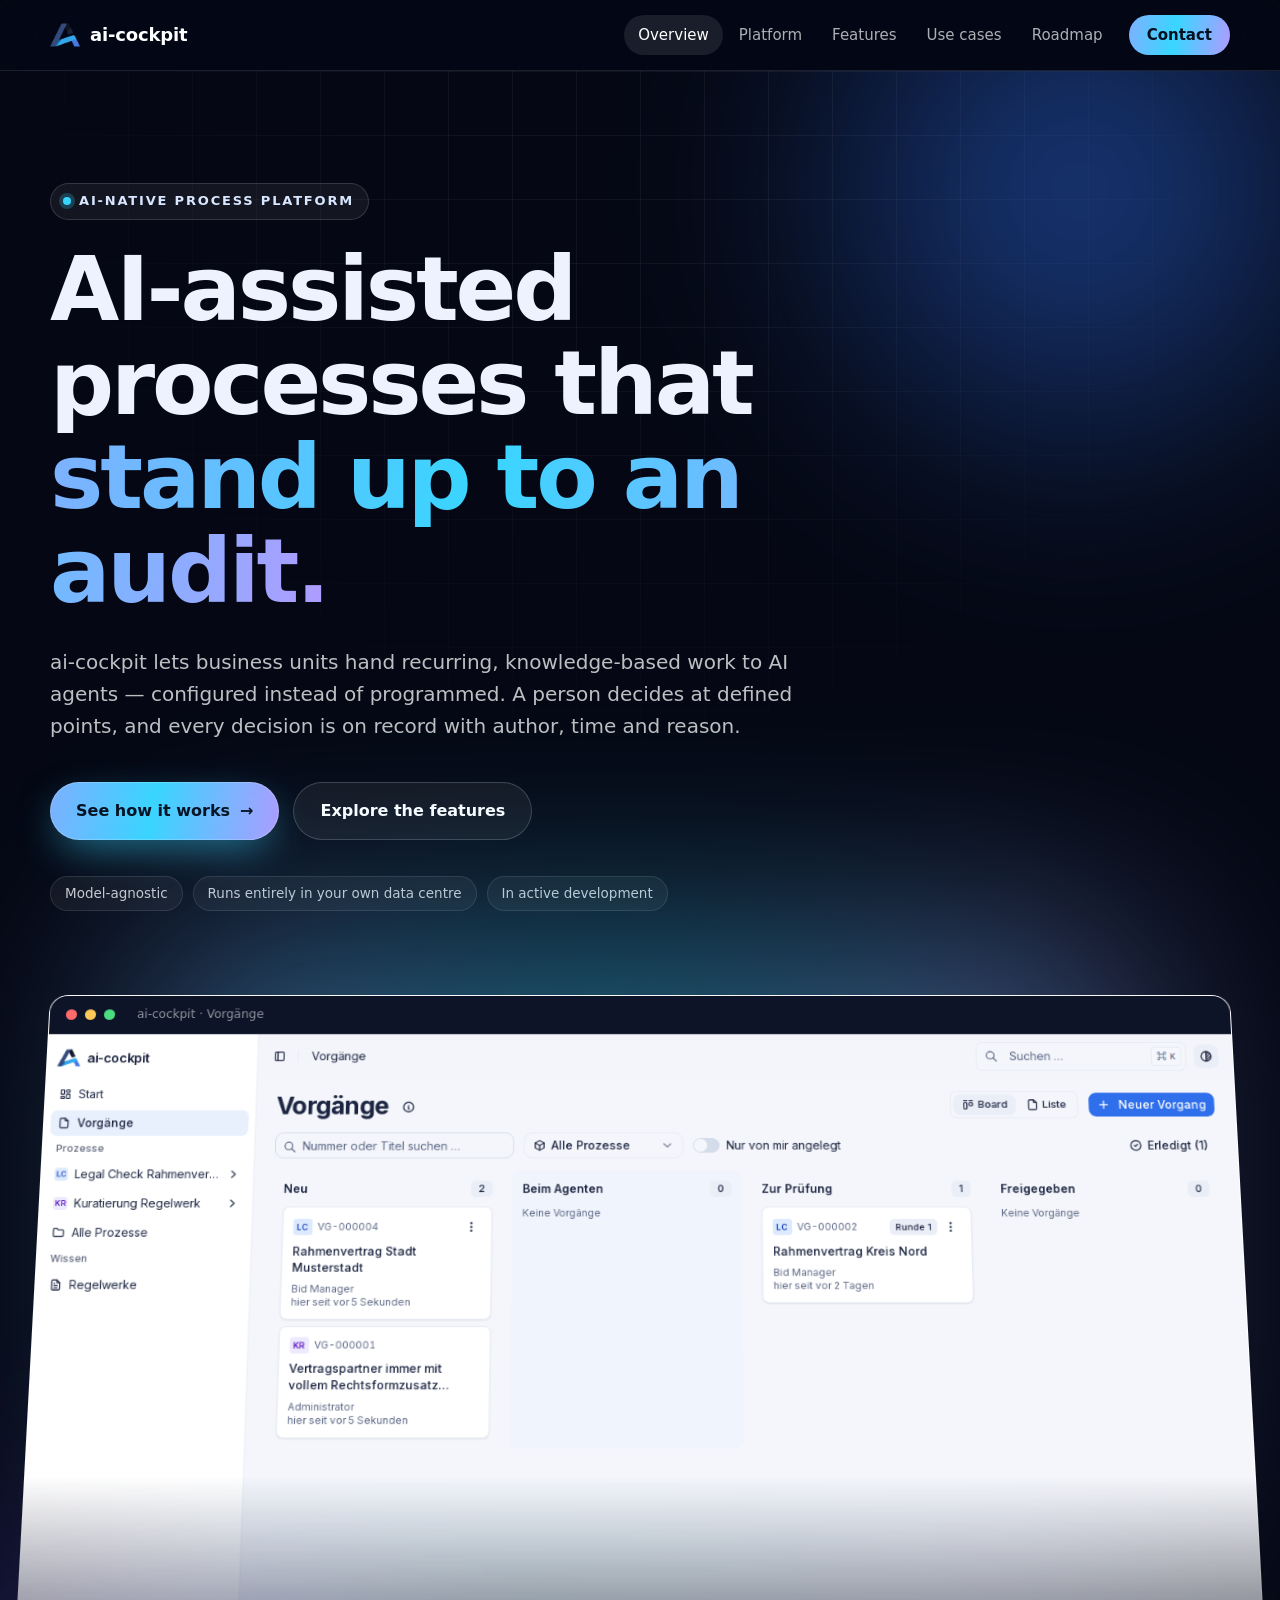
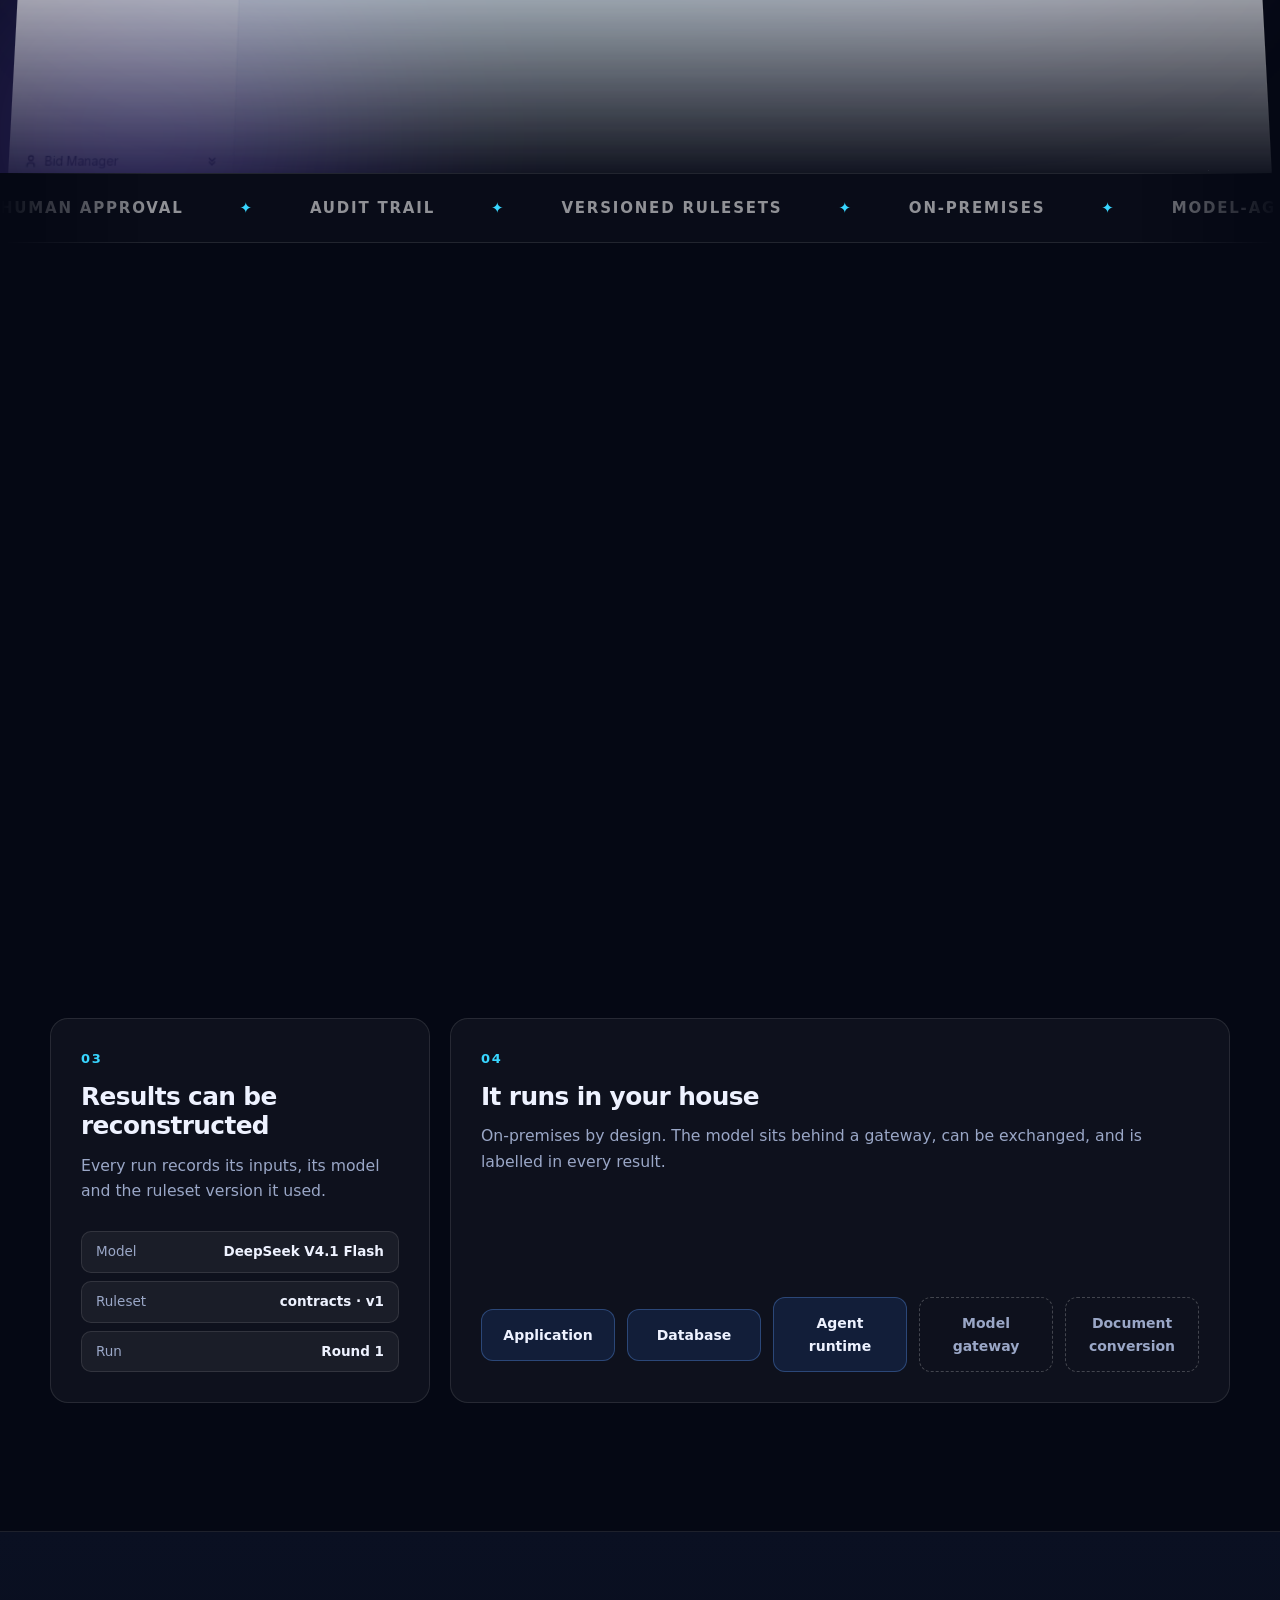
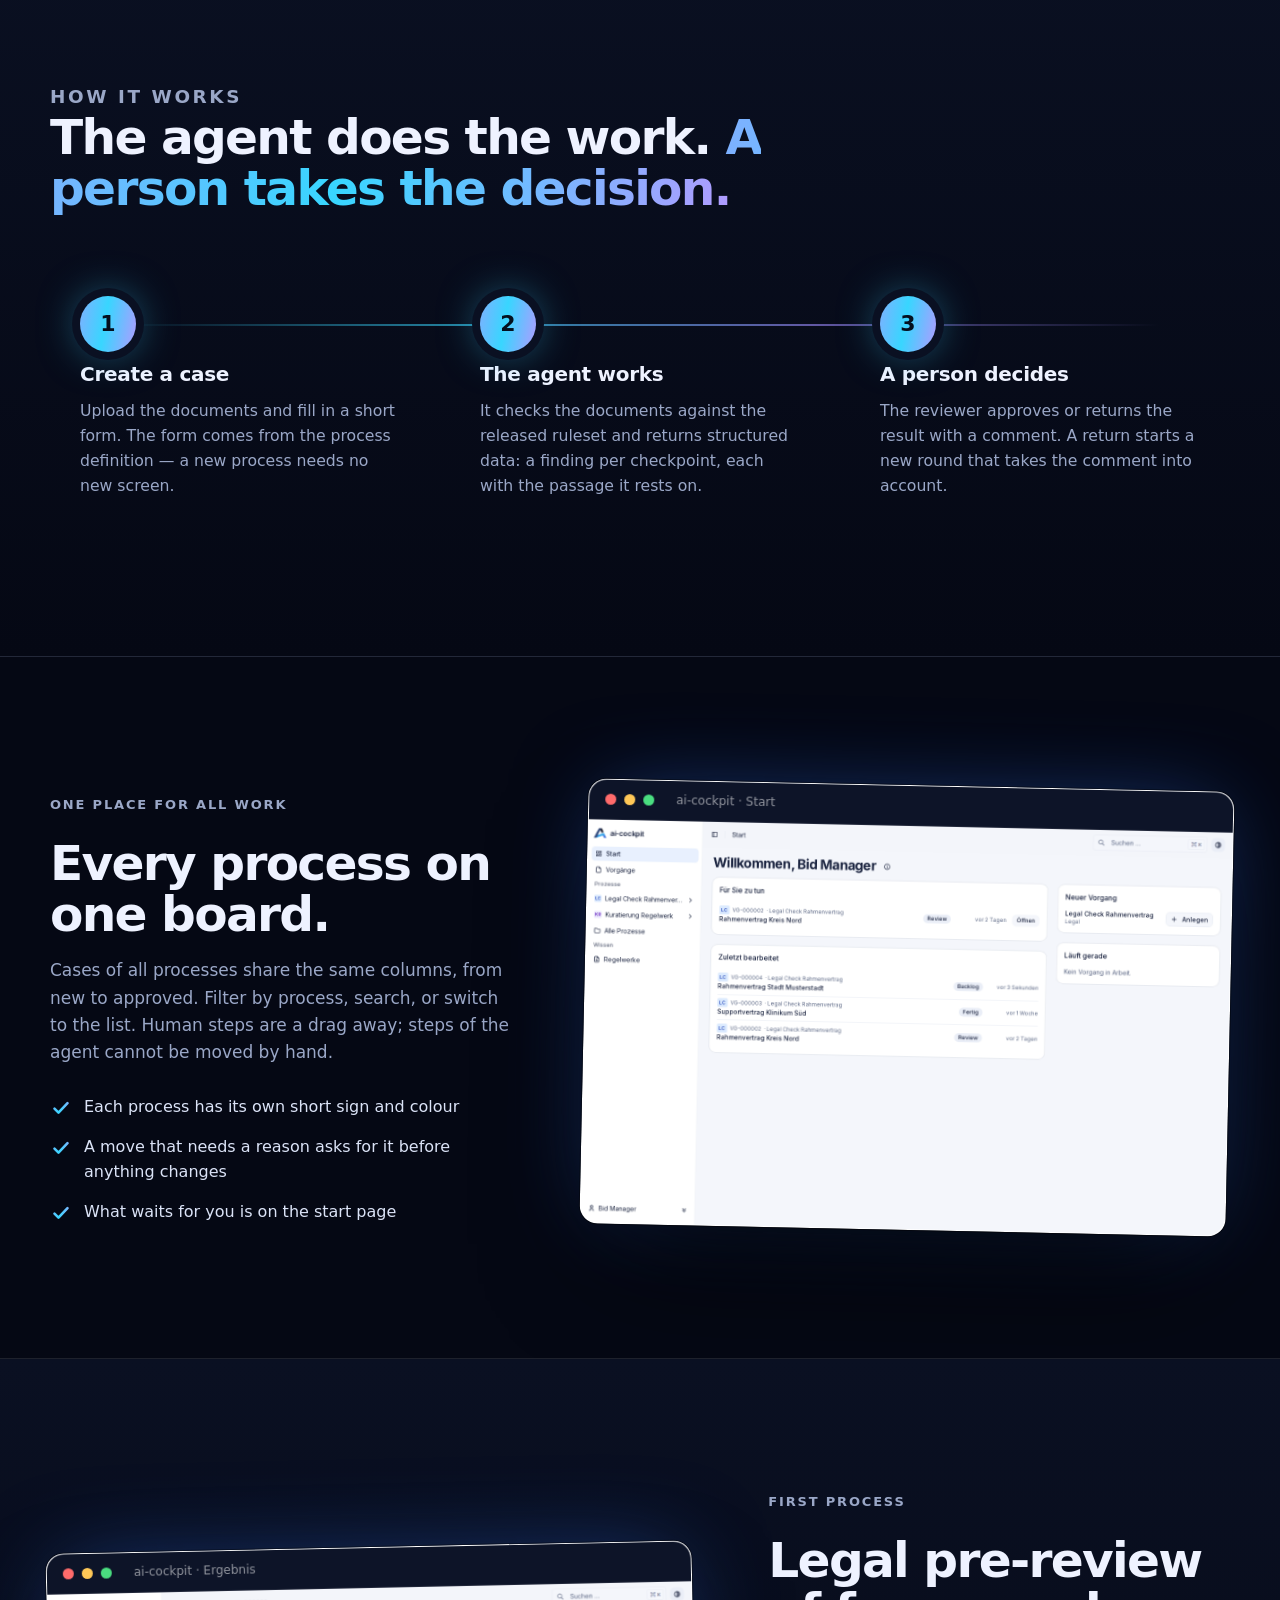
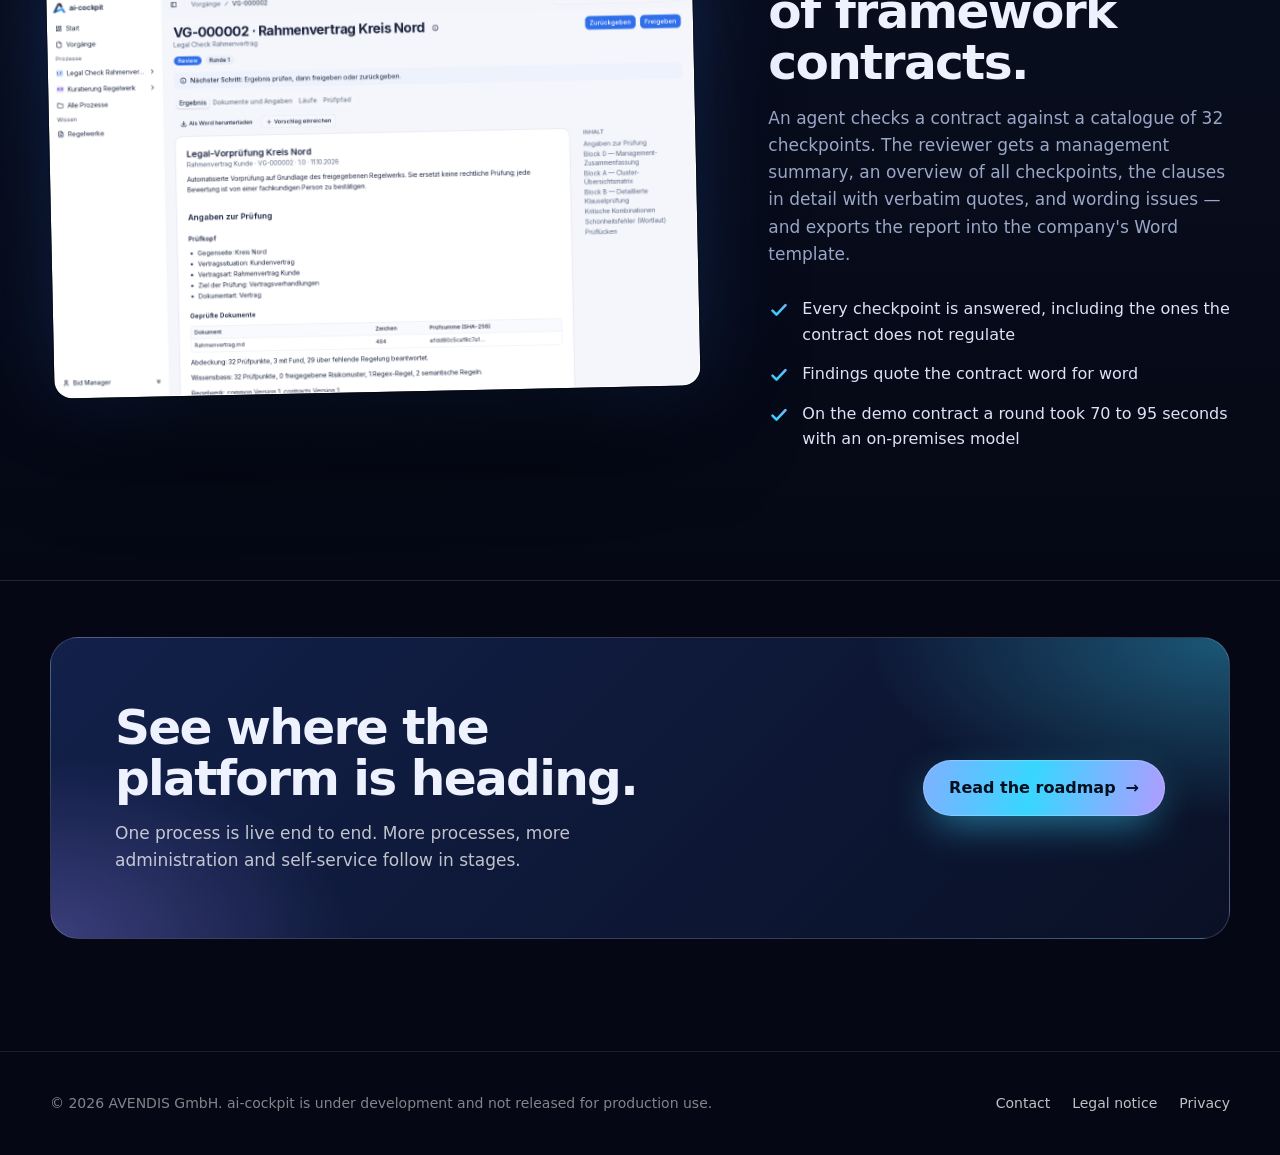
==== index.html @ 9c219b86 "Bolder design; README says what the product is and where it stands" ====
<!doctype html>
<html lang="en">
  <head>
    <meta charset="utf-8" />
    <meta name="viewport" content="width=device-width, initial-scale=1" />
    <title>ai-cockpit — AI-assisted processes that stand up to an audit</title>
    <meta name="description" content="ai-cockpit is a platform for AI-assisted business processes with human approval and a complete audit trail. Model-agnostic, runs entirely on-premises." />
    <meta property="og:title" content="ai-cockpit — AI-assisted processes that stand up to an audit" />
    <meta property="og:description" content="ai-cockpit is a platform for AI-assisted business processes with human approval and a complete audit trail. Model-agnostic, runs entirely on-premises." />
    <meta property="og:type" content="website" />
    <meta property="og:image" content="assets/img/board.png" />
    <meta name="theme-color" content="#0d1529" />
    <link rel="icon" href="assets/logo.png" />
    <link rel="stylesheet" href="assets/styles.css" />
  </head>
  <body>
    <a class="skip" href="#main">Skip to content</a>
    <header class="site-header">
      <div class="wrap">
        <a class="brand" href="index.html"><img src="assets/logo.png" width="30" height="30" alt="" />ai-cockpit</a>
        <button class="nav-toggle" type="button" aria-expanded="false" aria-controls="nav">Menu</button>
        <nav class="nav" id="nav" aria-label="Main">
          <a href="index.html" aria-current="page">Overview</a>
          <a href="platform.html">Platform</a>
          <a href="features.html">Features</a>
          <a href="use-cases.html">Use cases</a>
          <a href="roadmap.html">Roadmap</a>
          <a class="nav-cta" href="https://avendis.com/kontakt/" rel="noopener">Contact</a>
        </nav>
      </div>
    </header>
    <main id="main">
      <section class="hero">
        <div class="grid-lines" aria-hidden="true"></div>
        <div class="wrap">
          <p class="eyebrow">AI-native process platform</p>
          <h1>AI-assisted processes that <span class="grad">stand up to an audit.</span></h1>
          <p class="lead">
            ai-cockpit lets business units hand recurring, knowledge-based work to AI agents —
            configured instead of programmed. A person decides at defined points, and every decision
            is on record with author, time and reason.
          </p>
          <div class="actions">
            <a class="button primary" href="platform.html">See how it works</a>
            <a class="button ghost" href="features.html">Explore the features</a>
          </div>
          <ul class="hero-note">
            <li>Model-agnostic</li>
            <li>Runs entirely in your own data centre</li>
            <li>In active development</li>
          </ul>
          <div class="hero-shot">
            <div class="shot">
              <div class="shot-bar" aria-hidden="true"><i></i><i></i><i></i><span>ai-cockpit · Vorgänge</span></div>
              <img src="assets/img/board.png" width="1440" height="900" alt="The board: open cases of all processes in the columns Neu, Beim Agenten, Zur Prüfung and Freigegeben" />
            </div>
          </div>
        </div>
      </section>

      <div class="marquee" aria-hidden="true">
        <ul>
          <li>Human approval</li><li>Audit trail</li><li>Versioned rulesets</li><li>On-premises</li><li>Model-agnostic</li><li>Reconstructable results</li><li>Configured, not programmed</li>
          <li>Human approval</li><li>Audit trail</li><li>Versioned rulesets</li><li>On-premises</li><li>Model-agnostic</li><li>Reconstructable results</li><li>Configured, not programmed</li>
        </ul>
      </div>

      <section class="section spot">
        <div class="wrap">
          <div class="section-head">
            <p class="eyebrow">Why ai-cockpit</p>
            <h2>Not “build an agent”. <span class="grad">Run a process someone can answer for.</span></h2>
            <p>
              Four properties make the difference together. None of them is unique alone.
            </p>
          </div>
          <div class="bento">
            <article class="card">
              <span class="index">01</span>
              <h3>Decisions carry a reason</h3>
              <p>Approval, return and withdrawal need a written reason. Each one is logged with who decided and when.</p>
              <div class="visual" aria-hidden="true">
                <div class="quote">„Geprüft, keine Einwände.“<small>A reason, stored with author and time</small></div>
              </div>
            </article>
            <article class="card">
              <span class="index">02</span>
              <h3>Knowledge is versioned</h3>
              <p>The rules an agent checks against are maintained, versioned and released — not buried in a prompt.</p>
              <div class="visual" aria-hidden="true">
                <span class="chip">Version 1</span><span class="chip arrow">→</span><span class="chip on">Version 2</span>
              </div>
            </article>
            <article class="card">
              <span class="index">03</span>
              <h3>Results can be reconstructed</h3>
              <p>Every run records its inputs, its model and the ruleset version it used.</p>
              <div class="visual" aria-hidden="true">
                <dl class="kv">
                  <div><dt>Model</dt><dd>DeepSeek V4.1 Flash</dd></div>
                  <div><dt>Ruleset</dt><dd>contracts · v1</dd></div>
                  <div><dt>Run</dt><dd>Round 1</dd></div>
                </dl>
              </div>
            </article>
            <article class="card">
              <span class="index">04</span>
              <h3>It runs in your house</h3>
              <p>On-premises by design. The model sits behind a gateway, can be exchanged, and is labelled in every result.</p>
              <div class="visual" aria-hidden="true">
                <div class="nodes"><span>Application</span><span>Database</span><span>Agent runtime</span><span class="out">Model gateway</span><span class="out">Document conversion</span></div>
              </div>
            </article>
          </div>
        </div>
      </section>

      <section class="section white">
        <div class="wrap">
          <div class="section-head">
            <p class="eyebrow">How it works</p>
            <h2>The agent does the work. <span class="grad">A person takes the decision.</span></h2>
          </div>
          <div class="grid three steps">
            <article class="card">
              <h3>Create a case</h3>
              <p>Upload the documents and fill in a short form. The form comes from the process definition — a new process needs no new screen.</p>
            </article>
            <article class="card">
              <h3>The agent works</h3>
              <p>It checks the documents against the released ruleset and returns structured data: a finding per checkpoint, each with the passage it rests on.</p>
            </article>
            <article class="card">
              <h3>A person decides</h3>
              <p>The reviewer approves or returns the result with a comment. A return starts a new round that takes the comment into account.</p>
            </article>
          </div>
        </div>
      </section>

      <section class="section">
        <div class="wrap split">
          <div>
            <p class="eyebrow">One place for all work</p>
            <h2>Every process on one board.</h2>
            <p>
              Cases of all processes share the same columns, from new to approved. Filter by process,
              search, or switch to the list. Human steps are a drag away; steps of the agent cannot be
              moved by hand.
            </p>
            <ul class="checks">
              <li>Each process has its own short sign and colour</li>
              <li>A move that needs a reason asks for it before anything changes</li>
              <li>What waits for you is on the start page</li>
            </ul>
          </div>
          <figure>
          <div class="shot">
            <div class="shot-bar" aria-hidden="true"><i></i><i></i><i></i><span>ai-cockpit · Start</span></div>
            <img src="assets/img/start.png" width="1440" height="900" loading="lazy" alt="Start page with the cases that wait for the signed-in user, recent cases and the processes that can be started" />
          </div>
        </figure>
        </div>
      </section>

      <section class="section white">
        <div class="wrap split reverse">
          <div>
            <p class="eyebrow">First process</p>
            <h2>Legal pre-review of framework contracts.</h2>
            <p>
              An agent checks a contract against a catalogue of 32 checkpoints. The reviewer gets a
              management summary, an overview of all checkpoints, the clauses in detail with verbatim
              quotes, and wording issues — and exports the report into the company's Word template.
            </p>
            <ul class="checks">
              <li>Every checkpoint is answered, including the ones the contract does not regulate</li>
              <li>Findings quote the contract word for word</li>
              <li>On the demo contract a round took 70 to 95 seconds with an on-premises model</li>
            </ul>
          </div>
          <figure>
          <div class="shot">
            <div class="shot-bar" aria-hidden="true"><i></i><i></i><i></i><span>ai-cockpit · Ergebnis</span></div>
            <img src="assets/img/result.png" width="1440" height="900" loading="lazy" alt="Review result of a contract: summary, checkpoint overview and table of contents" />
          </div>
        </figure>
        </div>
      </section>

      <section class="band">
        <div class="wrap">
          <div>
            <h2>See where the platform is heading.</h2>
            <p>One process is live end to end. More processes, more administration and self-service follow in stages.</p>
          </div>
          <a class="button primary" href="roadmap.html">Read the roadmap</a>
        </div>
      </section>
    </main>
    <footer class="site-footer">
      <div class="wrap">
        <span>© 2026 AVENDIS GmbH. ai-cockpit is under development and not released for production use.</span>
        <nav aria-label="Footer">
          <a href="https://avendis.com/kontakt/" rel="noopener">Contact</a>
          <a href="https://avendis.com/impressum/" rel="noopener">Legal notice</a>
          <a href="privacy.html">Privacy</a>
        </nav>
      </div>
    </footer>
    <script src="assets/site.js" defer></script>
  </body>
</html>
---- assets/styles.css ----
/* ai-cockpit product site. One stylesheet, no build step. Dark throughout; the screenshots are
   the light islands. */
:root {
  --bg: #050814;
  --bg-raised: #0a1022;
  --panel: rgb(255 255 255 / 4%);
  --panel-strong: rgb(255 255 255 / 7%);
  --line: rgb(255 255 255 / 10%);
  --text: #eef2ff;
  --muted: #9aa7c7;
  --primary: #2f6feb;
  --primary-strong: #4d88ff;
  --cyan: #38d6ff;
  --violet: #9d8bff;
  --grad: linear-gradient(100deg, #7fb0ff 0%, #38d6ff 45%, #b09bff 100%);
  --radius: 18px;
  --wrap: 1180px;
  --font: Inter, ui-sans-serif, system-ui, -apple-system, 'Segoe UI', Roboto, 'Helvetica Neue', Arial,
    sans-serif;
}

*,
*::before,
*::after {
  box-sizing: border-box;
}

html {
  scroll-behavior: smooth;
  -webkit-text-size-adjust: 100%;
  background: var(--bg);
}

body {
  margin: 0;
  overflow-x: hidden;
  font-family: var(--font);
  font-size: 17px;
  line-height: 1.6;
  color: var(--text);
  background: var(--bg);
  -webkit-font-smoothing: antialiased;
}

img {
  display: block;
  max-width: 100%;
  height: auto;
}

a {
  color: #8fb8ff;
  text-decoration: none;
}

a:hover {
  text-decoration: underline;
}

:focus-visible {
  outline: 3px solid var(--cyan);
  outline-offset: 3px;
  border-radius: 8px;
}

::selection {
  color: #04101f;
  background: var(--cyan);
}

.wrap {
  width: min(100% - 48px, var(--wrap));
  margin-inline: auto;
}

.skip {
  position: absolute;
  left: -999px;
}

.skip:focus {
  left: 16px;
  top: 16px;
  z-index: 100;
  padding: 10px 14px;
  color: #04101f;
  background: #fff;
  border-radius: 8px;
}

.grad {
  color: transparent;
  background: var(--grad);
  -webkit-background-clip: text;
  background-clip: text;
}

/* Header */
.site-header {
  position: sticky;
  top: 0;
  z-index: 50;
  background: rgb(5 8 20 / 72%);
  backdrop-filter: saturate(180%) blur(18px);
  border-bottom: 1px solid var(--line);
}

.site-header .wrap {
  display: flex;
  align-items: center;
  gap: 32px;
  height: 70px;
}

.brand {
  display: flex;
  align-items: center;
  gap: 10px;
  font-size: 18px;
  font-weight: 700;
  letter-spacing: -0.01em;
  color: #fff;
}

.brand:hover {
  text-decoration: none;
}

.brand img {
  width: 30px;
  height: 30px;
}

.nav {
  display: flex;
  align-items: center;
  gap: 2px;
  margin-left: auto;
}

.nav a {
  padding: 8px 14px;
  font-size: 15px;
  font-weight: 500;
  color: rgb(255 255 255 / 68%);
  border-radius: 999px;
}

.nav a:hover,
.nav a[aria-current='page'] {
  color: #fff;
  text-decoration: none;
  background: rgb(255 255 255 / 9%);
}

.nav a.nav-cta {
  margin-left: 10px;
  padding-inline: 18px;
  color: #04101f;
  font-weight: 650;
  background: var(--grad);
}

.nav a.nav-cta:hover {
  filter: brightness(1.08);
}

.nav-toggle {
  display: none;
  margin-left: auto;
  padding: 8px 14px;
  font: inherit;
  font-size: 15px;
  color: #fff;
  background: rgb(255 255 255 / 9%);
  border: 0;
  border-radius: 999px;
}

/* Hero */
.hero {
  position: relative;
  overflow: hidden;
  isolation: isolate;
}

.hero::before,
.hero::after {
  content: '';
  position: absolute;
  z-index: -1;
  border-radius: 50%;
  filter: blur(90px);
  opacity: 0.75;
  animation: drift 18s ease-in-out infinite alternate;
}

.hero::before {
  top: -260px;
  right: -180px;
  width: 760px;
  height: 760px;
  background: radial-gradient(circle, rgb(47 111 235 / 75%), transparent 65%);
}

.hero::after {
  bottom: -320px;
  left: -220px;
  width: 720px;
  height: 720px;
  background: radial-gradient(circle, rgb(124 92 255 / 45%), transparent 65%);
  animation-duration: 24s;
  animation-direction: alternate-reverse;
}

@keyframes drift {
  from {
    transform: translate3d(0, 0, 0) scale(1);
  }

  to {
    transform: translate3d(-70px, 50px, 0) scale(1.12);
  }
}

.hero .grid-lines {
  position: absolute;
  inset: 0;
  z-index: -1;
  background-image:
    linear-gradient(rgb(255 255 255 / 5%) 1px, transparent 1px),
    linear-gradient(90deg, rgb(255 255 255 / 5%) 1px, transparent 1px);
  background-size: 64px 64px;
  mask-image: radial-gradient(ellipse 70% 60% at 50% 0%, #000 20%, transparent 75%);
}

.hero .wrap {
  padding-block: 112px 0;
}

.hero.compact .wrap {
  padding-block: 104px 88px;
}

.eyebrow {
  display: inline-flex;
  align-items: center;
  gap: 8px;
  margin: 0 0 22px;
  font-size: 13px;
  font-weight: 650;
  letter-spacing: 0.14em;
  text-transform: uppercase;
  color: var(--cyan);
}

.hero .eyebrow {
  padding: 7px 14px 7px 12px;
  color: #d8e6ff;
  background: rgb(255 255 255 / 6%);
  border: 1px solid rgb(255 255 255 / 14%);
  border-radius: 999px;
}

.hero .eyebrow::before {
  content: '';
  width: 8px;
  height: 8px;
  background: var(--cyan);
  border-radius: 50%;
  box-shadow: 0 0 0 4px rgb(56 214 255 / 22%);
}

h1,
h2,
h3 {
  margin: 0;
  line-height: 1.05;
  letter-spacing: -0.035em;
}

h1 {
  max-width: 15ch;
  font-size: clamp(2.9rem, 7vw, 5.6rem);
  font-weight: 800;
}

.hero.compact h1 {
  max-width: 20ch;
  font-size: clamp(2.5rem, 5.4vw, 4.4rem);
}

h2 {
  font-size: clamp(2rem, 3.8vw, 3.2rem);
  font-weight: 780;
}

h3 {
  font-size: 1.25rem;
  font-weight: 650;
  line-height: 1.2;
  letter-spacing: -0.015em;
}

.lead {
  max-width: 60ch;
  margin: 28px 0 0;
  font-size: 1.25rem;
  color: rgb(255 255 255 / 74%);
}

.actions {
  display: flex;
  flex-wrap: wrap;
  gap: 14px;
  margin-top: 40px;
}

.button {
  display: inline-flex;
  align-items: center;
  gap: 10px;
  padding: 15px 26px;
  font-size: 16px;
  font-weight: 650;
  border-radius: 999px;
  transition:
    transform 0.2s ease,
    box-shadow 0.2s ease,
    background 0.2s ease;
}

.button:hover {
  text-decoration: none;
  transform: translateY(-2px);
}

.button.primary {
  color: #04101f;
  background: var(--grad);
  box-shadow:
    0 0 0 1px rgb(255 255 255 / 20%) inset,
    0 14px 40px -10px rgb(56 214 255 / 60%);
}

.button.primary::after {
  content: '→';
  transition: transform 0.2s ease;
}

.button.primary:hover::after {
  transform: translateX(4px);
}

.button.ghost {
  color: #fff;
  background: rgb(255 255 255 / 6%);
  border: 1px solid rgb(255 255 255 / 18%);
}

.button.ghost:hover {
  background: rgb(255 255 255 / 11%);
}

.hero-note {
  display: flex;
  flex-wrap: wrap;
  gap: 10px;
  margin: 36px 0 0;
  padding: 0;
  list-style: none;
}

.hero-note li {
  padding: 6px 14px;
  font-size: 13.5px;
  color: rgb(255 255 255 / 78%);
  background: rgb(255 255 255 / 5%);
  border: 1px solid var(--line);
  border-radius: 999px;
}

/* Hero screenshot: tilted, glowing, fading into the page */
.hero-shot {
  position: relative;
  margin-top: 84px;
  perspective: 1800px;
}

.hero-shot::before {
  content: '';
  position: absolute;
  inset: -8% 8% 30%;
  z-index: -1;
  background: var(--grad);
  filter: blur(110px);
  opacity: 0.45;
}

.hero-shot .shot {
  transform: rotateX(9deg);
  transform-origin: 50% 0;
  mask-image: linear-gradient(to bottom, #000 62%, transparent 100%);
}

/* Screenshot frame */
.shot {
  overflow: hidden;
  background: #fff;
  border: 1px solid rgb(255 255 255 / 16%);
  border-radius: var(--radius);
  box-shadow:
    0 0 0 1px rgb(0 0 0 / 40%),
    0 50px 120px -30px rgb(0 0 0 / 90%),
    0 0 90px -20px rgb(47 111 235 / 55%);
}

.shot-bar {
  display: flex;
  align-items: center;
  gap: 8px;
  height: 40px;
  padding-inline: 16px;
  background: #0d1428;
  border-bottom: 1px solid rgb(255 255 255 / 8%);
}

.shot-bar i {
  width: 11px;
  height: 11px;
  background: rgb(255 255 255 / 18%);
  border-radius: 50%;
}

.shot-bar i:nth-child(1) {
  background: #ff6b6b;
}

.shot-bar i:nth-child(2) {
  background: #ffc857;
}

.shot-bar i:nth-child(3) {
  background: #4ade80;
}

.shot-bar span {
  margin-left: 14px;
  font-size: 12px;
  color: rgb(255 255 255 / 55%);
}

figure {
  margin: 0;
}

figcaption {
  margin-top: 14px;
  font-size: 14px;
  color: var(--muted);
}

/* Marquee of what the platform stands for */
.marquee {
  overflow: hidden;
  padding-block: 22px;
  border-block: 1px solid var(--line);
  background: rgb(255 255 255 / 2%);
  mask-image: linear-gradient(90deg, transparent, #000 12%, #000 88%, transparent);
}

.marquee ul {
  display: flex;
  gap: 56px;
  width: max-content;
  margin: 0;
  padding: 0;
  list-style: none;
  animation: slide 46s linear infinite;
}

.marquee li {
  display: flex;
  align-items: center;
  gap: 56px;
  font-size: 15px;
  font-weight: 600;
  letter-spacing: 0.12em;
  text-transform: uppercase;
  white-space: nowrap;
  color: rgb(255 255 255 / 55%);
}

.marquee li::after {
  content: '✦';
  color: var(--cyan);
}

@keyframes slide {
  to {
    transform: translateX(-50%);
  }
}

/* Sections */
.section {
  position: relative;
  padding-block: 128px;
}

.section.tight {
  padding-block: 80px;
}

.section.white {
  background: linear-gradient(180deg, var(--bg-raised), var(--bg));
  border-block: 1px solid var(--line);
}

.section.spot::before {
  content: '';
  position: absolute;
  top: 0;
  left: 50%;
  z-index: -1;
  width: min(900px, 90%);
  height: 420px;
  background: radial-gradient(ellipse at 50% 0%, rgb(47 111 235 / 28%), transparent 70%);
  transform: translateX(-50%);
  pointer-events: none;
}

.section-head {
  max-width: 780px;
  margin-bottom: 64px;
}

.section-head p {
  margin: 22px 0 0;
  font-size: 1.15rem;
  color: var(--muted);
}

.grid {
  display: grid;
  gap: 20px;
}

.grid.two {
  grid-template-columns: repeat(2, minmax(0, 1fr));
}

.grid.three {
  grid-template-columns: repeat(3, minmax(0, 1fr));
}

.grid.four {
  grid-template-columns: repeat(4, minmax(0, 1fr));
}

.card {
  position: relative;
  padding: 30px;
  background: var(--panel);
  border: 1px solid var(--line);
  border-radius: var(--radius);
  transition:
    transform 0.25s ease,
    border-color 0.25s ease,
    background 0.25s ease;
}

.card:hover {
  background: var(--panel-strong);
  border-color: rgb(56 214 255 / 45%);
  transform: translateY(-4px);
}

.card p {
  margin: 12px 0 0;
  font-size: 0.98rem;
  color: var(--muted);
}

.tag {
  display: inline-block;
  margin-bottom: 16px;
  padding: 5px 12px;
  font-size: 12px;
  font-weight: 650;
  letter-spacing: 0.04em;
  border-radius: 999px;
}

.tag.live {
  color: #7df2b0;
  background: rgb(74 222 128 / 14%);
  border: 1px solid rgb(74 222 128 / 35%);
}

.tag.fits {
  color: #a9cdff;
  background: rgb(47 111 235 / 18%);
  border: 1px solid rgb(100 160 255 / 38%);
}

.tag.later {
  color: #b4bfd9;
  background: rgb(255 255 255 / 6%);
  border: 1px solid var(--line);
}

/* Bento: the four differentiators, each with a small picture of what it means */
.bento {
  display: grid;
  grid-template-columns: repeat(6, minmax(0, 1fr));
  gap: 20px;
}

.bento .card {
  display: flex;
  flex-direction: column;
  min-height: 300px;
  overflow: hidden;
}

.bento .card:nth-child(1),
.bento .card:nth-child(4) {
  grid-column: span 4;
}

.bento .card:nth-child(2),
.bento .card:nth-child(3) {
  grid-column: span 2;
}

.bento .index {
  font-size: 13px;
  font-weight: 700;
  letter-spacing: 0.14em;
  color: var(--cyan);
}

.bento h3 {
  margin-top: 12px;
  font-size: 1.55rem;
  letter-spacing: -0.025em;
}

.bento .visual {
  display: flex;
  flex-wrap: wrap;
  align-items: flex-end;
  gap: 10px;
  margin-top: auto;
  padding-top: 28px;
}

.quote {
  max-width: 420px;
  padding: 14px 18px;
  font-size: 0.95rem;
  color: #dbe6ff;
  background: rgb(47 111 235 / 16%);
  border: 1px solid rgb(100 160 255 / 30%);
  border-radius: 14px 14px 14px 4px;
}

.quote small {
  display: block;
  margin-top: 6px;
  font-size: 12.5px;
  color: var(--muted);
}

.chip {
  padding: 7px 13px;
  font-size: 13px;
  font-weight: 600;
  color: #dbe6ff;
  background: rgb(255 255 255 / 6%);
  border: 1px solid var(--line);
  border-radius: 999px;
}

.chip.on {
  color: #04101f;
  background: var(--grad);
  border-color: transparent;
}

.chip.arrow {
  padding-inline: 4px;
  color: var(--muted);
  background: none;
  border: 0;
}

.kv {
  display: grid;
  gap: 8px;
  width: 100%;
  margin: 0;
}

.kv div {
  display: flex;
  justify-content: space-between;
  gap: 16px;
  padding: 9px 14px;
  font-size: 13.5px;
  background: rgb(255 255 255 / 5%);
  border: 1px solid var(--line);
  border-radius: 10px;
}

.kv dt {
  color: var(--muted);
}

.kv dd {
  margin: 0;
  font-weight: 600;
}

.nodes {
  display: flex;
  flex-wrap: wrap;
  align-items: center;
  gap: 12px;
  width: 100%;
}

.nodes span {
  flex: 1 1 120px;
  padding: 14px;
  font-size: 14px;
  font-weight: 600;
  text-align: center;
  background: rgb(47 111 235 / 14%);
  border: 1px solid rgb(100 160 255 / 32%);
  border-radius: 12px;
}

.nodes span.out {
  color: var(--muted);
  background: none;
  border-style: dashed;
  border-color: rgb(255 255 255 / 22%);
}

/* Split: text beside a screenshot */
.split {
  display: grid;
  grid-template-columns: minmax(0, 5fr) minmax(0, 7fr);
  gap: 72px;
  align-items: center;
}

.split.reverse {
  grid-template-columns: minmax(0, 7fr) minmax(0, 5fr);
}

.split.reverse > :first-child {
  order: 2;
}

.split p {
  color: var(--muted);
}

.split figure .shot {
  transform: rotate(1.2deg);
  transition: transform 0.4s cubic-bezier(0.2, 0.8, 0.2, 1);
}

.split.reverse figure .shot {
  transform: rotate(-1.2deg);
}

.split figure:hover .shot {
  transform: rotate(0) scale(1.02);
}

.checks {
  display: grid;
  gap: 14px;
  margin: 28px 0 0;
  padding: 0;
  list-style: none;
}

.checks li {
  position: relative;
  padding-left: 34px;
  font-size: 1rem;
  color: #dbe3f7;
}

.checks li::before {
  content: '';
  position: absolute;
  left: 0;
  top: 0.18em;
  width: 22px;
  height: 22px;
  background: var(--grad);
  mask: url("data:image/svg+xml,%3Csvg xmlns='http://www.w3.org/2000/svg' viewBox='0 0 22 22'%3E%3Cpath fill='none' stroke='%23000' stroke-width='2.6' stroke-linecap='round' stroke-linejoin='round' d='M4.5 11.6l4 4 9-9.4'/%3E%3C/svg%3E")
    center / contain no-repeat;
}

/* Steps: three in a row on one line */
.steps {
  position: relative;
  counter-reset: step;
}

.steps::before {
  content: '';
  position: absolute;
  top: 46px;
  left: 6%;
  right: 6%;
  height: 2px;
  background: linear-gradient(90deg, transparent, rgb(56 214 255 / 60%), rgb(157 139 255 / 60%), transparent);
}

.steps .card {
  counter-increment: step;
  padding-top: 84px;
  background: none;
  border: 0;
}

.steps .card:hover {
  background: none;
  transform: none;
}

.steps .card::before {
  content: counter(step);
  position: absolute;
  top: 18px;
  left: 30px;
  display: grid;
  place-items: center;
  width: 56px;
  height: 56px;
  font-size: 22px;
  font-weight: 800;
  color: #04101f;
  background: var(--grad);
  border-radius: 50%;
  box-shadow:
    0 0 0 8px var(--bg-raised),
    0 0 40px rgb(56 214 255 / 50%);
}

/* Terms */
.terms {
  display: grid;
  grid-template-columns: repeat(3, minmax(0, 1fr));
  gap: 1px;
  overflow: hidden;
  margin: 0;
  background: var(--line);
  border: 1px solid var(--line);
  border-radius: var(--radius);
}

.terms div {
  padding: 26px;
  background: var(--bg);
  transition: background 0.25s ease;
}

.terms div:hover {
  background: #0d1530;
}

.terms dt {
  font-size: 1.1rem;
  font-weight: 650;
}

.terms dd {
  margin: 8px 0 0;
  font-size: 0.95rem;
  color: var(--muted);
}

/* Architecture */
.diagram {
  display: grid;
  grid-template-columns: repeat(3, minmax(0, 1fr));
  gap: 20px;
}

.diagram .box {
  padding: 26px;
  background: var(--panel);
  border: 1px solid var(--line);
  border-radius: 16px;
}

.diagram .box.core {
  background: linear-gradient(180deg, rgb(47 111 235 / 22%), rgb(47 111 235 / 6%));
  border-color: rgb(100 160 255 / 45%);
  box-shadow: 0 0 60px -20px rgb(47 111 235 / 70%);
}

.diagram .box.outside {
  background: none;
  border-style: dashed;
  border-color: rgb(255 255 255 / 20%);
}

.diagram .box small {
  display: block;
  margin-bottom: 10px;
  font-size: 12px;
  font-weight: 650;
  letter-spacing: 0.12em;
  text-transform: uppercase;
  color: var(--cyan);
}

.diagram .box.outside small {
  color: var(--muted);
}

.diagram .box p {
  margin: 8px 0 0;
  font-size: 0.94rem;
  color: var(--muted);
}

.diagram-note {
  margin-top: 24px;
  font-size: 0.96rem;
  color: var(--muted);
}

/* Not-list */
.nots {
  display: grid;
  gap: 12px;
}

.nots div {
  display: grid;
  grid-template-columns: 320px minmax(0, 1fr);
  gap: 24px;
  align-items: baseline;
  padding: 22px 28px;
  background: var(--panel);
  border: 1px solid var(--line);
  border-radius: 14px;
}

.nots strong {
  font-size: 1.1rem;
  font-weight: 650;
}

.nots strong::before {
  content: '✕';
  margin-right: 12px;
  color: #ff7b8a;
}

.nots span {
  color: var(--muted);
}

/* Roadmap */
.timeline {
  position: relative;
  display: grid;
  gap: 24px;
  padding-left: 44px;
}

.timeline::before {
  content: '';
  position: absolute;
  top: 12px;
  bottom: 12px;
  left: 11px;
  width: 2px;
  background: linear-gradient(180deg, var(--cyan), rgb(157 139 255 / 60%) 45%, rgb(255 255 255 / 10%));
}

.stage {
  position: relative;
  display: grid;
  grid-template-columns: 240px minmax(0, 1fr);
  gap: 40px;
  padding: 38px;
  background: var(--panel);
  border: 1px solid var(--line);
  border-radius: var(--radius);
}

.stage::before {
  content: '';
  position: absolute;
  top: 44px;
  left: -40px;
  width: 16px;
  height: 16px;
  background: var(--bg);
  border: 2px solid rgb(255 255 255 / 35%);
  border-radius: 50%;
}

.stage.now {
  background: linear-gradient(120deg, rgb(47 111 235 / 22%), rgb(157 139 255 / 8%));
  border-color: rgb(100 160 255 / 50%);
  box-shadow: 0 0 80px -30px rgb(56 214 255 / 70%);
}

.stage.now::before {
  background: var(--cyan);
  border-color: var(--cyan);
  box-shadow: 0 0 0 6px rgb(56 214 255 / 22%);
}

.stage h3 {
  font-size: 2rem;
  letter-spacing: -0.03em;
}

.stage .when {
  margin: 10px 0 0;
  font-size: 0.96rem;
  color: var(--muted);
}

.stage ul {
  display: grid;
  grid-template-columns: repeat(2, minmax(0, 1fr));
  gap: 12px 32px;
  align-content: start;
  margin: 0;
  padding: 0;
  list-style: none;
}

.stage li {
  position: relative;
  padding-left: 22px;
  font-size: 0.98rem;
  color: #dbe3f7;
}

.stage li::before {
  content: '';
  position: absolute;
  left: 0;
  top: 0.6em;
  width: 8px;
  height: 8px;
  background: var(--cyan);
  border-radius: 50%;
}

.stage.next li::before,
.stage.later li::before {
  background: rgb(255 255 255 / 30%);
}

/* Closing band: a framed panel, not a full-width bar */
.band {
  padding: 56px 0 112px;
}

.band .wrap {
  position: relative;
  display: flex;
  flex-wrap: wrap;
  align-items: center;
  justify-content: space-between;
  gap: 32px;
  overflow: hidden;
  padding: 64px;
  background:
    radial-gradient(600px 300px at 100% 0%, rgb(56 214 255 / 35%), transparent 60%),
    radial-gradient(500px 300px at 0% 100%, rgb(157 139 255 / 30%), transparent 60%),
    linear-gradient(135deg, #12204a, #0a1126);
  border: 1px solid rgb(255 255 255 / 16%);
  border-radius: 28px;
}

.band h2 {
  max-width: 18ch;
}

.band p {
  max-width: 50ch;
  margin: 16px 0 0;
  color: rgb(255 255 255 / 74%);
}

/* Running text (privacy) */
.prose {
  max-width: 760px;
}

.prose h2 {
  margin-top: 56px;
  font-size: 1.6rem;
}

.prose h2:first-child {
  margin-top: 0;
}

.prose p,
.prose ul {
  margin: 14px 0 0;
  color: var(--muted);
}

.prose ul {
  padding-left: 22px;
}

.prose li + li {
  margin-top: 6px;
}

/* Footer */
.site-footer {
  padding-block: 40px;
  font-size: 14px;
  color: rgb(255 255 255 / 50%);
  border-top: 1px solid var(--line);
}

.site-footer .wrap {
  display: flex;
  flex-wrap: wrap;
  justify-content: space-between;
  gap: 16px 40px;
}

.site-footer a {
  color: rgb(255 255 255 / 75%);
}

.site-footer nav {
  display: flex;
  flex-wrap: wrap;
  gap: 22px;
}

/* Reveal on scroll; only with JavaScript, so the page reads without it */
.js .reveal {
  opacity: 0;
  transform: translateY(26px);
  transition:
    opacity 0.7s ease,
    transform 0.7s cubic-bezier(0.2, 0.8, 0.2, 1);
}

.js .reveal.in {
  opacity: 1;
  transform: none;
}

/* Responsive */
@media (max-width: 960px) {
  .grid.three,
  .grid.four,
  .terms,
  .diagram {
    grid-template-columns: repeat(2, minmax(0, 1fr));
  }

  .bento .card:nth-child(n) {
    grid-column: span 6;
    min-height: 0;
  }

  .split,
  .split.reverse,
  .stage {
    grid-template-columns: minmax(0, 1fr);
    gap: 32px;
  }

  .split.reverse > :first-child {
    order: 0;
  }

  .nots div {
    grid-template-columns: minmax(0, 1fr);
    gap: 6px;
  }

  .steps::before {
    display: none;
  }

  .section {
    padding-block: 88px;
  }

  .band .wrap {
    padding: 44px 32px;
  }
}

@media (max-width: 680px) {
  body {
    font-size: 16px;
  }

  .nav {
    display: none;
    position: absolute;
    inset: 70px 0 auto;
    flex-direction: column;
    align-items: stretch;
    padding: 12px 24px 20px;
    background: #070b1a;
    border-bottom: 1px solid var(--line);
  }

  .nav.open {
    display: flex;
  }

  .nav a.nav-cta {
    margin: 8px 0 0;
    text-align: center;
  }

  .nav-toggle {
    display: block;
  }

  .grid.two,
  .grid.three,
  .grid.four,
  .terms,
  .diagram,
  .stage ul {
    grid-template-columns: minmax(0, 1fr);
  }

  .hero .wrap {
    padding-top: 72px;
  }

  .hero-shot {
    margin-top: 56px;
  }

  .hero-shot .shot,
  .split figure .shot,
  .split.reverse figure .shot {
    transform: none;
  }

  .timeline {
    padding-left: 30px;
  }

  .timeline::before {
    left: 5px;
  }

  .stage {
    padding: 28px 24px;
  }

  .stage::before {
    left: -32px;
  }
}

@media (prefers-reduced-motion: reduce) {
  html {
    scroll-behavior: auto;
  }

  .hero::before,
  .hero::after,
  .marquee ul {
    animation: none;
  }

  .js .reveal {
    opacity: 1;
    transform: none;
    transition: none;
  }

  .button,
  .card,
  .split figure .shot {
    transition: none;
  }
}
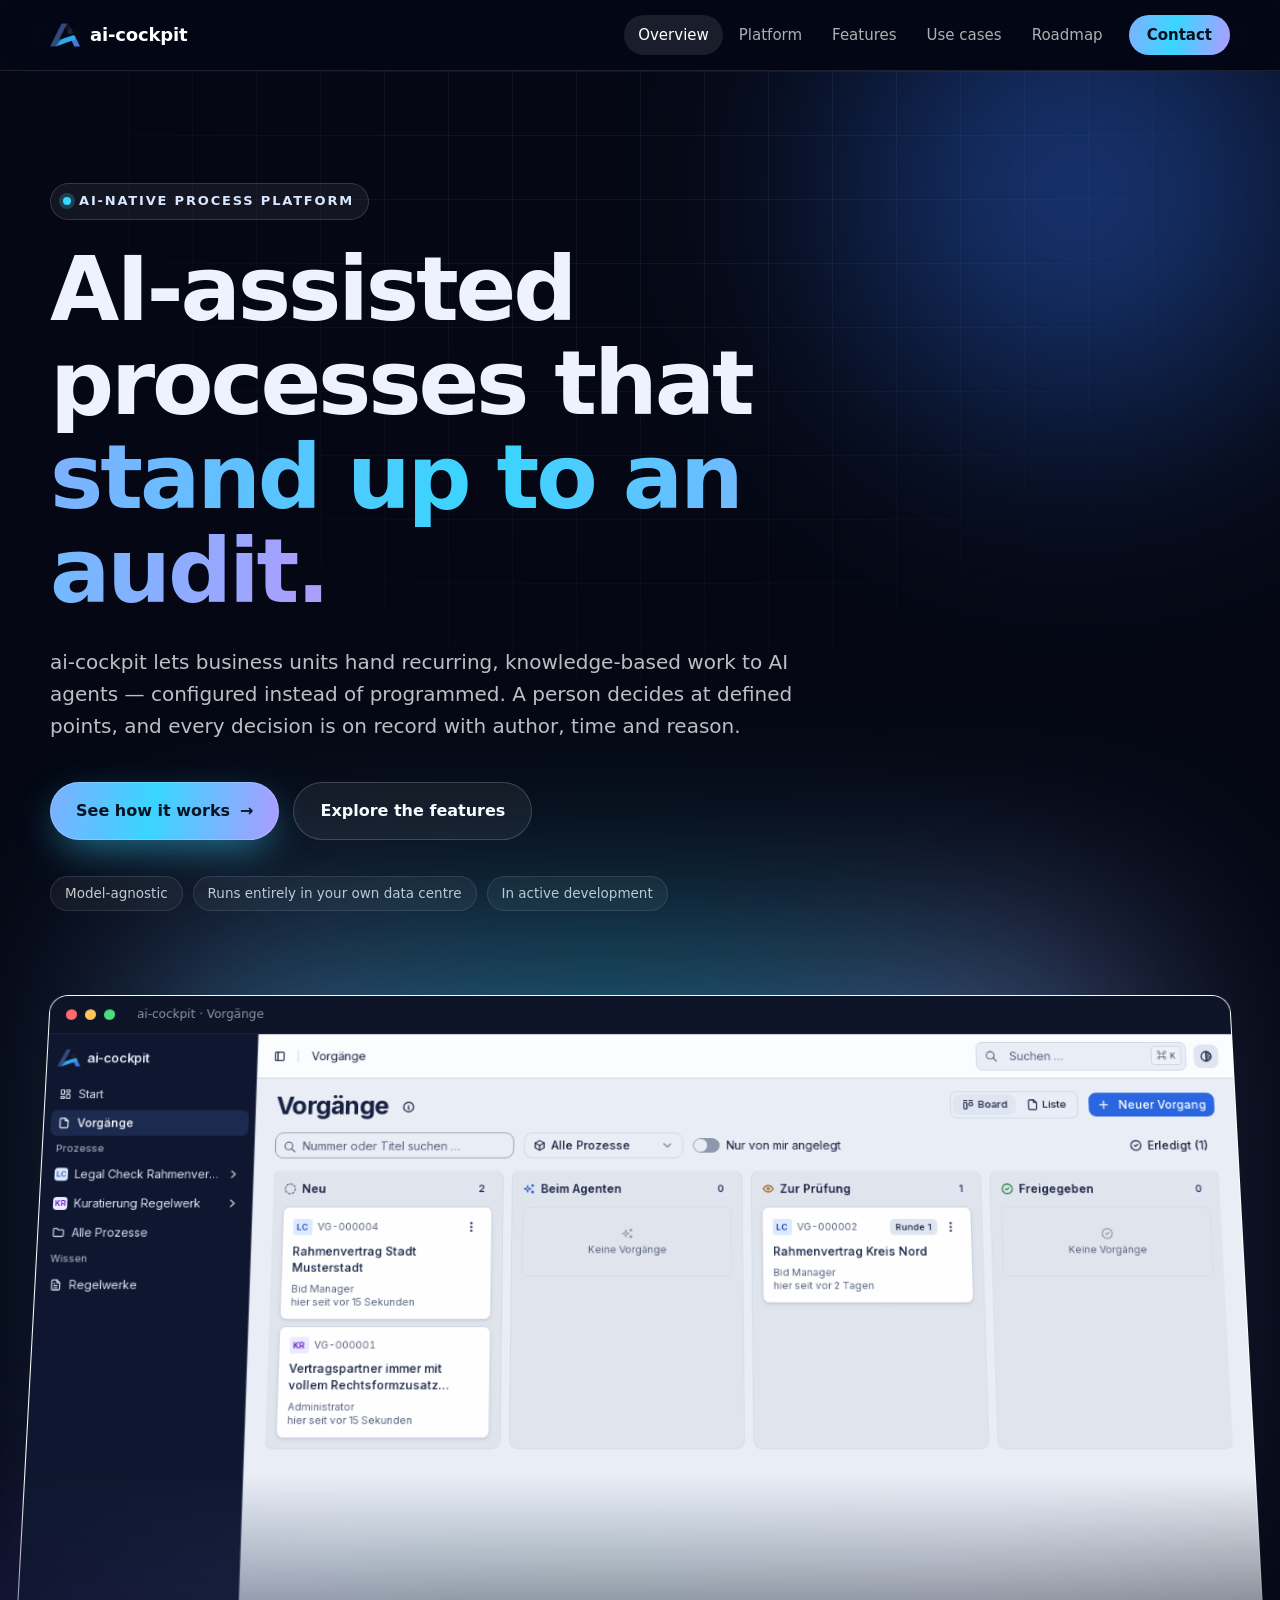
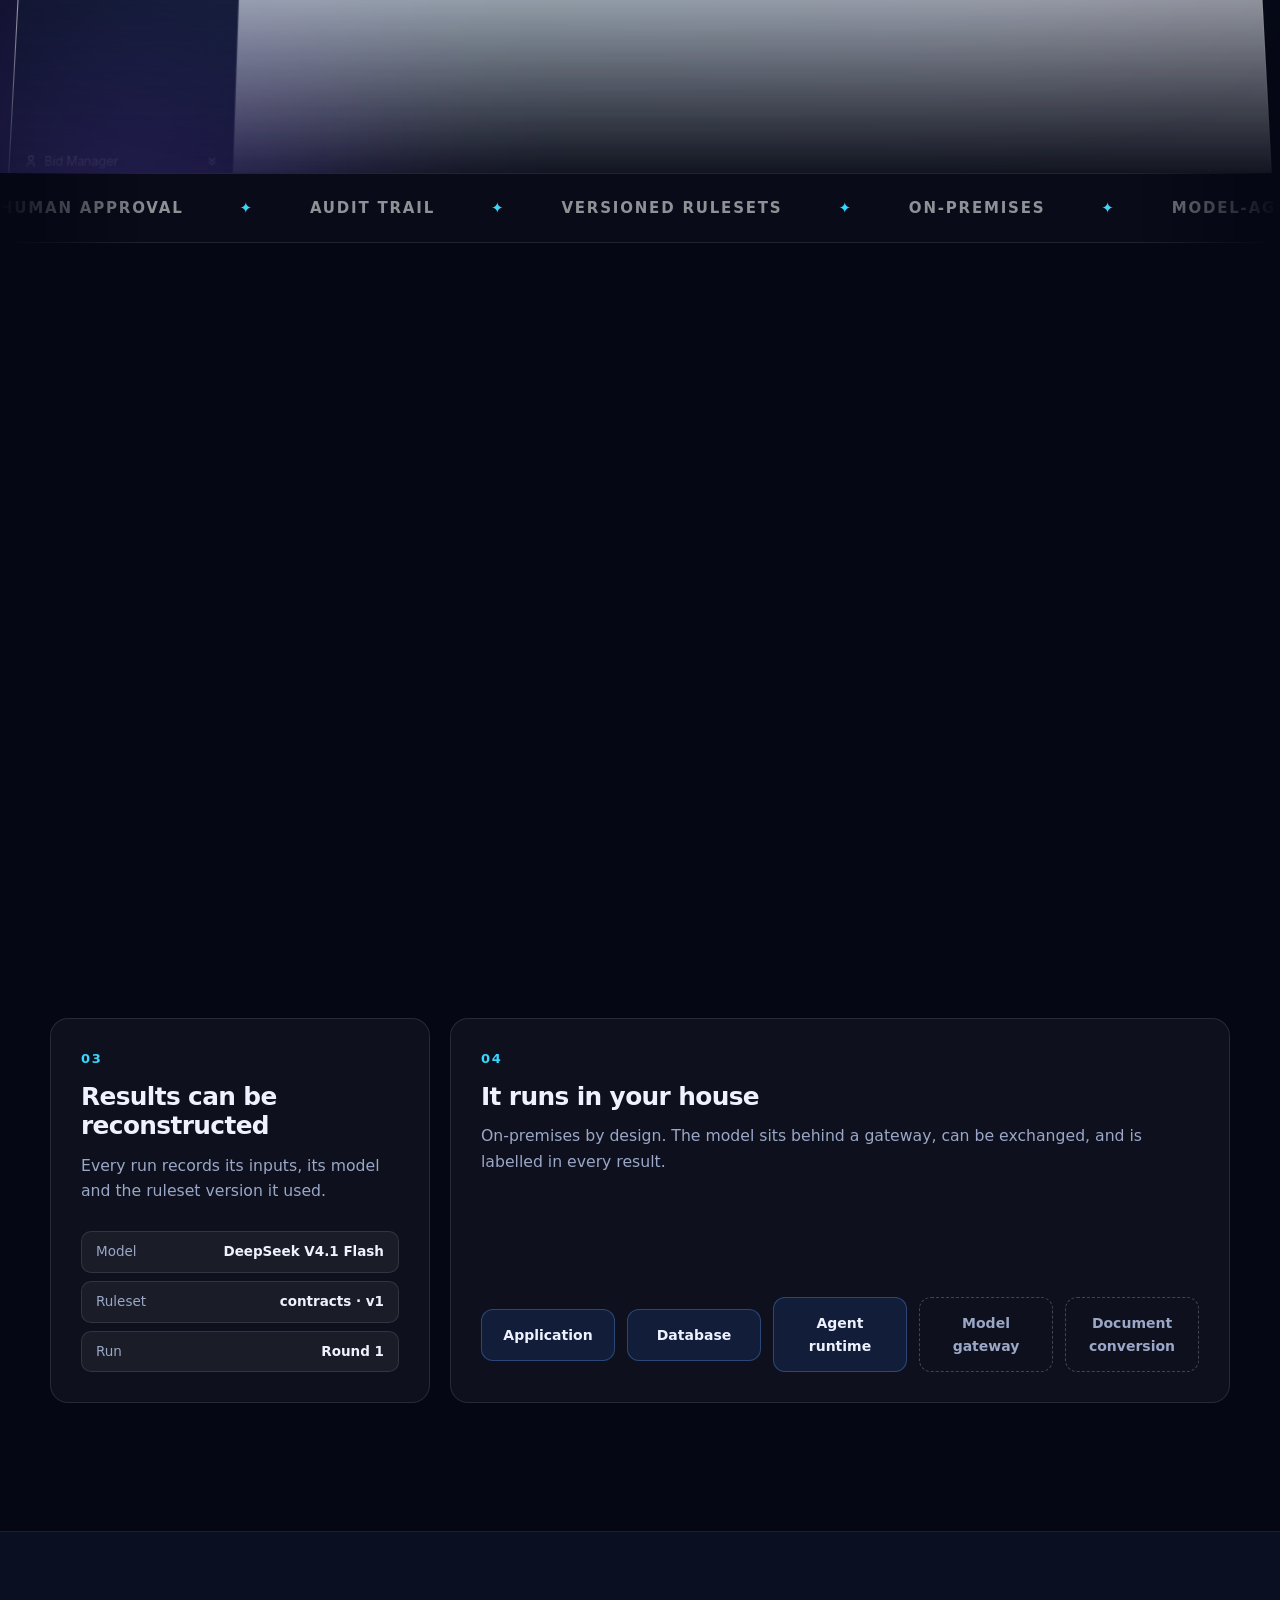
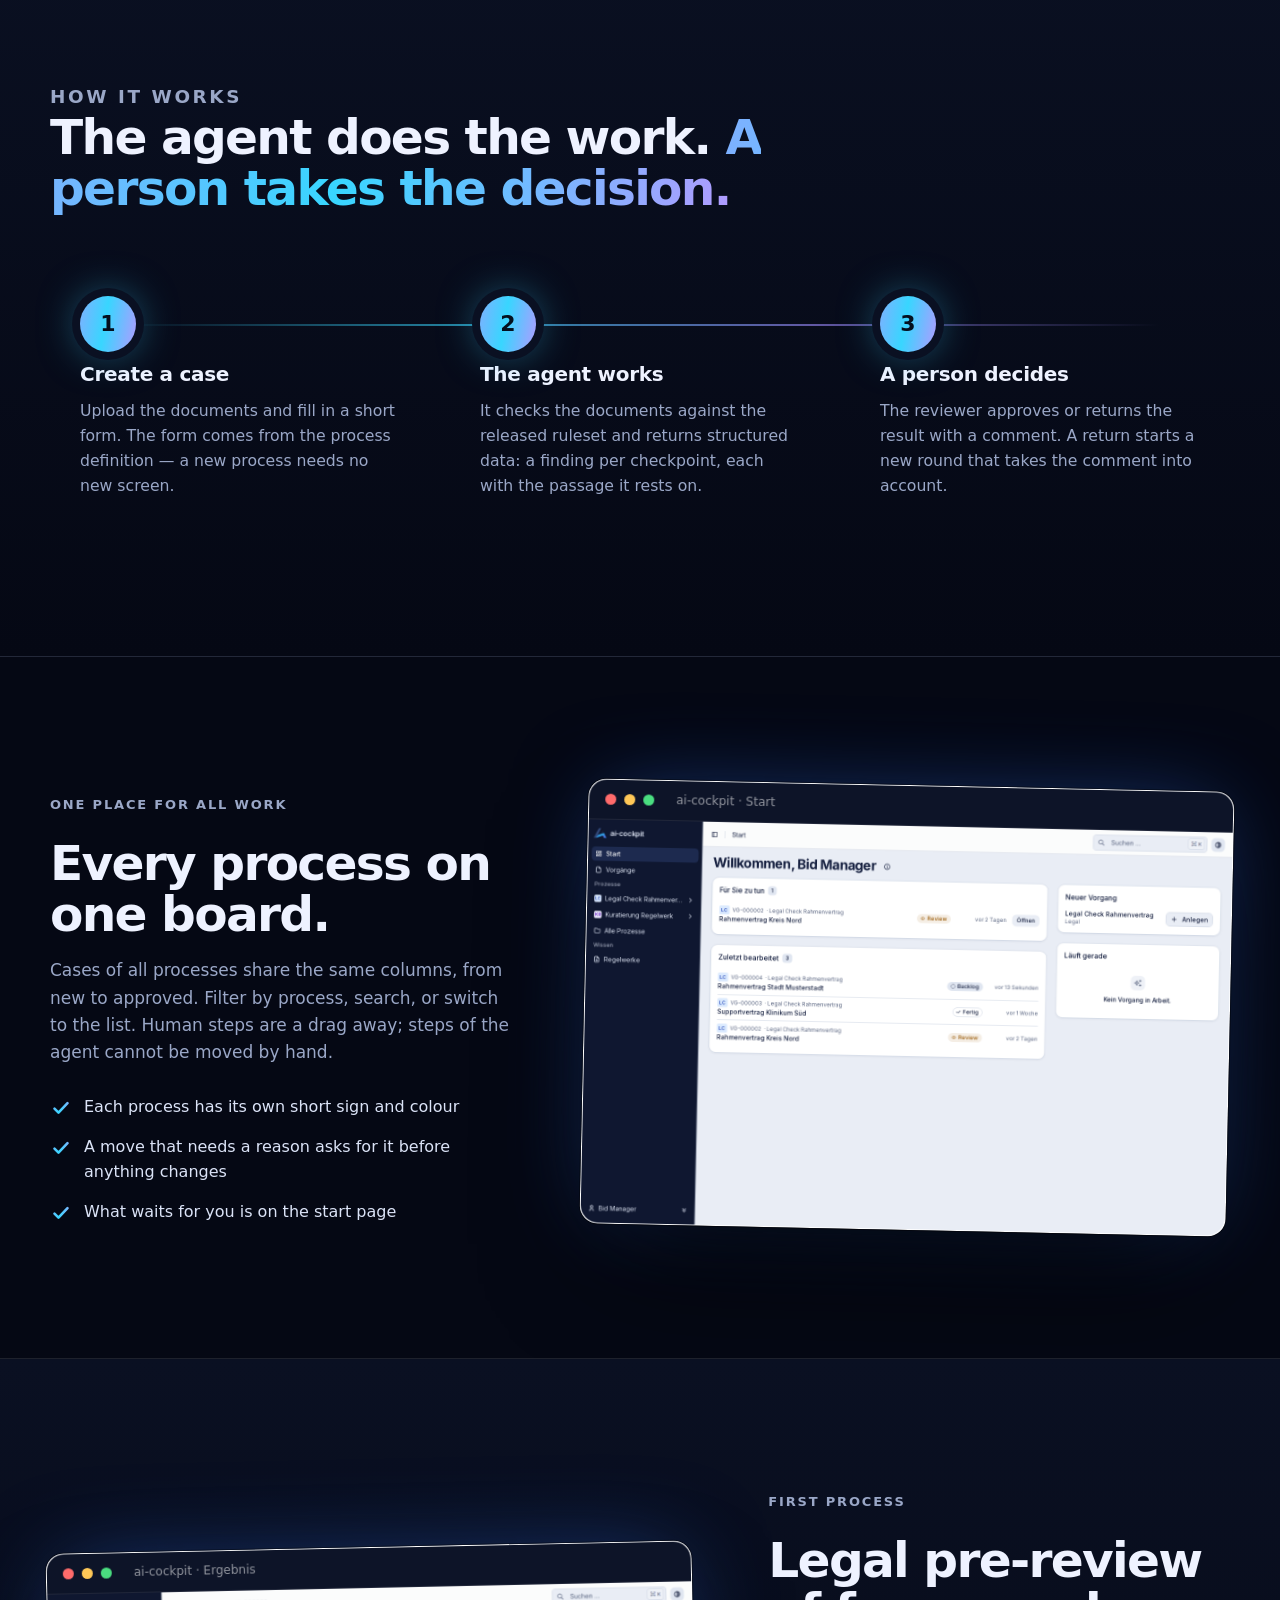
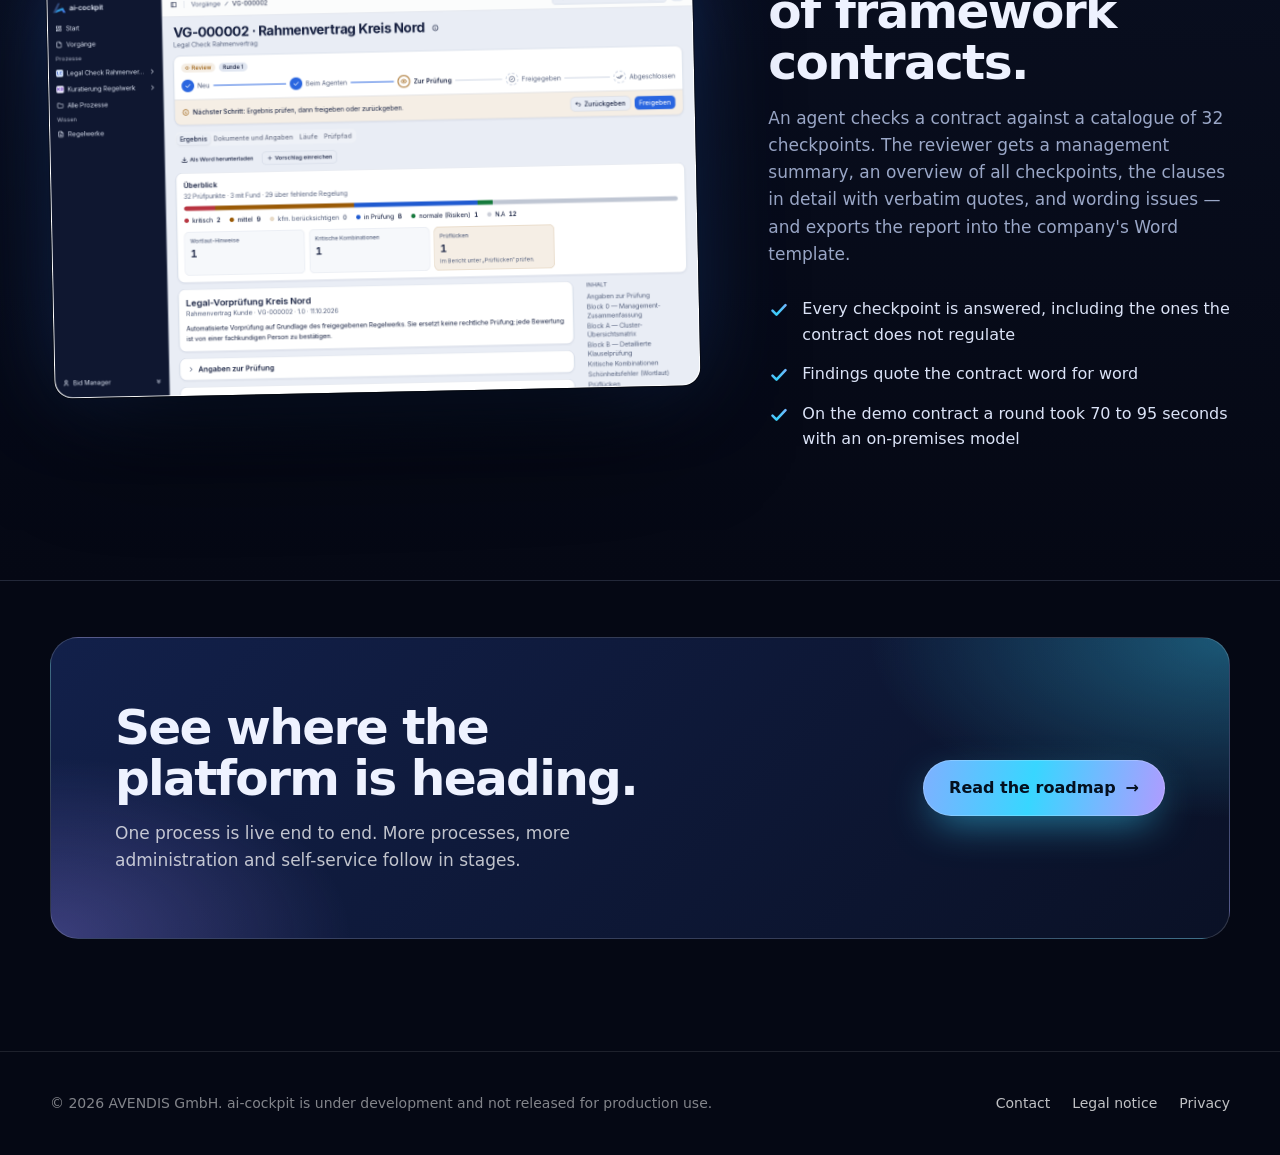
==== commit fcbc08cd: "Screenshots of the current interface" ====
--- a/index.html
+++ b/index.html
@@ -182,7 +182,7 @@
           <figure>
           <div class="shot">
             <div class="shot-bar" aria-hidden="true"><i></i><i></i><i></i><span>ai-cockpit · Ergebnis</span></div>
-            <img src="assets/img/result.png" width="1440" height="900" loading="lazy" alt="Review result of a contract: summary, checkpoint overview and table of contents" />
+            <img src="assets/img/result.png" width="1440" height="900" loading="lazy" alt="Review result of a contract: the ratings at a glance, the next step and the table of contents" />
           </div>
         </figure>
         </div>
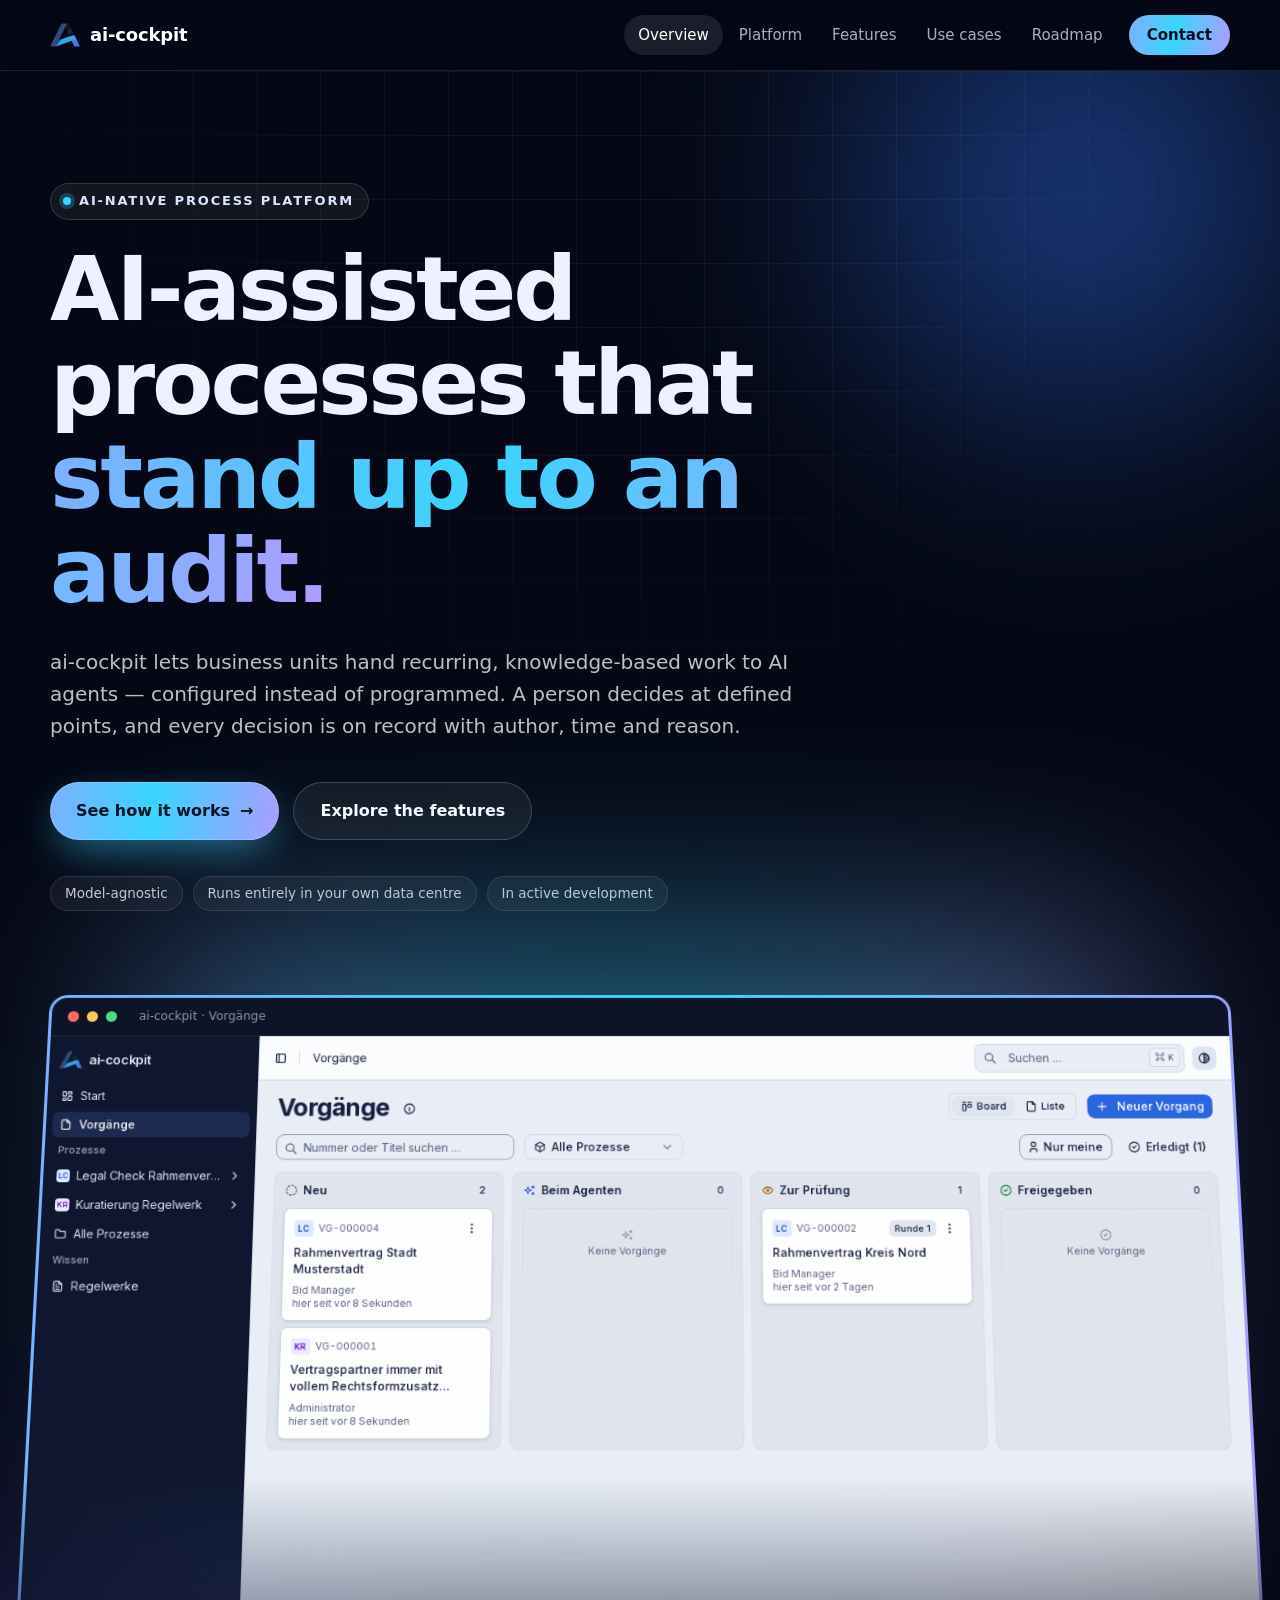
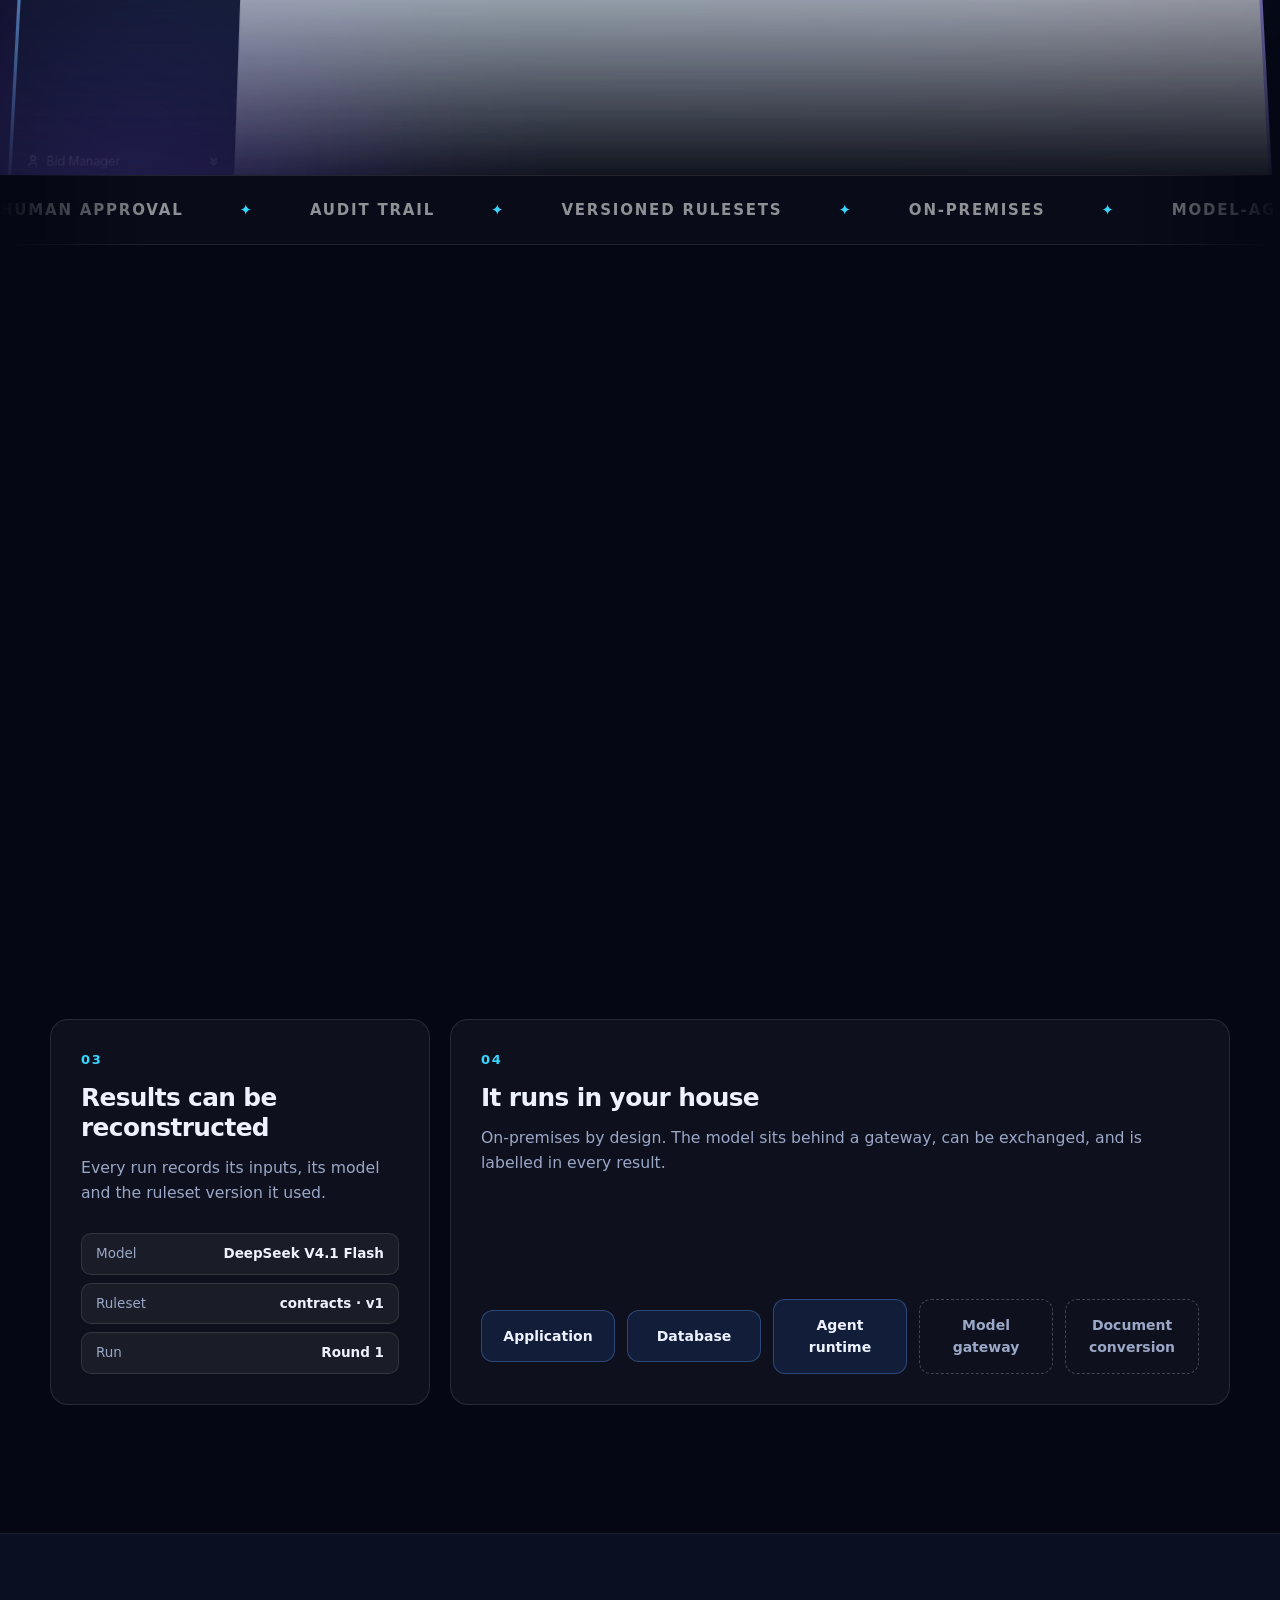
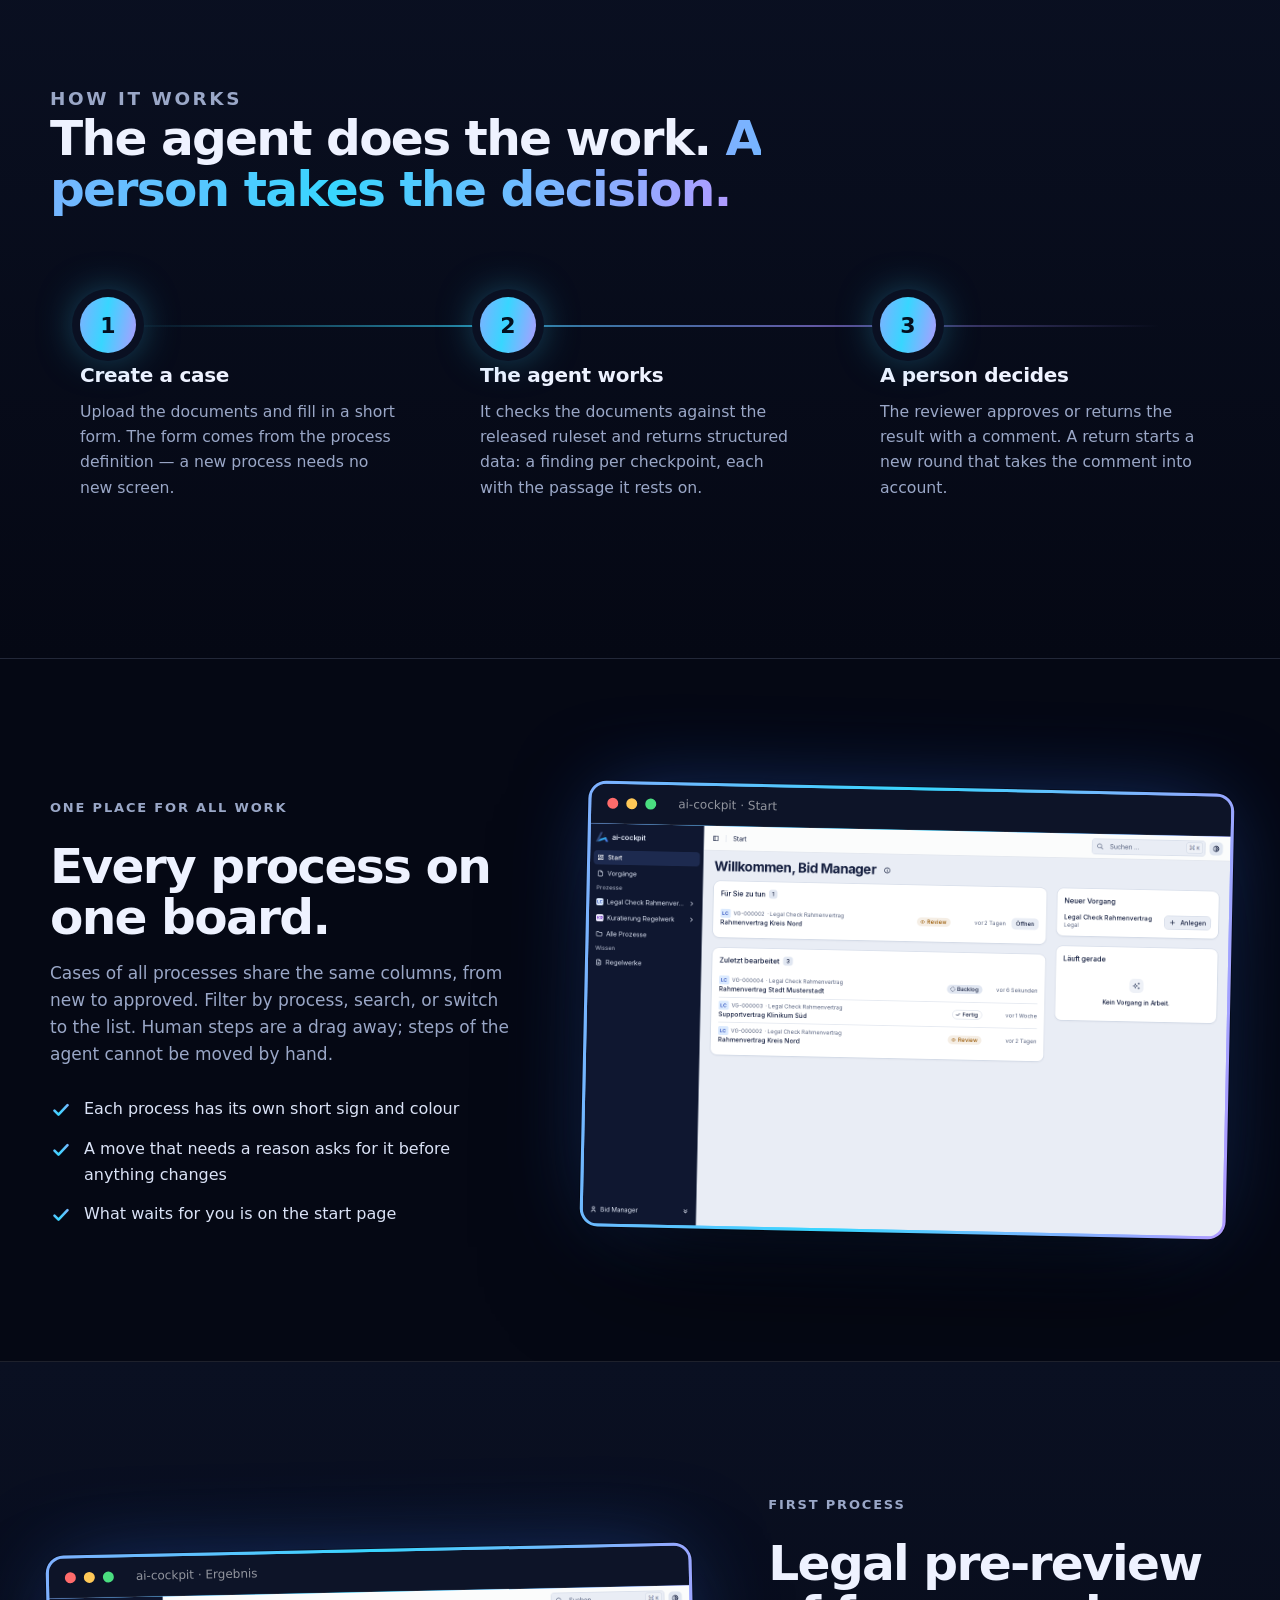
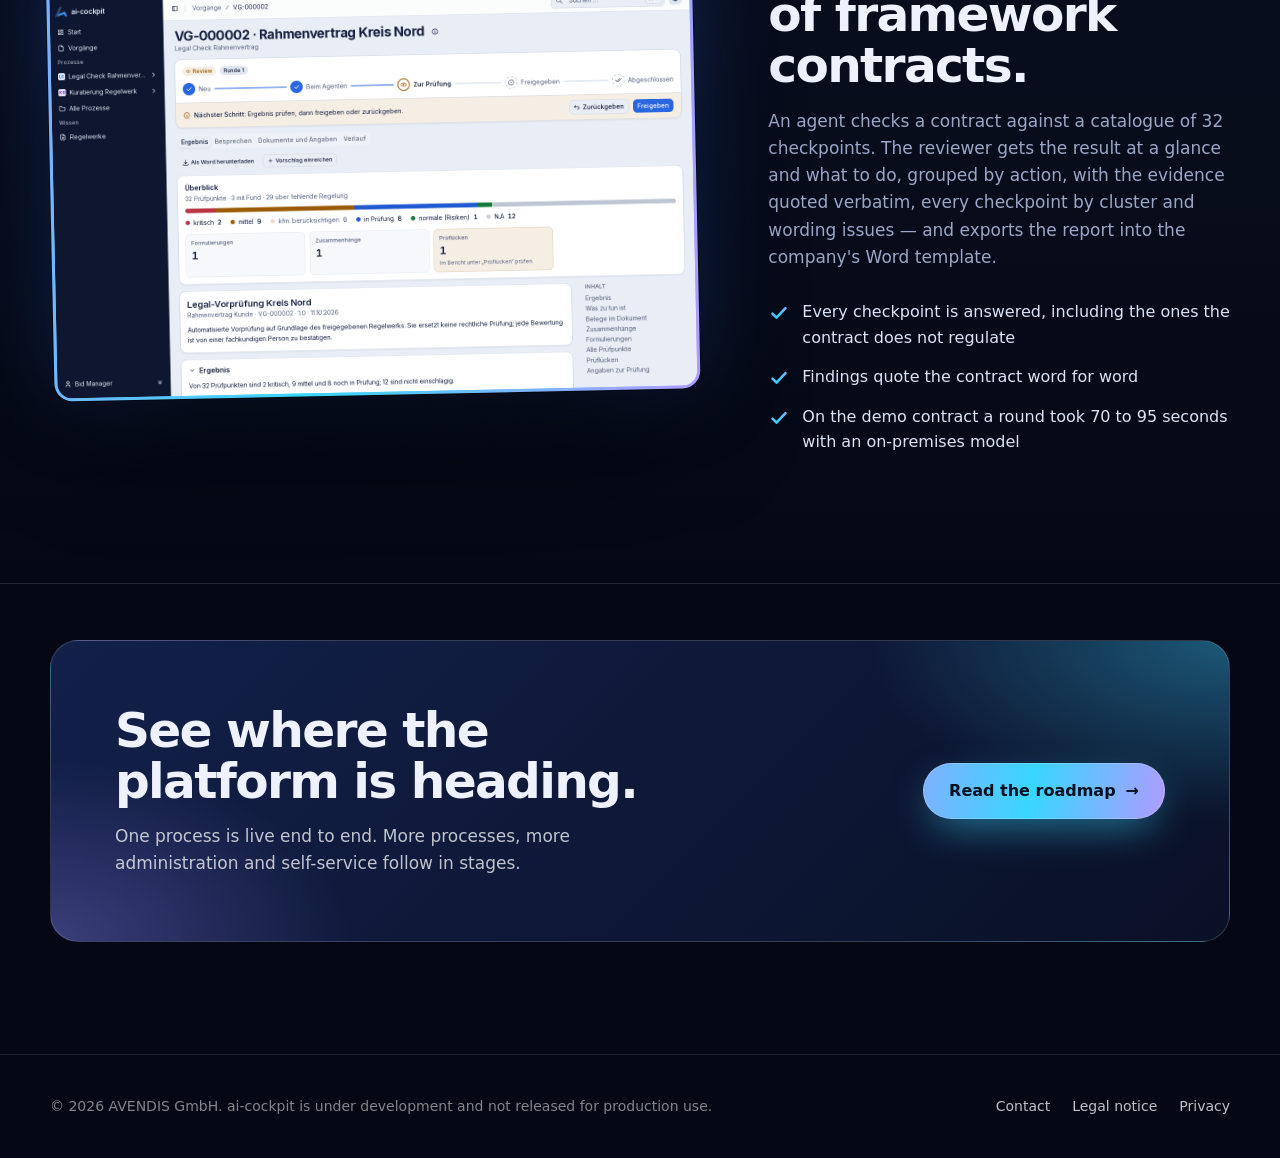
==== commit e0a335ea: "Gradient image frames, screenshots of the new report and filter bar" ====
--- a/index.html
+++ b/index.html
@@ -169,9 +169,10 @@
             <p class="eyebrow">First process</p>
             <h2>Legal pre-review of framework contracts.</h2>
             <p>
-              An agent checks a contract against a catalogue of 32 checkpoints. The reviewer gets a
-              management summary, an overview of all checkpoints, the clauses in detail with verbatim
-              quotes, and wording issues — and exports the report into the company's Word template.
+              An agent checks a contract against a catalogue of 32 checkpoints. The reviewer gets the
+              result at a glance and what to do, grouped by action, with the evidence quoted verbatim,
+              every checkpoint by cluster and wording issues — and exports the report into the
+              company's Word template.
             </p>
             <ul class="checks">
               <li>Every checkpoint is answered, including the ones the contract does not regulate</li>
--- a/assets/styles.css
+++ b/assets/styles.css
@@ -403,11 +403,11 @@
   mask-image: linear-gradient(to bottom, #000 62%, transparent 100%);
 }
 
-/* Screenshot frame */
+/* Screenshot frame: a ring in the site's gradient, so light screenshots stand off the dark page */
 .shot {
   overflow: hidden;
-  background: #fff;
-  border: 1px solid rgb(255 255 255 / 16%);
+  padding: 3px;
+  background: var(--grad);
   border-radius: var(--radius);
   box-shadow:
     0 0 0 1px rgb(0 0 0 / 40%),
@@ -423,6 +423,12 @@
   padding-inline: 16px;
   background: #0d1428;
   border-bottom: 1px solid rgb(255 255 255 / 8%);
+  border-radius: calc(var(--radius) - 3px) calc(var(--radius) - 3px) 0 0;
+}
+
+.shot img {
+  display: block;
+  border-radius: 0 0 calc(var(--radius) - 3px) calc(var(--radius) - 3px);
 }
 
 .shot-bar i {
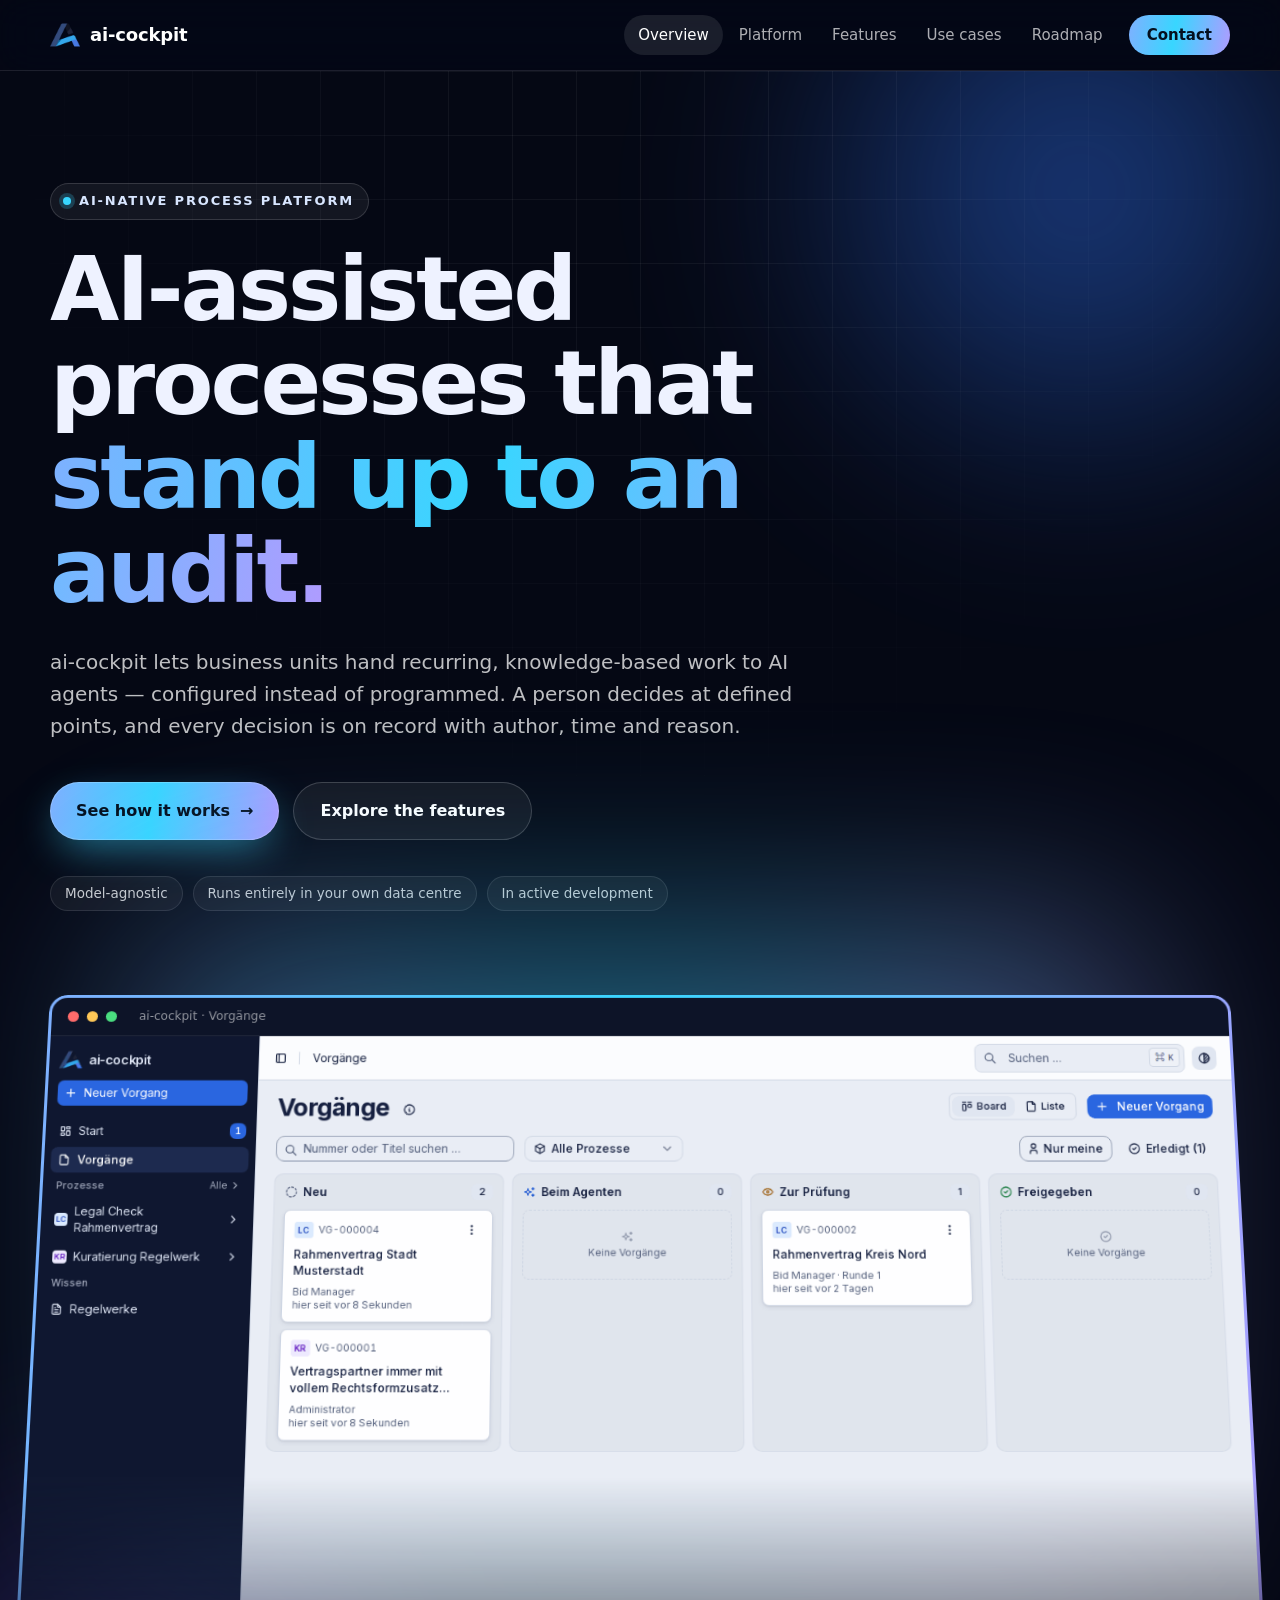
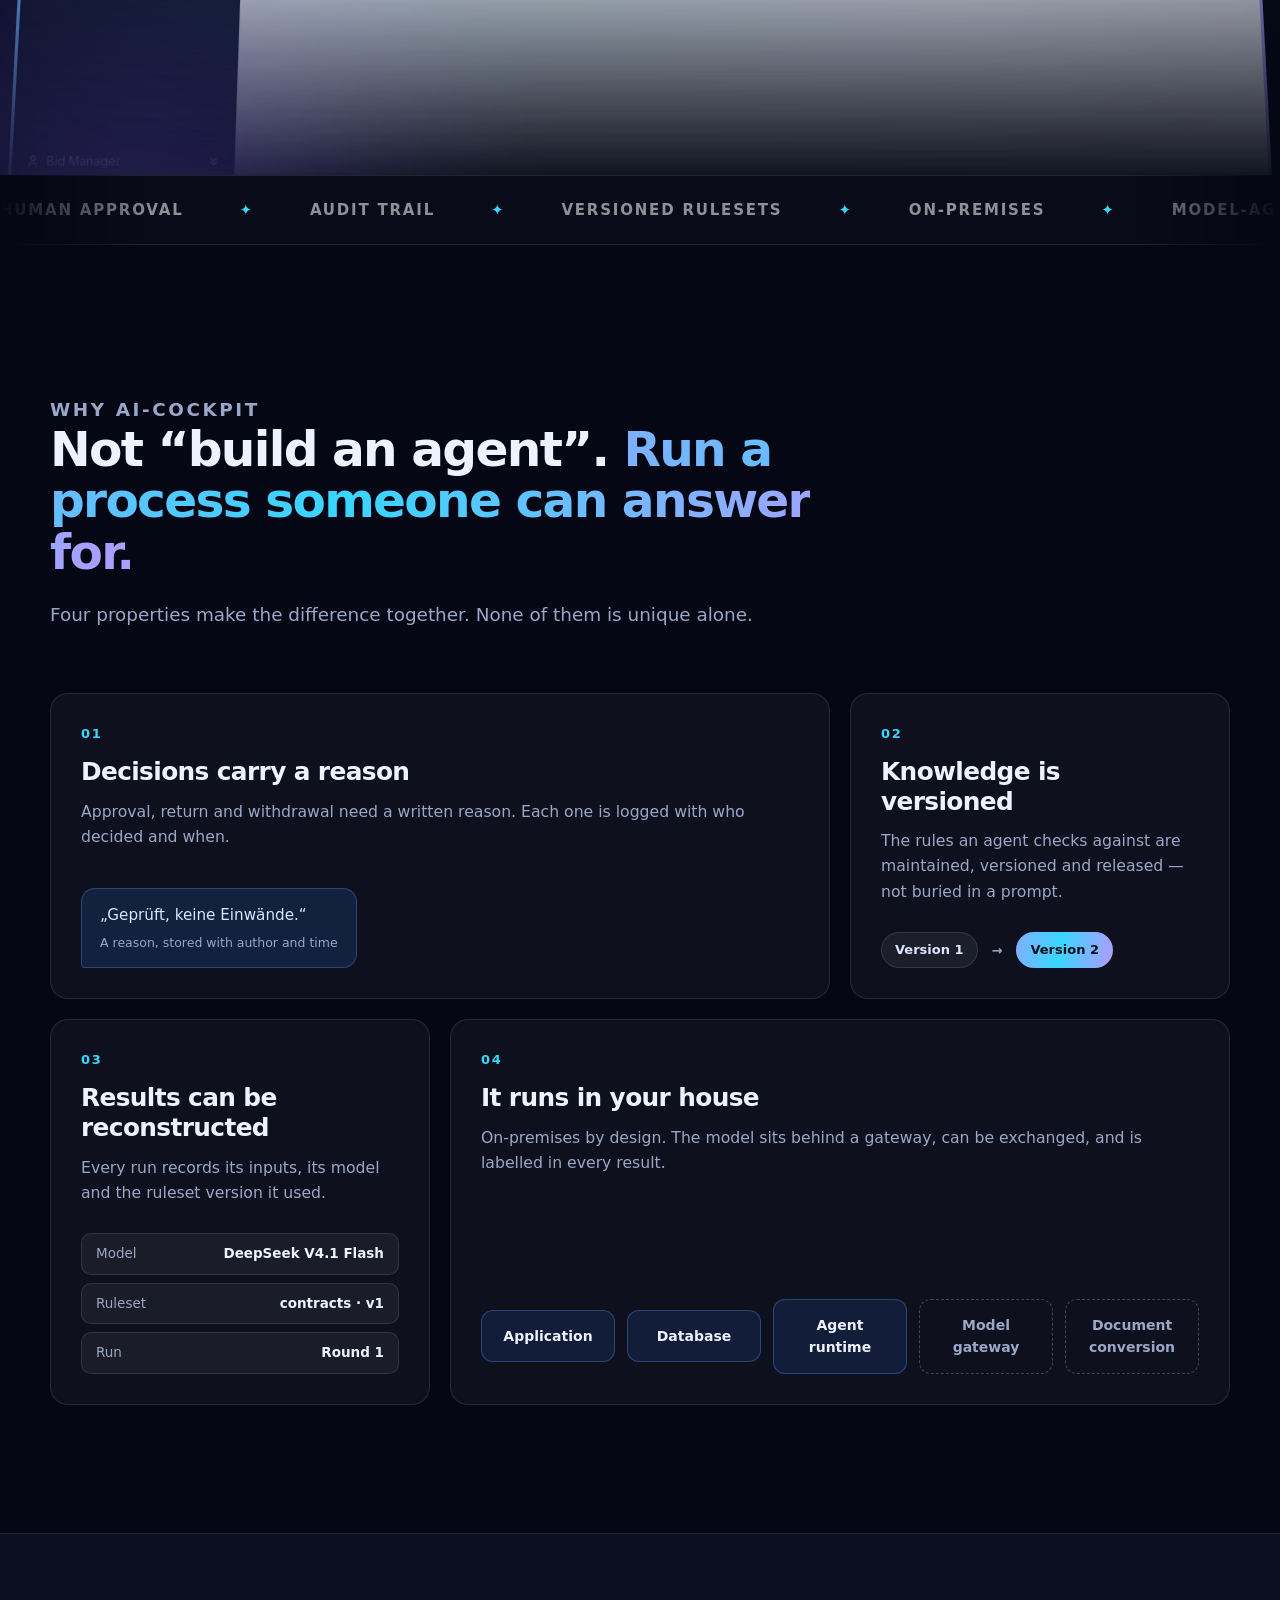
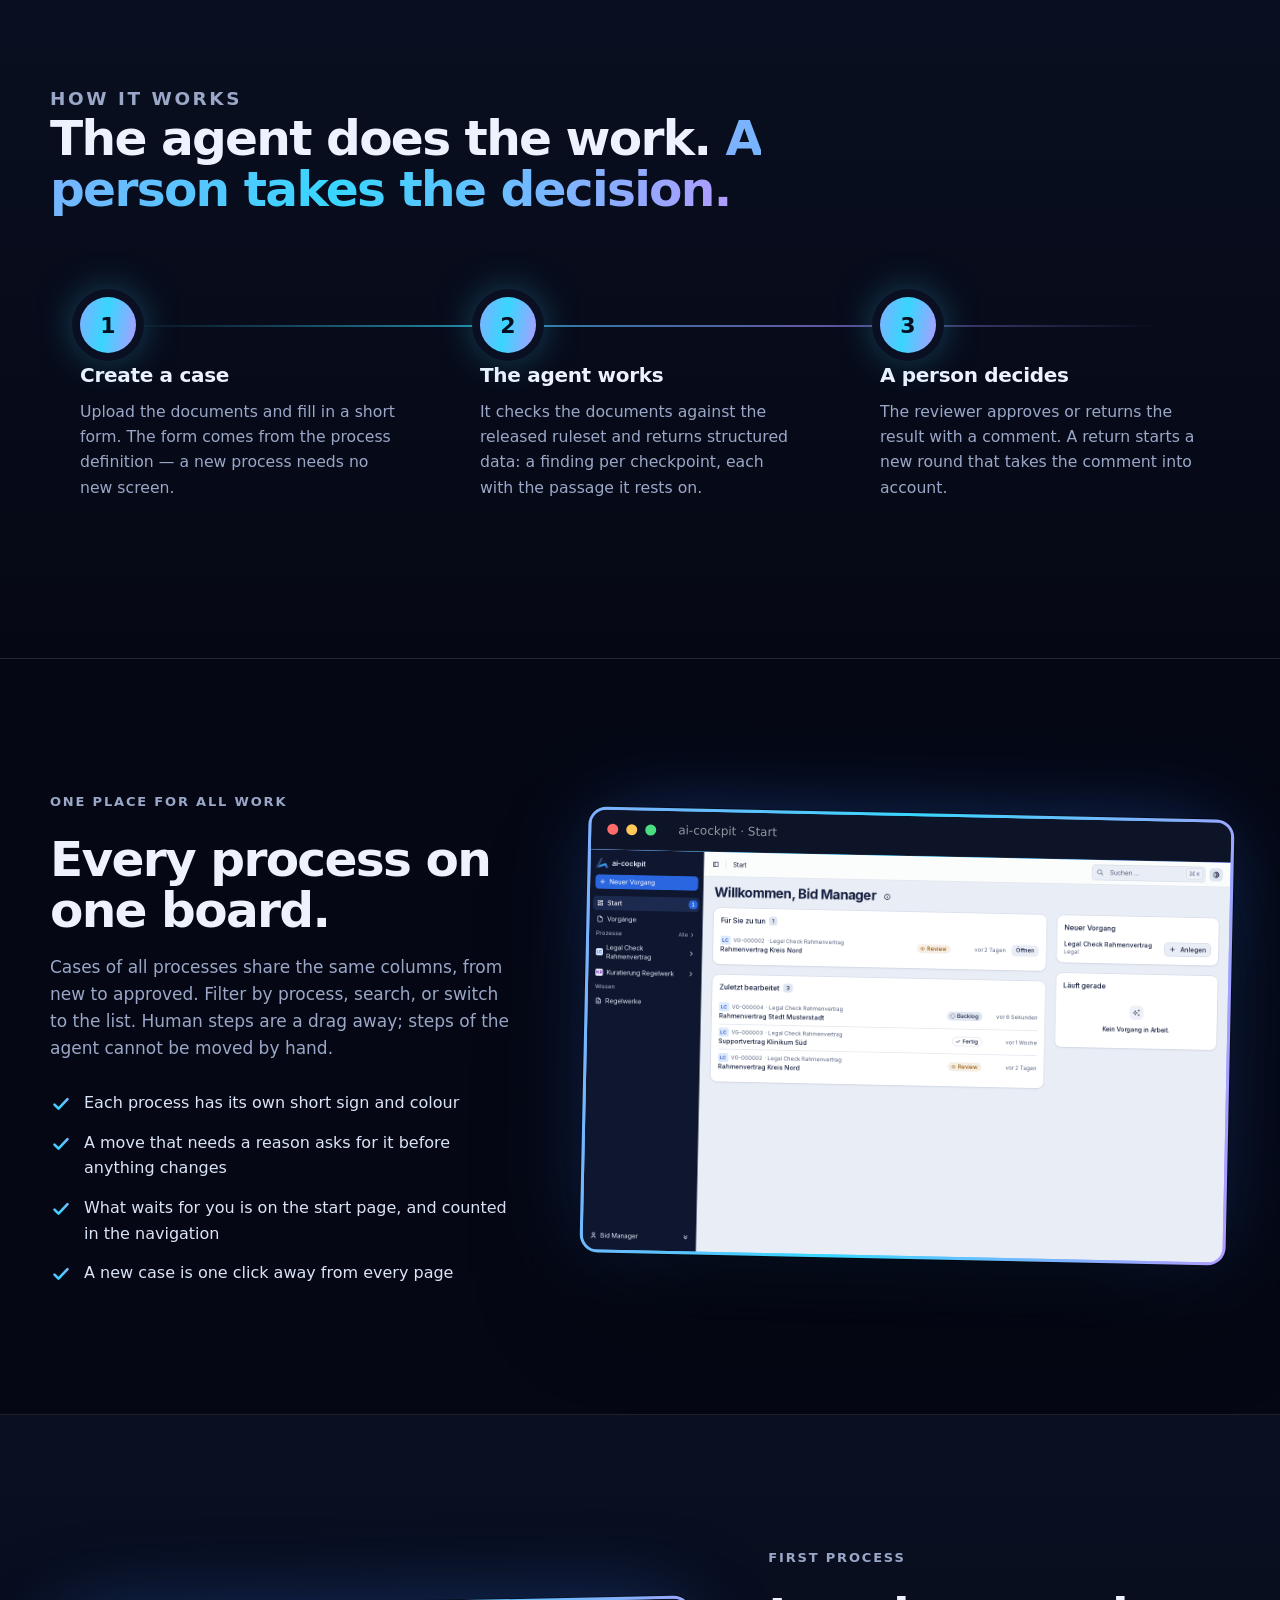
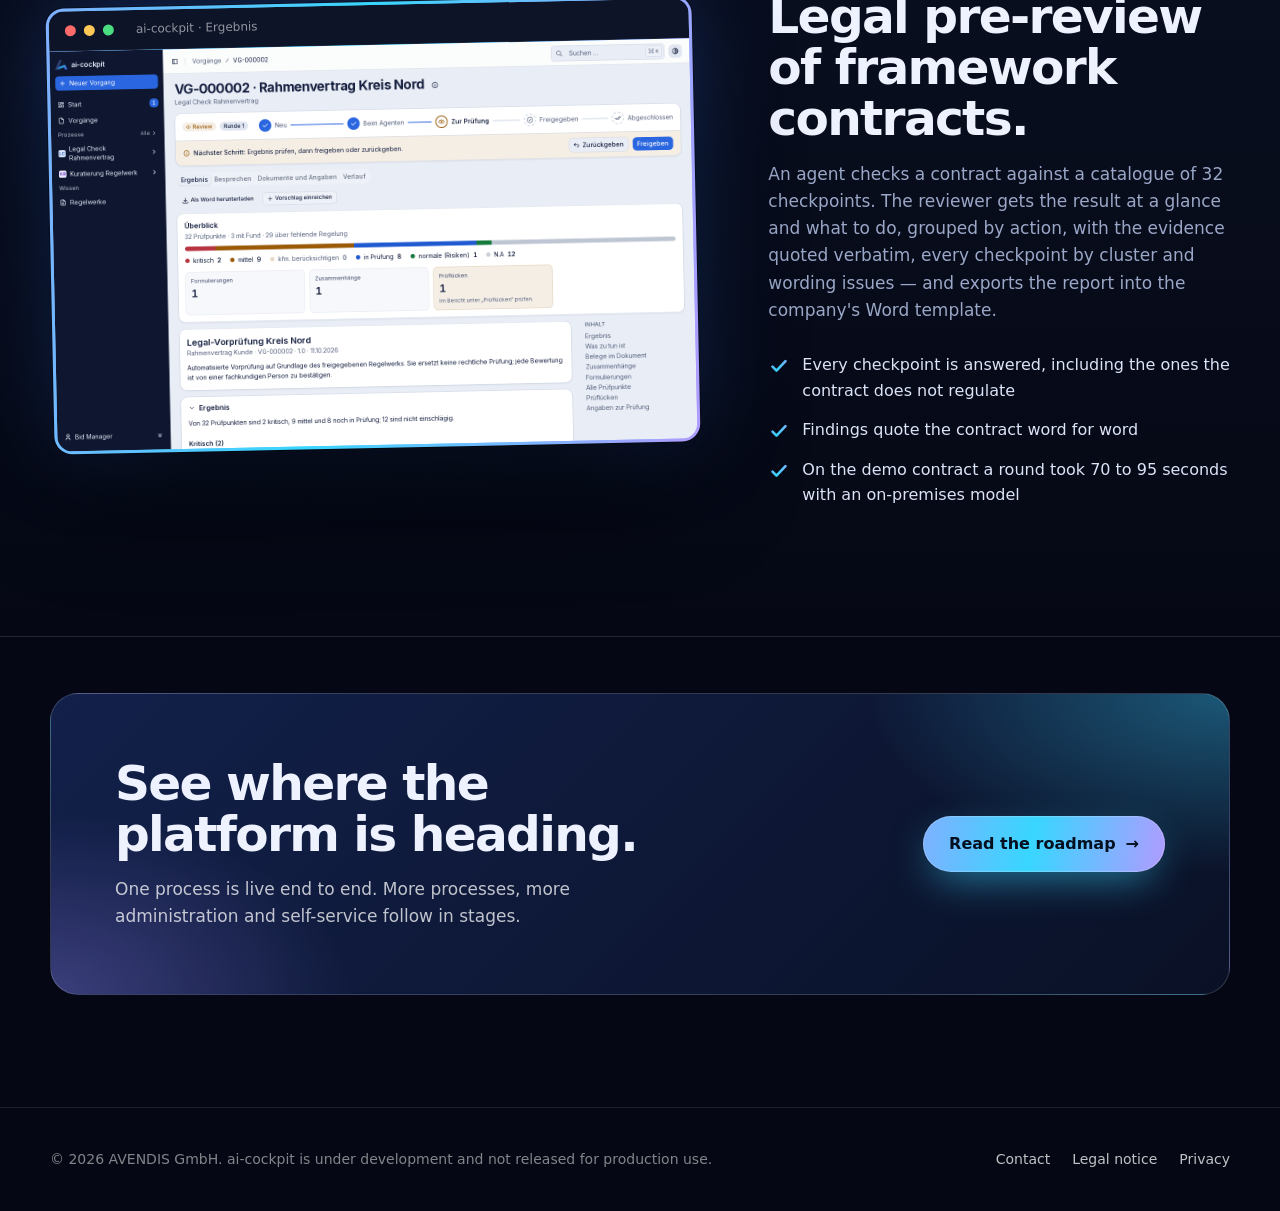
==== commit 2526f474: "Texts for the new navigation, tab name of the history" ====
--- a/index.html
+++ b/index.html
@@ -151,7 +151,8 @@
             <ul class="checks">
               <li>Each process has its own short sign and colour</li>
               <li>A move that needs a reason asks for it before anything changes</li>
-              <li>What waits for you is on the start page</li>
+              <li>What waits for you is on the start page, and counted in the navigation</li>
+              <li>A new case is one click away from every page</li>
             </ul>
           </div>
           <figure>
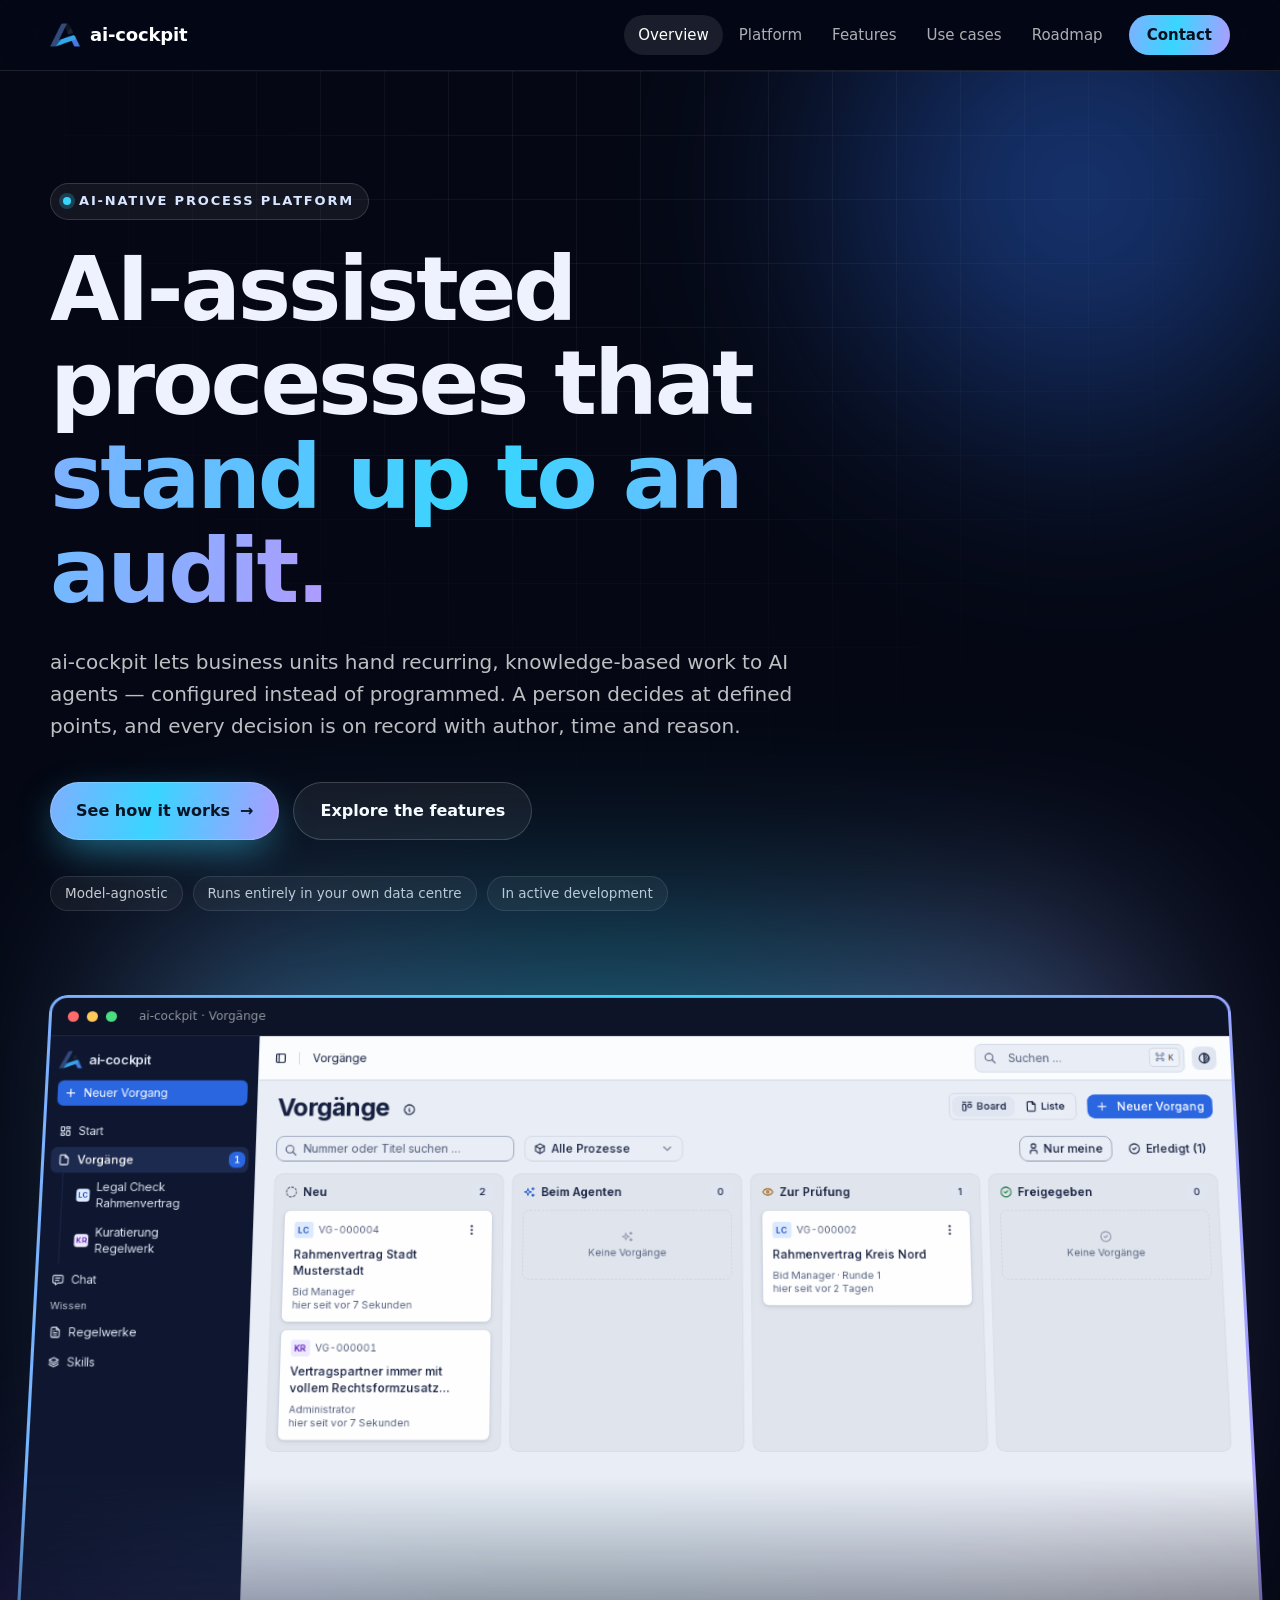
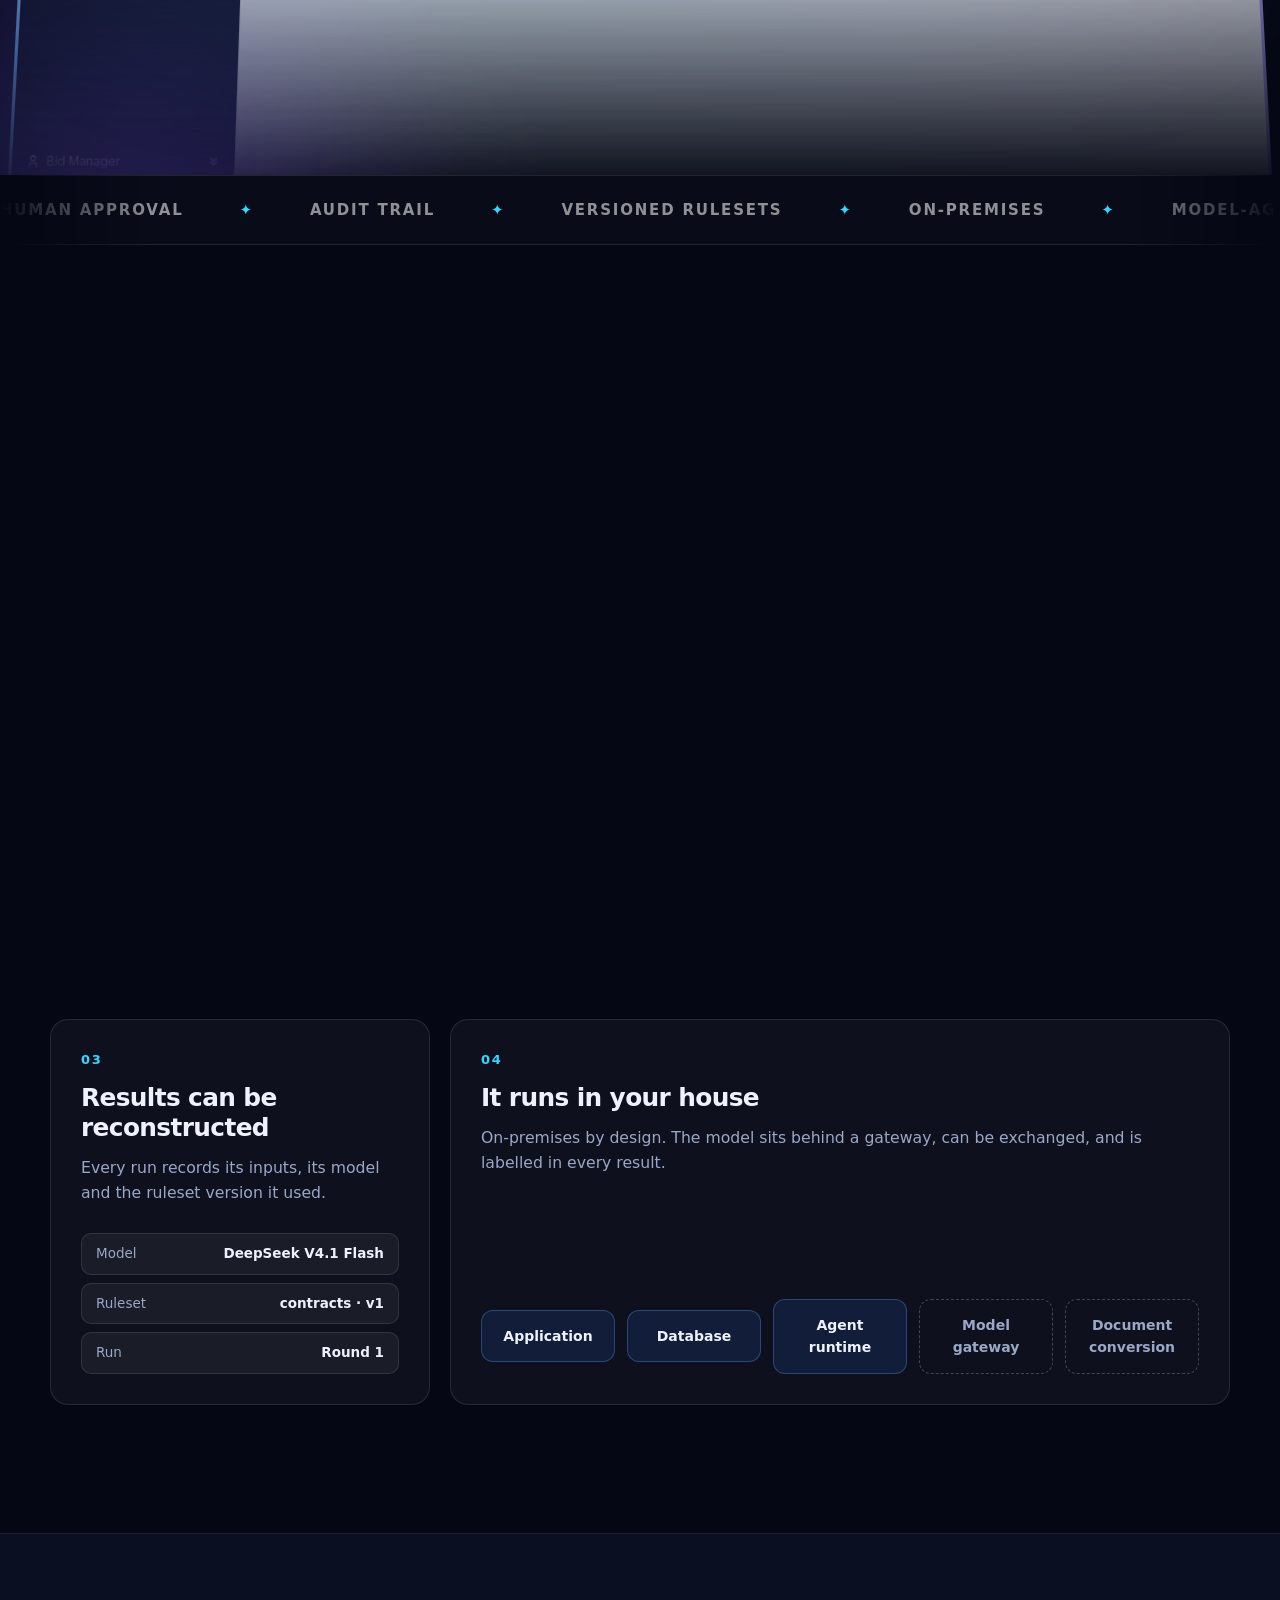
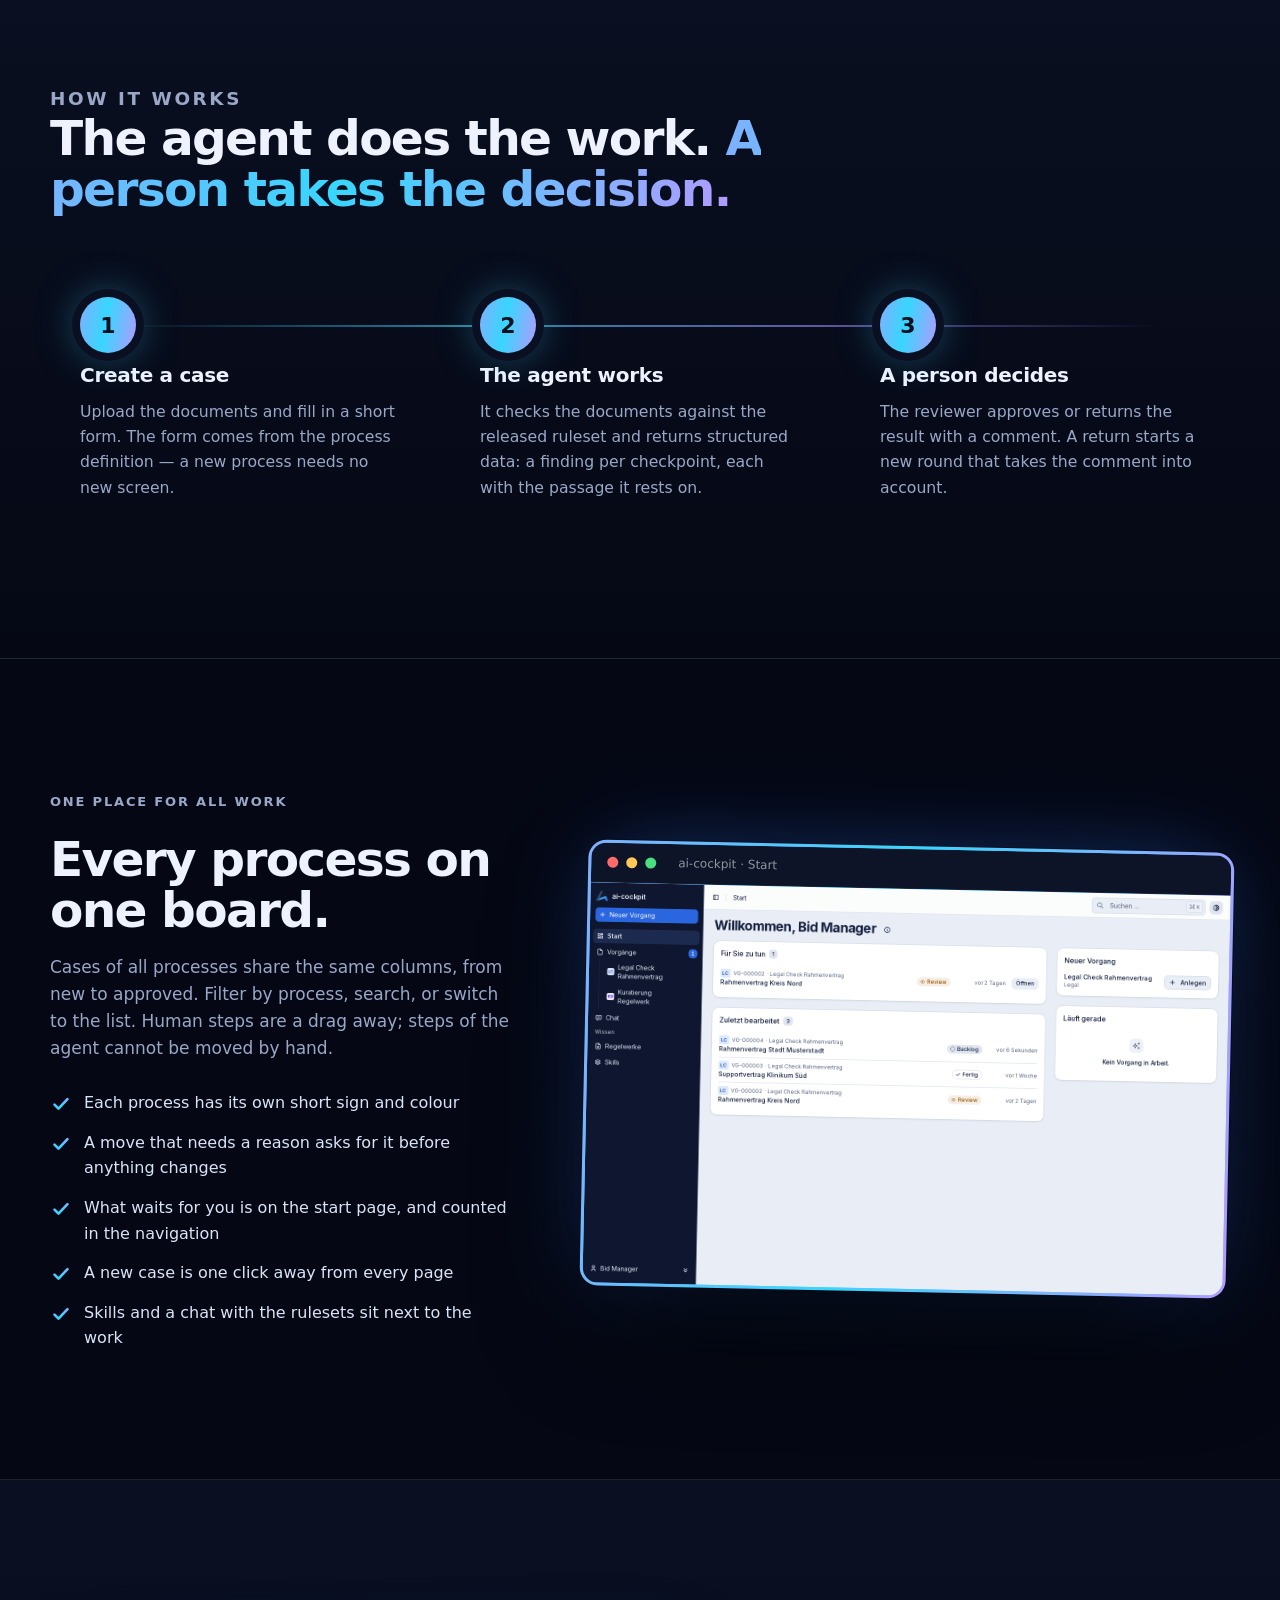
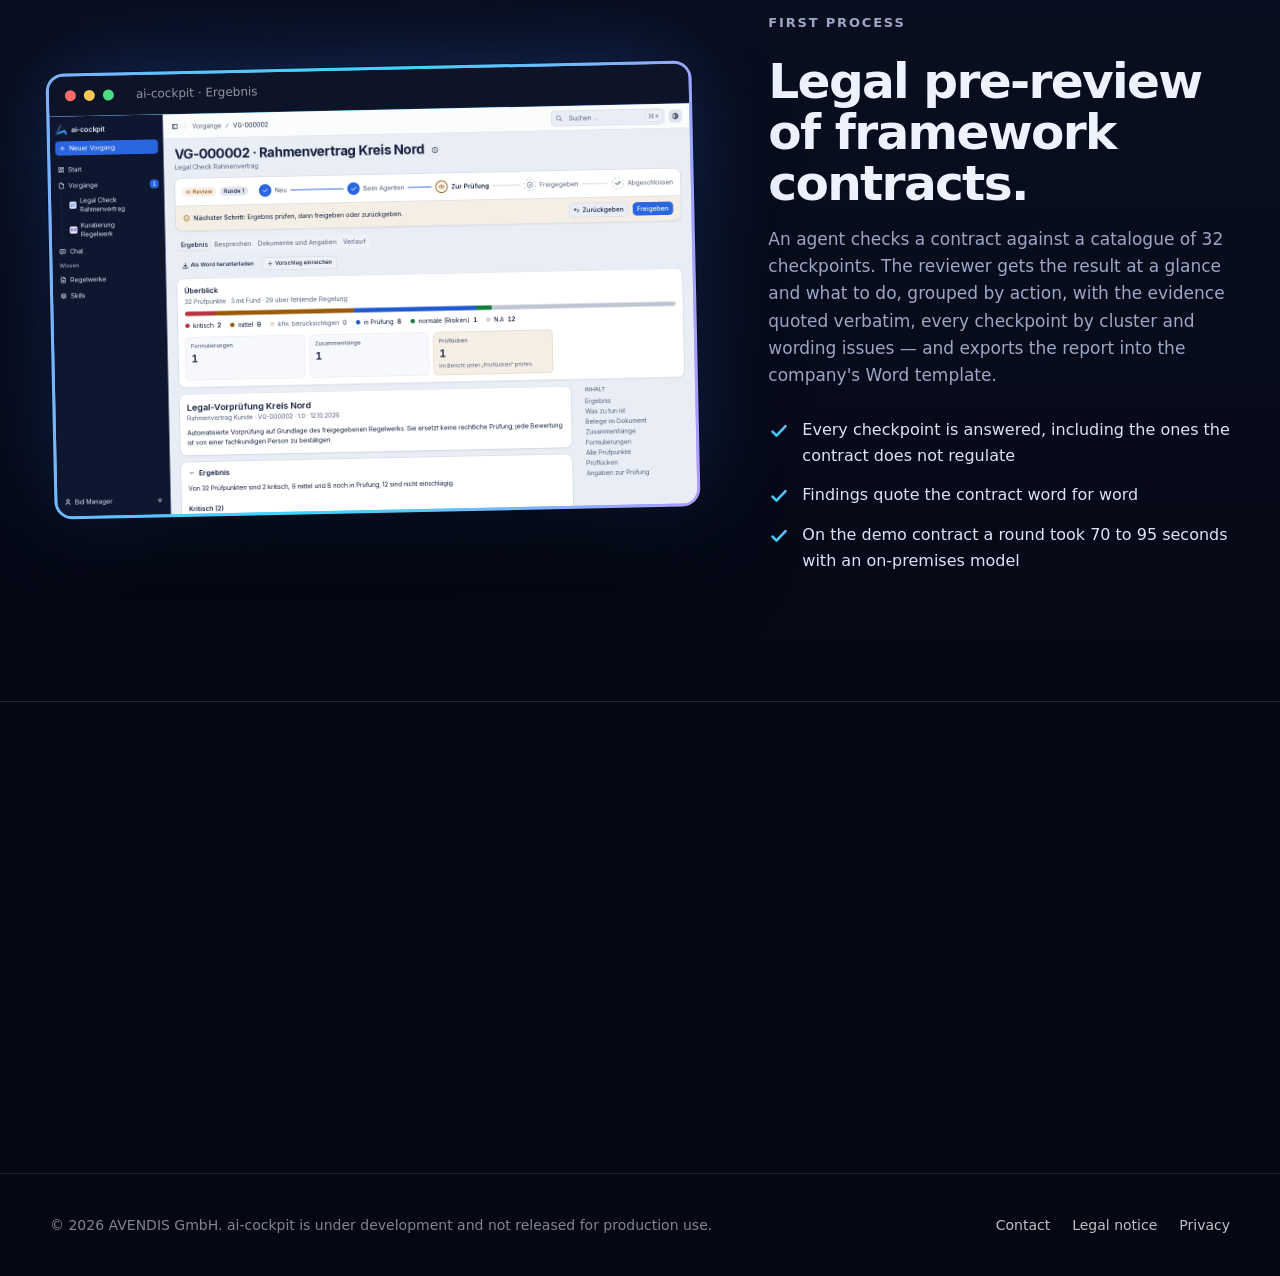
==== commit 5b7c4234: "Skills and chat: sections, roadmap, screenshots of the new navigation" ====
--- a/index.html
+++ b/index.html
@@ -153,6 +153,7 @@
               <li>A move that needs a reason asks for it before anything changes</li>
               <li>What waits for you is on the start page, and counted in the navigation</li>
               <li>A new case is one click away from every page</li>
+              <li>Skills and a chat with the rulesets sit next to the work</li>
             </ul>
           </div>
           <figure>
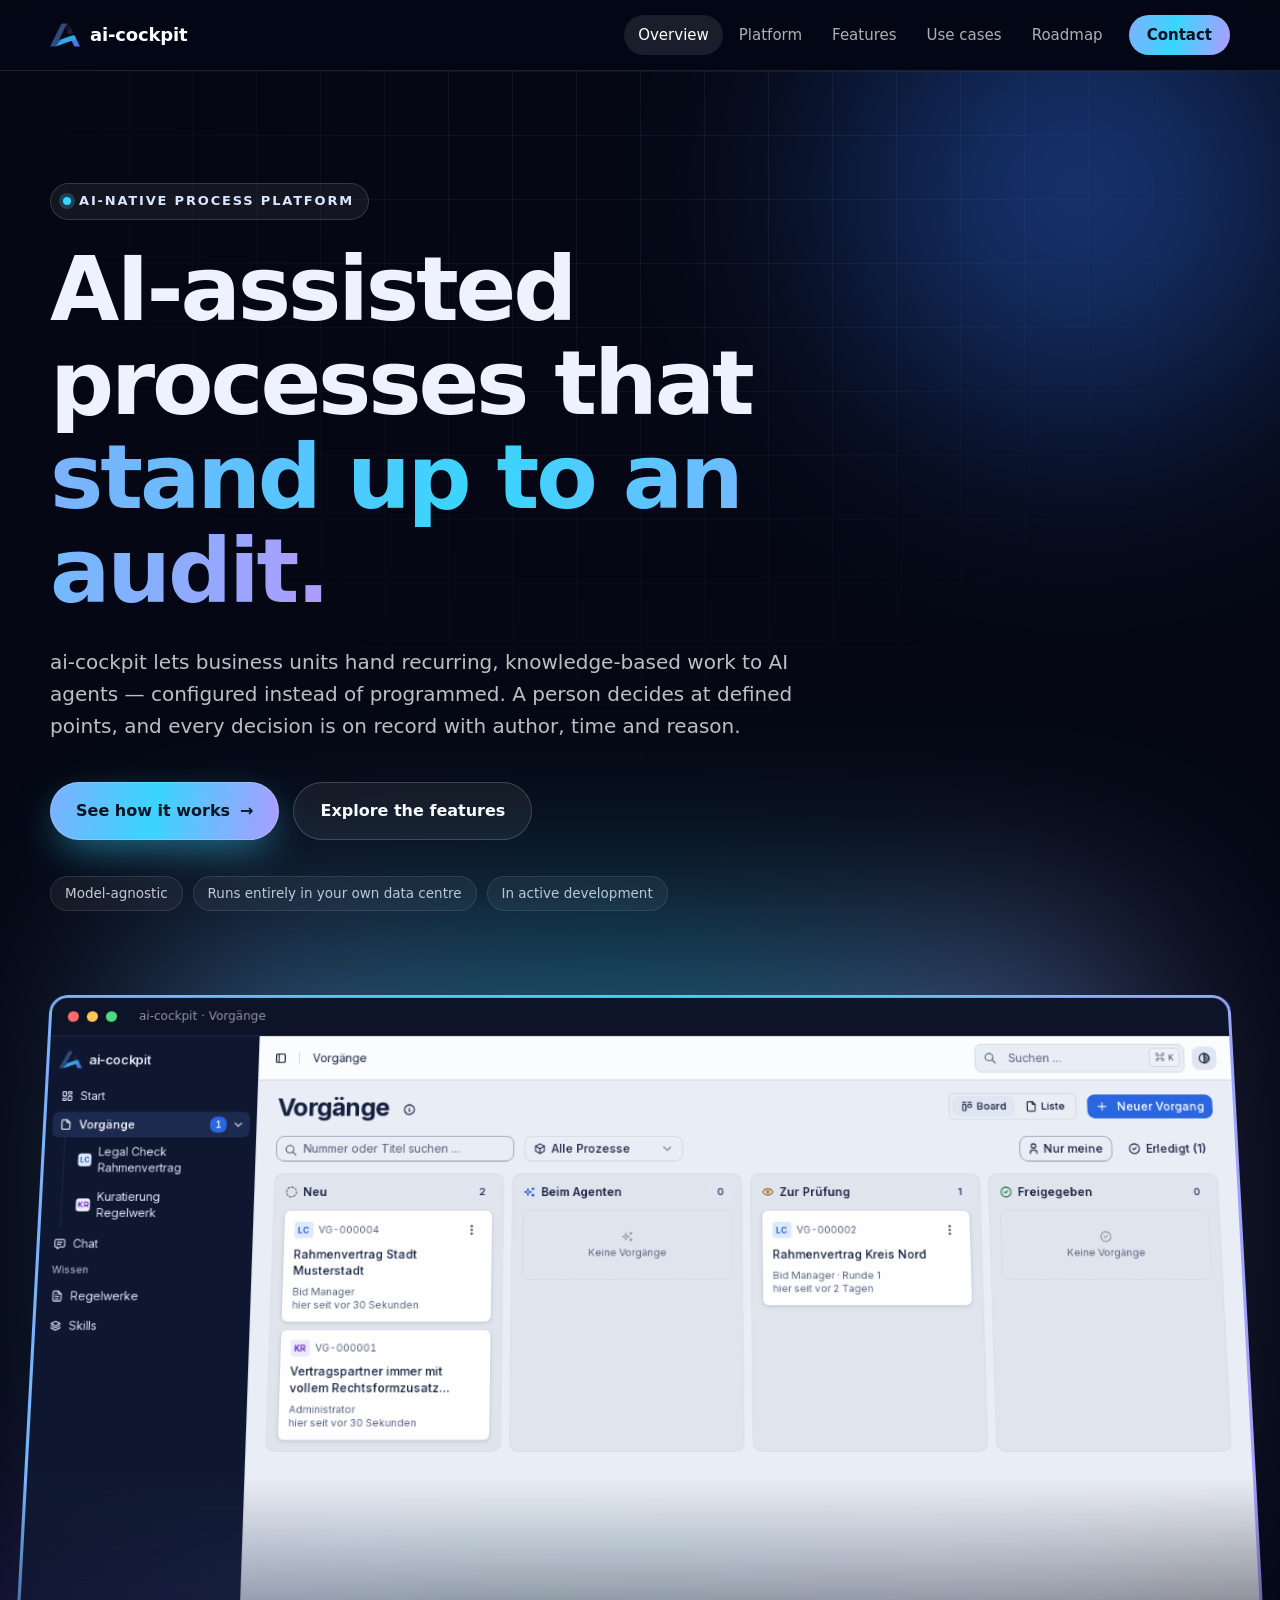
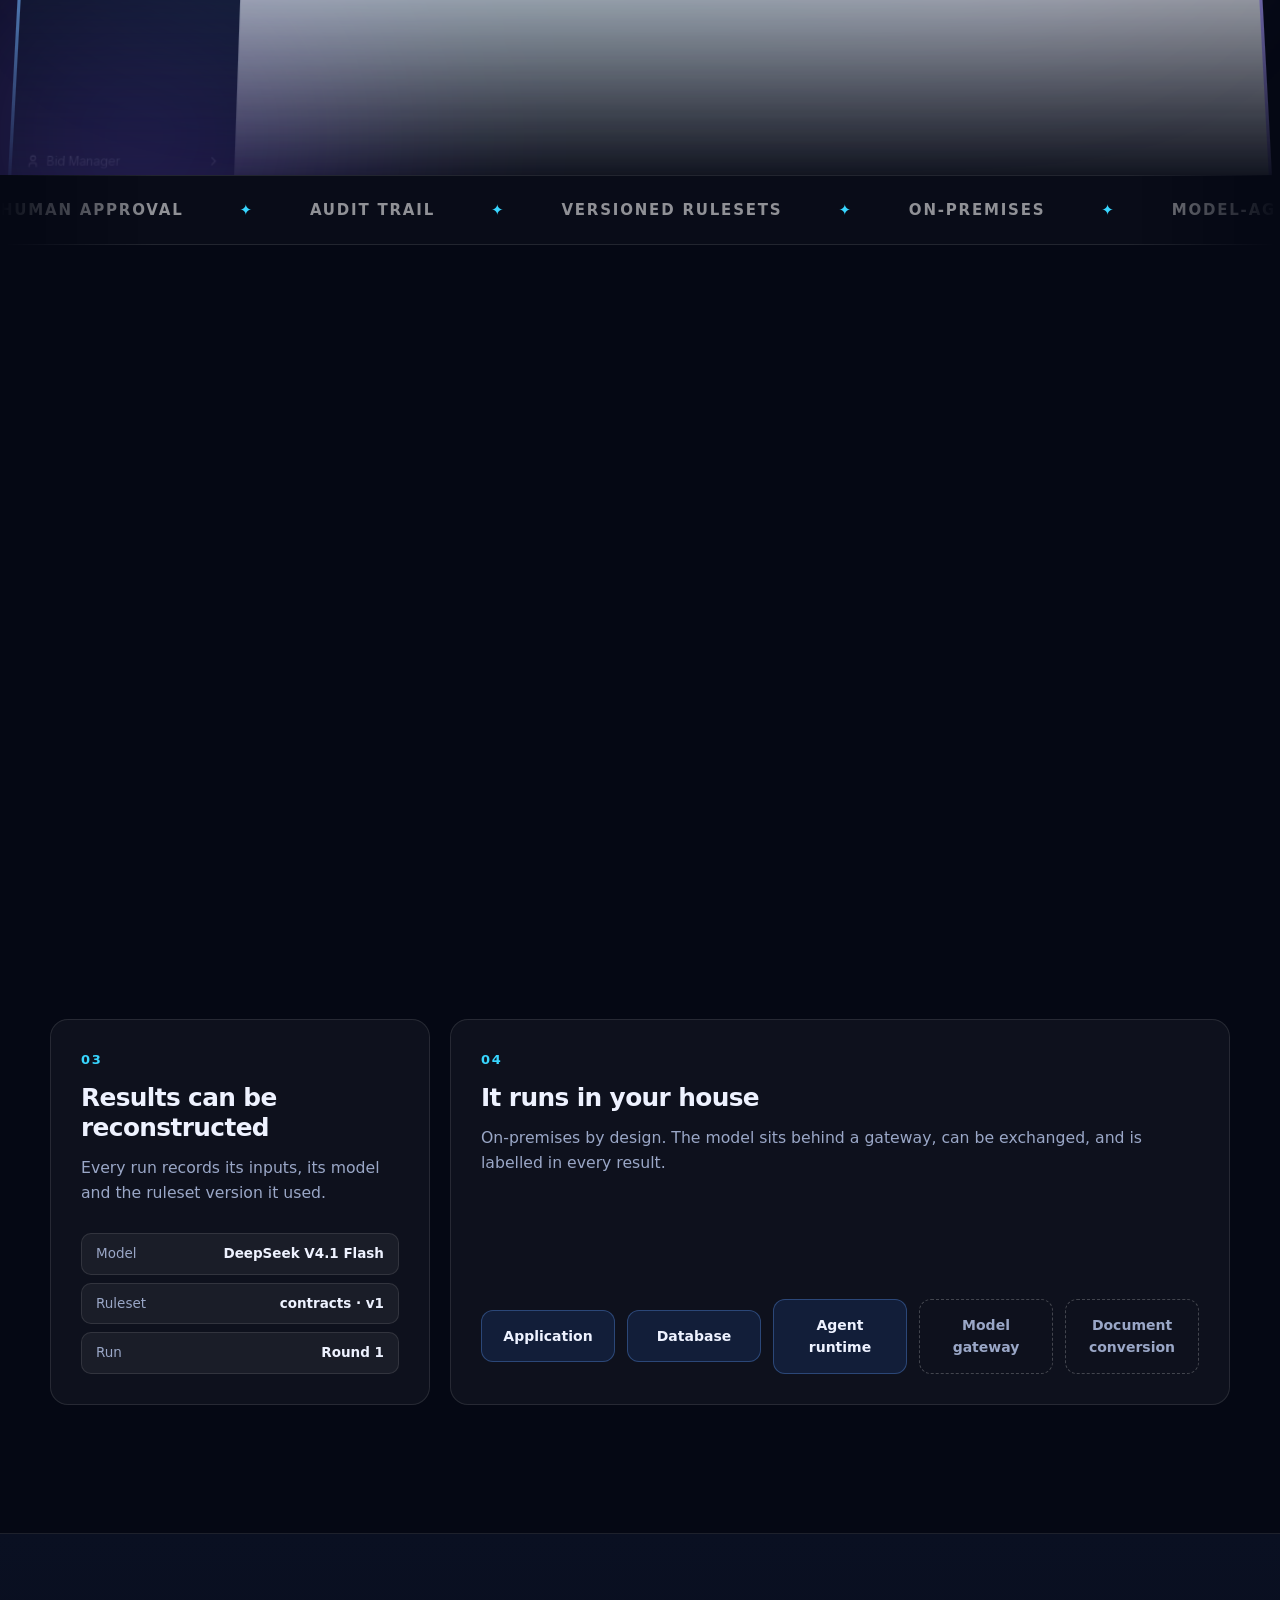
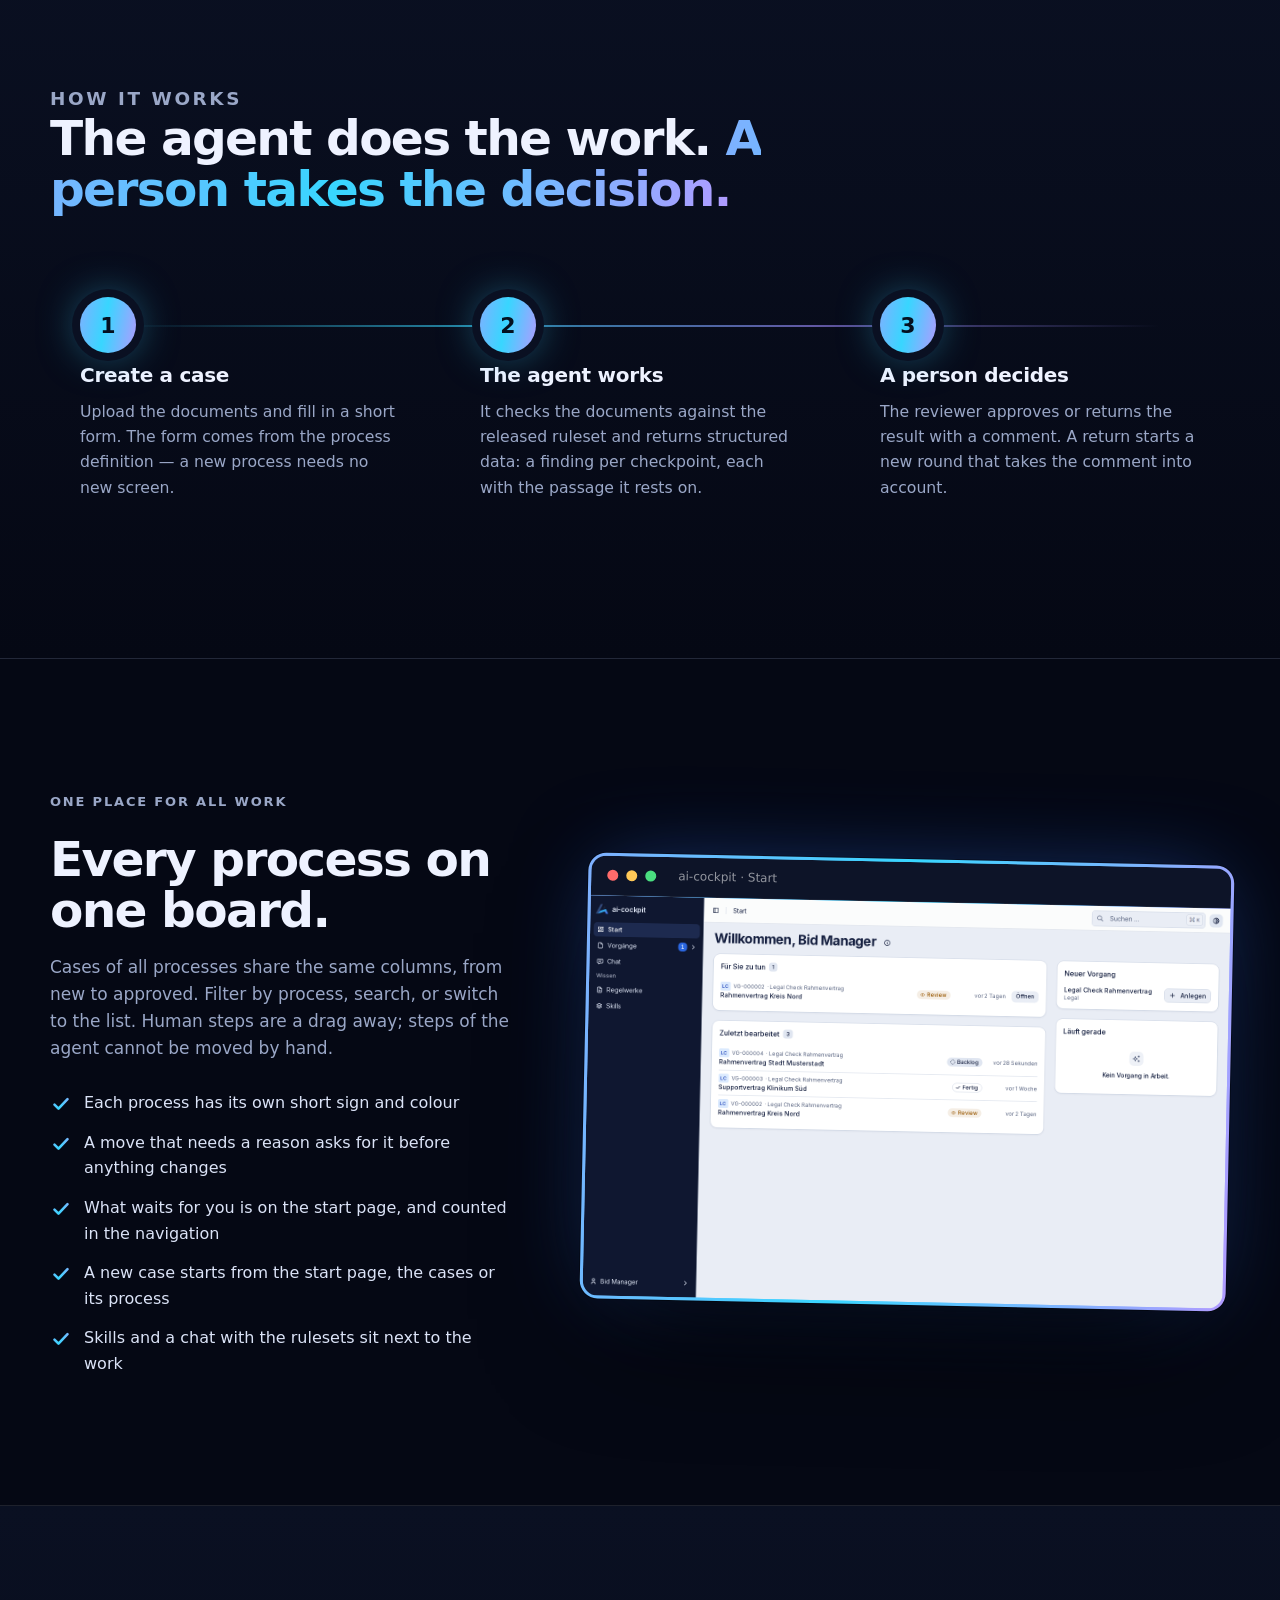
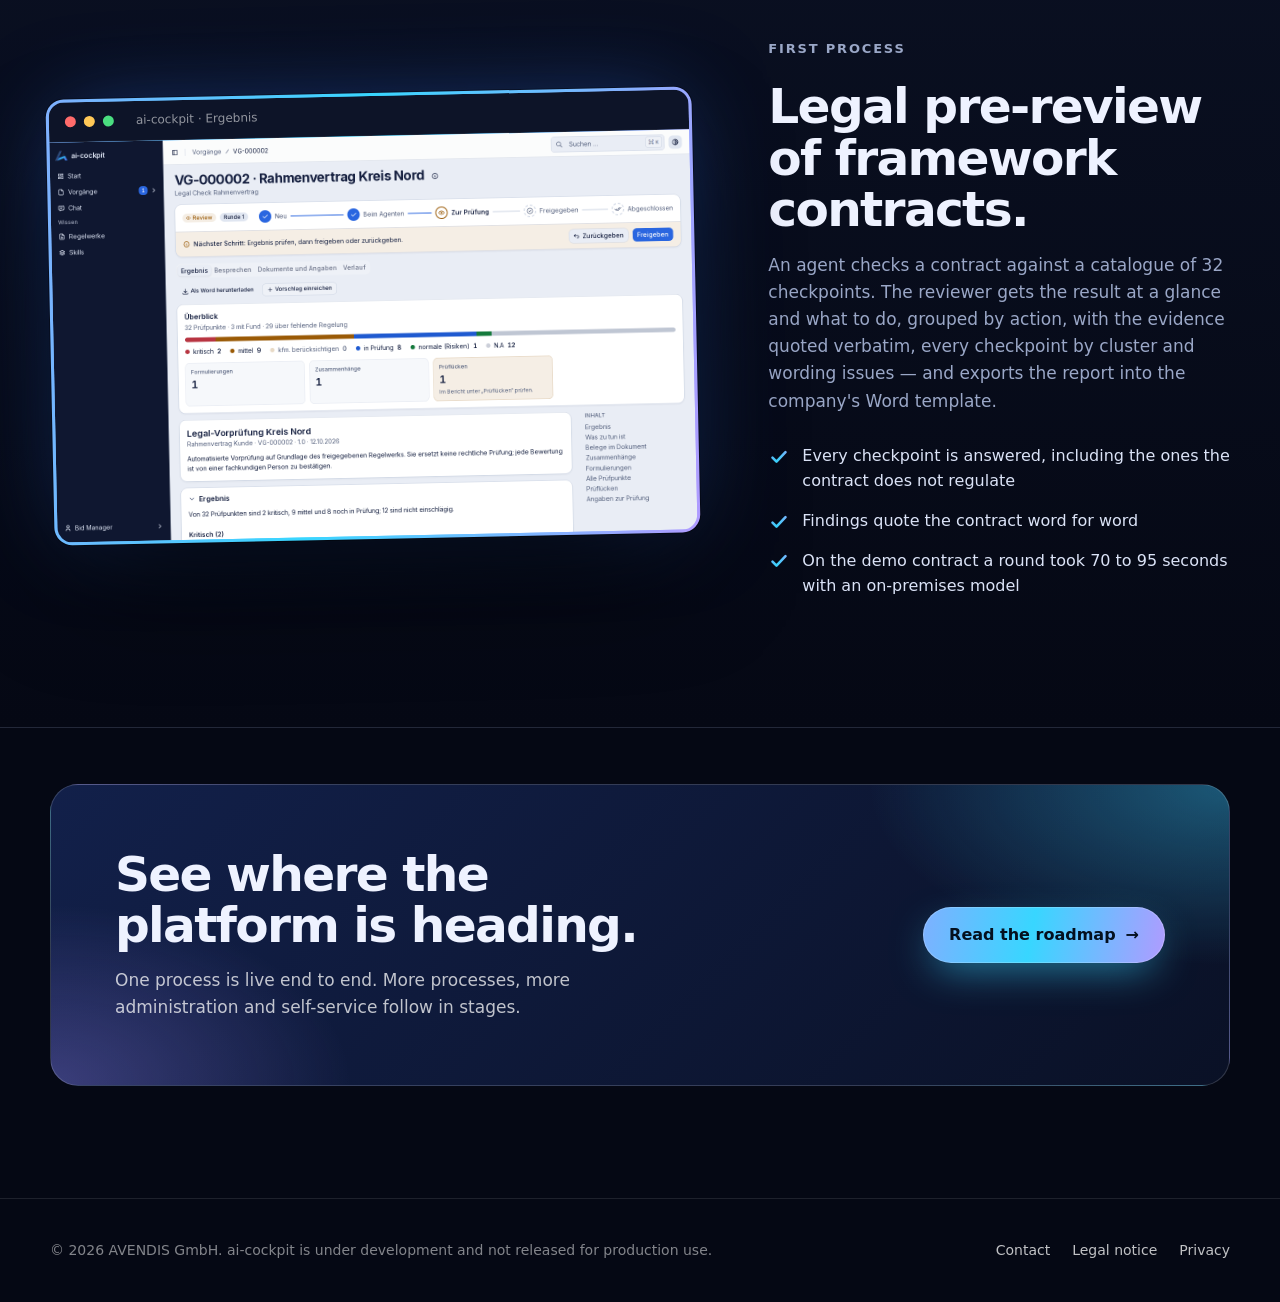
==== commit eead66d7: "Screenshots: foldable cases entry, no new-case button in the sidebar" ====
--- a/index.html
+++ b/index.html
@@ -152,7 +152,7 @@
               <li>Each process has its own short sign and colour</li>
               <li>A move that needs a reason asks for it before anything changes</li>
               <li>What waits for you is on the start page, and counted in the navigation</li>
-              <li>A new case is one click away from every page</li>
+              <li>A new case starts from the start page, the cases or its process</li>
               <li>Skills and a chat with the rulesets sit next to the work</li>
             </ul>
           </div>
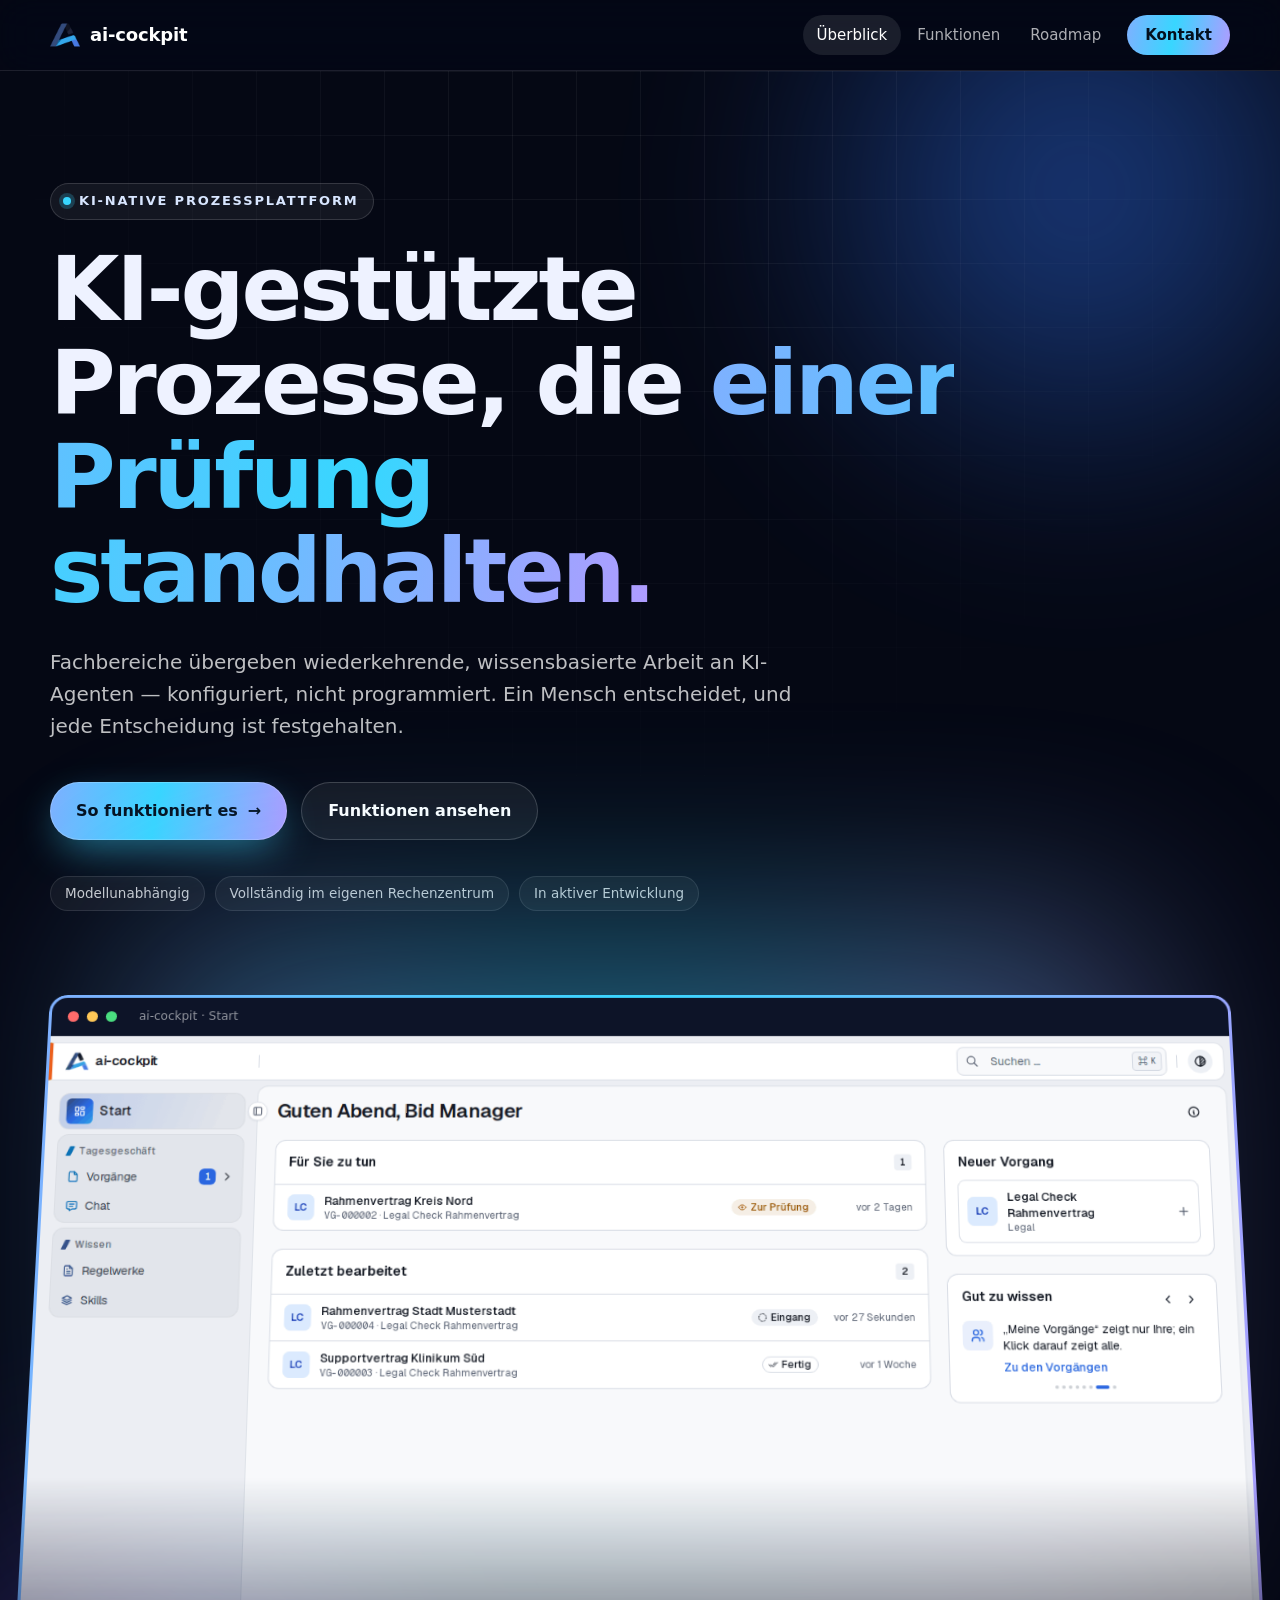
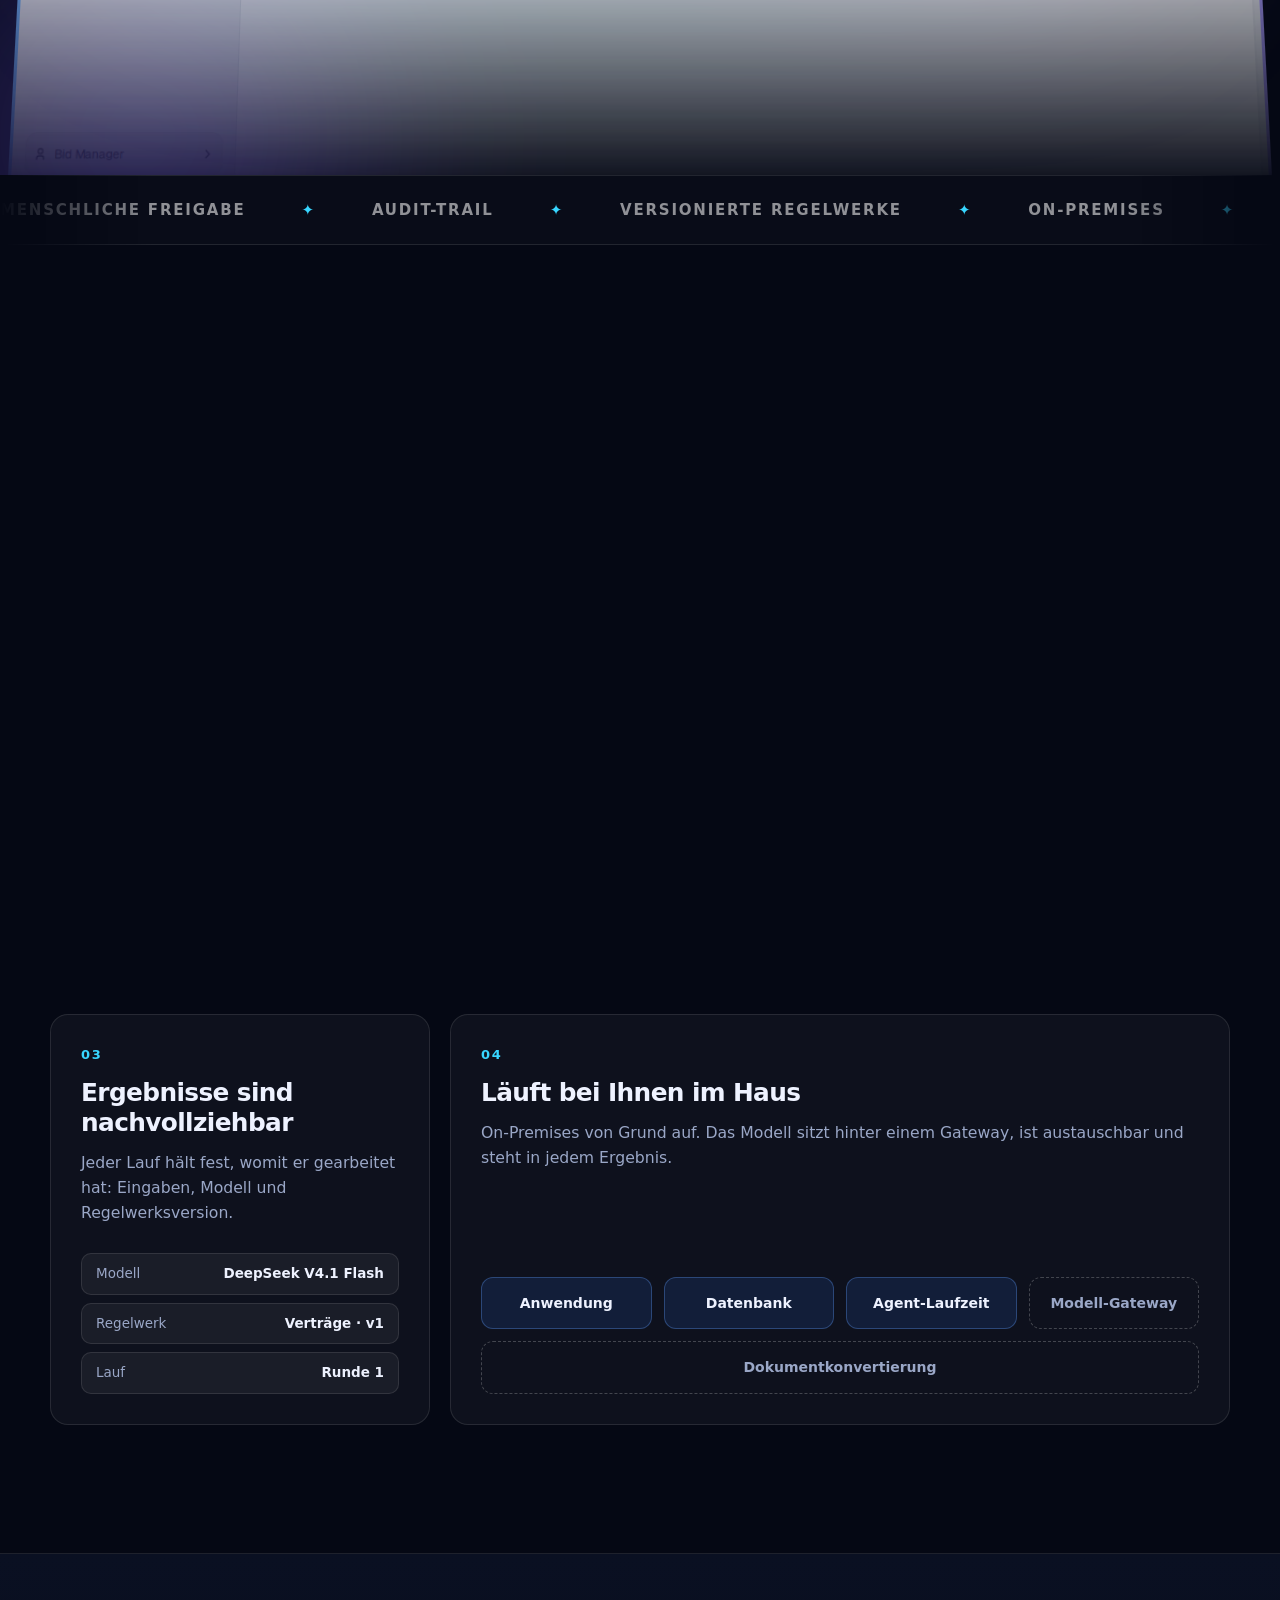
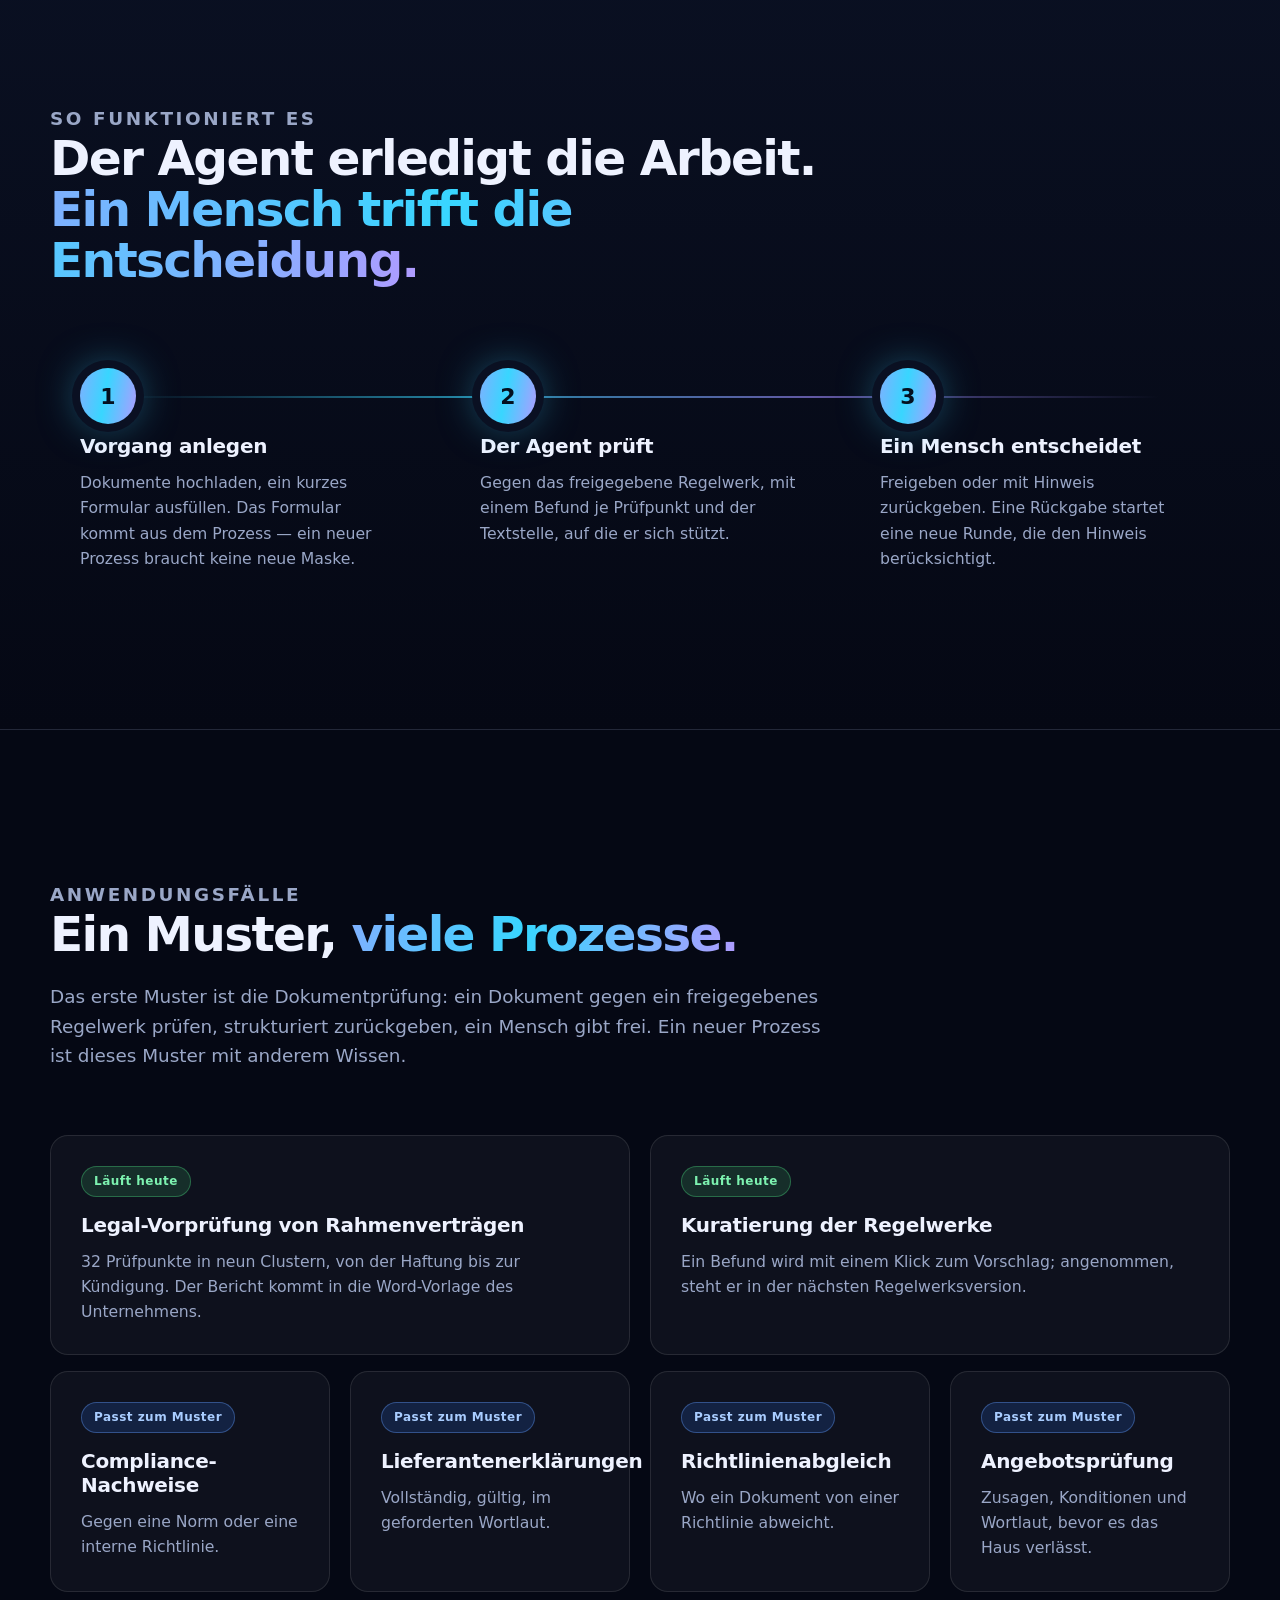
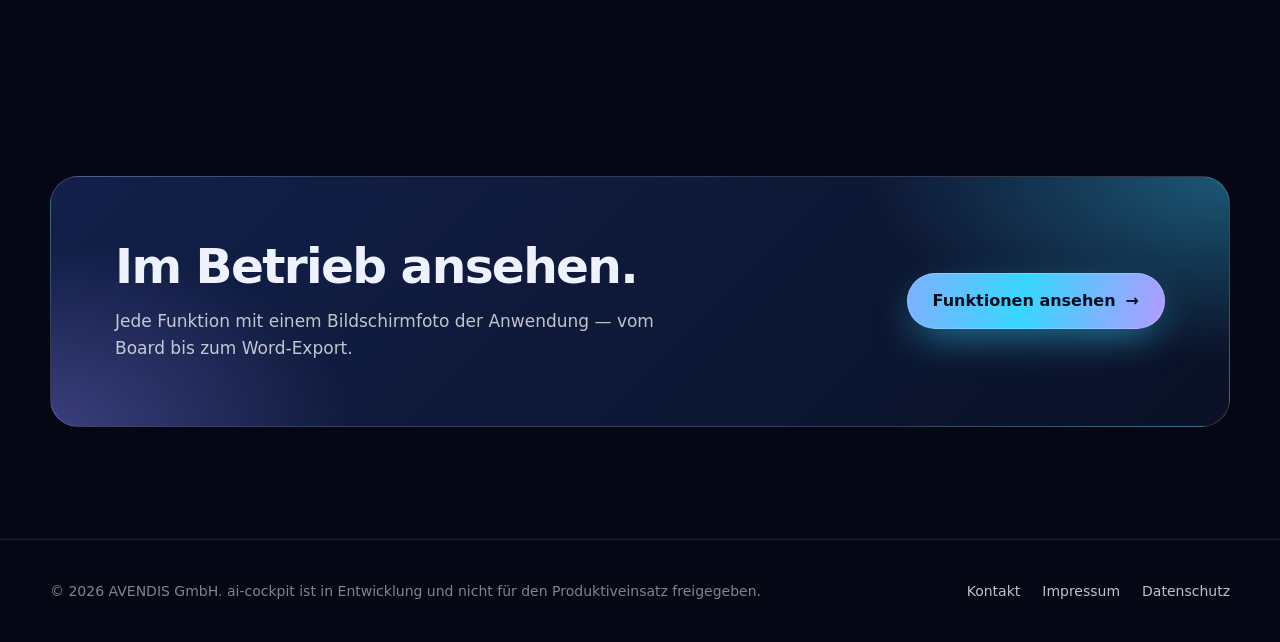
==== commit 062606ae: "German site, shorter: overview, features and roadmap; platform and use cases folded in; new screensh" ====
--- a/index.html
+++ b/index.html
@@ -1,12 +1,12 @@
 <!doctype html>
-<html lang="en">
+<html lang="de">
   <head>
     <meta charset="utf-8" />
     <meta name="viewport" content="width=device-width, initial-scale=1" />
-    <title>ai-cockpit — AI-assisted processes that stand up to an audit</title>
-    <meta name="description" content="ai-cockpit is a platform for AI-assisted business processes with human approval and a complete audit trail. Model-agnostic, runs entirely on-premises." />
-    <meta property="og:title" content="ai-cockpit — AI-assisted processes that stand up to an audit" />
-    <meta property="og:description" content="ai-cockpit is a platform for AI-assisted business processes with human approval and a complete audit trail. Model-agnostic, runs entirely on-premises." />
+    <title>ai-cockpit — KI-gestützte Prozesse, die einer Prüfung standhalten</title>
+    <meta name="description" content="ai-cockpit ist eine Plattform für KI-gestützte Geschäftsprozesse mit menschlicher Freigabe und lückenlosem Audit-Trail. Modellunabhängig, vollständig On-Premises." />
+    <meta property="og:title" content="ai-cockpit — KI-gestützte Prozesse, die einer Prüfung standhalten" />
+    <meta property="og:description" content="ai-cockpit ist eine Plattform für KI-gestützte Geschäftsprozesse mit menschlicher Freigabe und lückenlosem Audit-Trail. Modellunabhängig, vollständig On-Premises." />
     <meta property="og:type" content="website" />
     <meta property="og:image" content="assets/img/board.png" />
     <meta name="theme-color" content="#0d1529" />
@@ -14,18 +14,16 @@
     <link rel="stylesheet" href="assets/styles.css" />
   </head>
   <body>
-    <a class="skip" href="#main">Skip to content</a>
+    <a class="skip" href="#main">Zum Inhalt</a>
     <header class="site-header">
       <div class="wrap">
         <a class="brand" href="index.html"><img src="assets/logo.png" width="30" height="30" alt="" />ai-cockpit</a>
-        <button class="nav-toggle" type="button" aria-expanded="false" aria-controls="nav">Menu</button>
-        <nav class="nav" id="nav" aria-label="Main">
-          <a href="index.html" aria-current="page">Overview</a>
-          <a href="platform.html">Platform</a>
-          <a href="features.html">Features</a>
-          <a href="use-cases.html">Use cases</a>
+        <button class="nav-toggle" type="button" aria-expanded="false" aria-controls="nav">Menü</button>
+        <nav class="nav" id="nav" aria-label="Hauptnavigation">
+          <a href="index.html" aria-current="page">Überblick</a>
+          <a href="features.html">Funktionen</a>
           <a href="roadmap.html">Roadmap</a>
-          <a class="nav-cta" href="https://avendis.com/kontakt/" rel="noopener">Contact</a>
+          <a class="nav-cta" href="https://avendis.com/kontakt/" rel="noopener">Kontakt</a>
         </nav>
       </div>
     </header>
@@ -33,26 +31,25 @@
       <section class="hero">
         <div class="grid-lines" aria-hidden="true"></div>
         <div class="wrap">
-          <p class="eyebrow">AI-native process platform</p>
-          <h1>AI-assisted processes that <span class="grad">stand up to an audit.</span></h1>
+          <p class="eyebrow">KI-native Prozessplattform</p>
+          <h1>KI-gestützte Prozesse, die <span class="grad">einer Prüfung standhalten.</span></h1>
           <p class="lead">
-            ai-cockpit lets business units hand recurring, knowledge-based work to AI agents —
-            configured instead of programmed. A person decides at defined points, and every decision
-            is on record with author, time and reason.
+            Fachbereiche übergeben wiederkehrende, wissensbasierte Arbeit an KI-Agenten — konfiguriert,
+            nicht programmiert. Ein Mensch entscheidet, und jede Entscheidung ist festgehalten.
           </p>
           <div class="actions">
-            <a class="button primary" href="platform.html">See how it works</a>
-            <a class="button ghost" href="features.html">Explore the features</a>
+            <a class="button primary" href="#so-funktioniert-es">So funktioniert es</a>
+            <a class="button ghost" href="features.html">Funktionen ansehen</a>
           </div>
           <ul class="hero-note">
-            <li>Model-agnostic</li>
-            <li>Runs entirely in your own data centre</li>
-            <li>In active development</li>
+            <li>Modellunabhängig</li>
+            <li>Vollständig im eigenen Rechenzentrum</li>
+            <li>In aktiver Entwicklung</li>
           </ul>
           <div class="hero-shot">
             <div class="shot">
-              <div class="shot-bar" aria-hidden="true"><i></i><i></i><i></i><span>ai-cockpit · Vorgänge</span></div>
-              <img src="assets/img/board.png" width="1440" height="900" alt="The board: open cases of all processes in the columns Neu, Beim Agenten, Zur Prüfung and Freigegeben" />
+              <div class="shot-bar" aria-hidden="true"><i></i><i></i><i></i><span>ai-cockpit · Start</span></div>
+              <img src="assets/img/start.png" width="1440" height="900" alt="Die Startseite: was auf die angemeldete Person wartet, zuletzt Bearbeitetes, ein neuer Vorgang und ein Tipp" />
             </div>
           </div>
         </div>
@@ -60,154 +57,126 @@
 
       <div class="marquee" aria-hidden="true">
         <ul>
-          <li>Human approval</li><li>Audit trail</li><li>Versioned rulesets</li><li>On-premises</li><li>Model-agnostic</li><li>Reconstructable results</li><li>Configured, not programmed</li>
-          <li>Human approval</li><li>Audit trail</li><li>Versioned rulesets</li><li>On-premises</li><li>Model-agnostic</li><li>Reconstructable results</li><li>Configured, not programmed</li>
+          <li>Menschliche Freigabe</li><li>Audit-Trail</li><li>Versionierte Regelwerke</li><li>On-Premises</li><li>Modellunabhängig</li><li>Nachvollziehbare Ergebnisse</li><li>Konfiguriert, nicht programmiert</li>
+          <li>Menschliche Freigabe</li><li>Audit-Trail</li><li>Versionierte Regelwerke</li><li>On-Premises</li><li>Modellunabhängig</li><li>Nachvollziehbare Ergebnisse</li><li>Konfiguriert, nicht programmiert</li>
         </ul>
       </div>
 
       <section class="section spot">
         <div class="wrap">
           <div class="section-head">
-            <p class="eyebrow">Why ai-cockpit</p>
-            <h2>Not “build an agent”. <span class="grad">Run a process someone can answer for.</span></h2>
-            <p>
-              Four properties make the difference together. None of them is unique alone.
-            </p>
+            <p class="eyebrow">Warum ai-cockpit</p>
+            <h2>Nicht „einen Agenten bauen“. <span class="grad">Einen Prozess betreiben, für den jemand einstehen kann.</span></h2>
           </div>
           <div class="bento">
             <article class="card">
               <span class="index">01</span>
-              <h3>Decisions carry a reason</h3>
-              <p>Approval, return and withdrawal need a written reason. Each one is logged with who decided and when.</p>
+              <h3>Entscheidungen haben einen Grund</h3>
+              <p>Freigabe, Rückgabe und Rückzug brauchen eine Begründung — festgehalten mit Person und Zeit.</p>
               <div class="visual" aria-hidden="true">
-                <div class="quote">„Geprüft, keine Einwände.“<small>A reason, stored with author and time</small></div>
+                <div class="quote">„Geprüft, keine Einwände.“<small>Begründung mit Person und Zeit</small></div>
               </div>
             </article>
             <article class="card">
               <span class="index">02</span>
-              <h3>Knowledge is versioned</h3>
-              <p>The rules an agent checks against are maintained, versioned and released — not buried in a prompt.</p>
+              <h3>Wissen ist versioniert</h3>
+              <p>Die Regeln, gegen die geprüft wird, werden gepflegt, versioniert und freigegeben — nicht in einem Prompt versteckt.</p>
               <div class="visual" aria-hidden="true">
                 <span class="chip">Version 1</span><span class="chip arrow">→</span><span class="chip on">Version 2</span>
               </div>
             </article>
             <article class="card">
               <span class="index">03</span>
-              <h3>Results can be reconstructed</h3>
-              <p>Every run records its inputs, its model and the ruleset version it used.</p>
+              <h3>Ergebnisse sind nachvollziehbar</h3>
+              <p>Jeder Lauf hält fest, womit er gearbeitet hat: Eingaben, Modell und Regelwerksversion.</p>
               <div class="visual" aria-hidden="true">
                 <dl class="kv">
-                  <div><dt>Model</dt><dd>DeepSeek V4.1 Flash</dd></div>
-                  <div><dt>Ruleset</dt><dd>contracts · v1</dd></div>
-                  <div><dt>Run</dt><dd>Round 1</dd></div>
+                  <div><dt>Modell</dt><dd>DeepSeek V4.1 Flash</dd></div>
+                  <div><dt>Regelwerk</dt><dd>Verträge · v1</dd></div>
+                  <div><dt>Lauf</dt><dd>Runde 1</dd></div>
                 </dl>
               </div>
             </article>
             <article class="card">
               <span class="index">04</span>
-              <h3>It runs in your house</h3>
-              <p>On-premises by design. The model sits behind a gateway, can be exchanged, and is labelled in every result.</p>
+              <h3>Läuft bei Ihnen im Haus</h3>
+              <p>On-Premises von Grund auf. Das Modell sitzt hinter einem Gateway, ist austauschbar und steht in jedem Ergebnis.</p>
               <div class="visual" aria-hidden="true">
-                <div class="nodes"><span>Application</span><span>Database</span><span>Agent runtime</span><span class="out">Model gateway</span><span class="out">Document conversion</span></div>
+                <div class="nodes"><span>Anwendung</span><span>Datenbank</span><span>Agent-Laufzeit</span><span class="out">Modell-Gateway</span><span class="out">Dokumentkonvertierung</span></div>
               </div>
             </article>
           </div>
         </div>
       </section>
 
-      <section class="section white">
+      <section class="section white" id="so-funktioniert-es">
         <div class="wrap">
           <div class="section-head">
-            <p class="eyebrow">How it works</p>
-            <h2>The agent does the work. <span class="grad">A person takes the decision.</span></h2>
+            <p class="eyebrow">So funktioniert es</p>
+            <h2>Der Agent erledigt die Arbeit. <span class="grad">Ein Mensch trifft die Entscheidung.</span></h2>
           </div>
           <div class="grid three steps">
             <article class="card">
-              <h3>Create a case</h3>
-              <p>Upload the documents and fill in a short form. The form comes from the process definition — a new process needs no new screen.</p>
+              <h3>Vorgang anlegen</h3>
+              <p>Dokumente hochladen, ein kurzes Formular ausfüllen. Das Formular kommt aus dem Prozess — ein neuer Prozess braucht keine neue Maske.</p>
             </article>
             <article class="card">
-              <h3>The agent works</h3>
-              <p>It checks the documents against the released ruleset and returns structured data: a finding per checkpoint, each with the passage it rests on.</p>
+              <h3>Der Agent prüft</h3>
+              <p>Gegen das freigegebene Regelwerk, mit einem Befund je Prüfpunkt und der Textstelle, auf die er sich stützt.</p>
             </article>
             <article class="card">
-              <h3>A person decides</h3>
-              <p>The reviewer approves or returns the result with a comment. A return starts a new round that takes the comment into account.</p>
+              <h3>Ein Mensch entscheidet</h3>
+              <p>Freigeben oder mit Hinweis zurückgeben. Eine Rückgabe startet eine neue Runde, die den Hinweis berücksichtigt.</p>
             </article>
           </div>
         </div>
       </section>
 
       <section class="section">
-        <div class="wrap split">
-          <div>
-            <p class="eyebrow">One place for all work</p>
-            <h2>Every process on one board.</h2>
-            <p>
-              Cases of all processes share the same columns, from new to approved. Filter by process,
-              search, or switch to the list. Human steps are a drag away; steps of the agent cannot be
-              moved by hand.
-            </p>
-            <ul class="checks">
-              <li>Each process has its own short sign and colour</li>
-              <li>A move that needs a reason asks for it before anything changes</li>
-              <li>What waits for you is on the start page, and counted in the navigation</li>
-              <li>A new case starts from the start page, the cases or its process</li>
-              <li>Skills and a chat with the rulesets sit next to the work</li>
-            </ul>
+        <div class="wrap">
+          <div class="section-head">
+            <p class="eyebrow">Anwendungsfälle</p>
+            <h2>Ein Muster, <span class="grad">viele Prozesse.</span></h2>
+            <p>Das erste Muster ist die Dokumentprüfung: ein Dokument gegen ein freigegebenes Regelwerk prüfen, strukturiert zurückgeben, ein Mensch gibt frei. Ein neuer Prozess ist dieses Muster mit anderem Wissen.</p>
           </div>
-          <figure>
-          <div class="shot">
-            <div class="shot-bar" aria-hidden="true"><i></i><i></i><i></i><span>ai-cockpit · Start</span></div>
-            <img src="assets/img/start.png" width="1440" height="900" loading="lazy" alt="Start page with the cases that wait for the signed-in user, recent cases and the processes that can be started" />
+          <div class="grid two">
+            <article class="card">
+              <span class="tag live">Läuft heute</span>
+              <h3>Legal-Vorprüfung von Rahmenverträgen</h3>
+              <p>32 Prüfpunkte in neun Clustern, von der Haftung bis zur Kündigung. Der Bericht kommt in die Word-Vorlage des Unternehmens.</p>
+            </article>
+            <article class="card">
+              <span class="tag live">Läuft heute</span>
+              <h3>Kuratierung der Regelwerke</h3>
+              <p>Ein Befund wird mit einem Klick zum Vorschlag; angenommen, steht er in der nächsten Regelwerksversion.</p>
+            </article>
           </div>
-        </figure>
-        </div>
-      </section>
-
-      <section class="section white">
-        <div class="wrap split reverse">
-          <div>
-            <p class="eyebrow">First process</p>
-            <h2>Legal pre-review of framework contracts.</h2>
-            <p>
-              An agent checks a contract against a catalogue of 32 checkpoints. The reviewer gets the
-              result at a glance and what to do, grouped by action, with the evidence quoted verbatim,
-              every checkpoint by cluster and wording issues — and exports the report into the
-              company's Word template.
-            </p>
-            <ul class="checks">
-              <li>Every checkpoint is answered, including the ones the contract does not regulate</li>
-              <li>Findings quote the contract word for word</li>
-              <li>On the demo contract a round took 70 to 95 seconds with an on-premises model</li>
-            </ul>
+          <div class="grid four">
+            <article class="card"><span class="tag fits">Passt zum Muster</span><h3>Compliance-Nachweise</h3><p>Gegen eine Norm oder eine interne Richtlinie.</p></article>
+            <article class="card"><span class="tag fits">Passt zum Muster</span><h3>Lieferantenerklärungen</h3><p>Vollständig, gültig, im geforderten Wortlaut.</p></article>
+            <article class="card"><span class="tag fits">Passt zum Muster</span><h3>Richtlinienabgleich</h3><p>Wo ein Dokument von einer Richtlinie abweicht.</p></article>
+            <article class="card"><span class="tag fits">Passt zum Muster</span><h3>Angebotsprüfung</h3><p>Zusagen, Konditionen und Wortlaut, bevor es das Haus verlässt.</p></article>
           </div>
-          <figure>
-          <div class="shot">
-            <div class="shot-bar" aria-hidden="true"><i></i><i></i><i></i><span>ai-cockpit · Ergebnis</span></div>
-            <img src="assets/img/result.png" width="1440" height="900" loading="lazy" alt="Review result of a contract: the ratings at a glance, the next step and the table of contents" />
-          </div>
-        </figure>
         </div>
       </section>
 
       <section class="band">
         <div class="wrap">
           <div>
-            <h2>See where the platform is heading.</h2>
-            <p>One process is live end to end. More processes, more administration and self-service follow in stages.</p>
+            <h2>Im Betrieb ansehen.</h2>
+            <p>Jede Funktion mit einem Bildschirmfoto der Anwendung — vom Board bis zum Word-Export.</p>
           </div>
-          <a class="button primary" href="roadmap.html">Read the roadmap</a>
+          <a class="button primary" href="features.html">Funktionen ansehen</a>
         </div>
       </section>
     </main>
     <footer class="site-footer">
       <div class="wrap">
-        <span>© 2026 AVENDIS GmbH. ai-cockpit is under development and not released for production use.</span>
-        <nav aria-label="Footer">
-          <a href="https://avendis.com/kontakt/" rel="noopener">Contact</a>
-          <a href="https://avendis.com/impressum/" rel="noopener">Legal notice</a>
-          <a href="privacy.html">Privacy</a>
+        <span>© 2026 AVENDIS GmbH. ai-cockpit ist in Entwicklung und nicht für den Produktiveinsatz freigegeben.</span>
+        <nav aria-label="Fußzeile">
+          <a href="https://avendis.com/kontakt/" rel="noopener">Kontakt</a>
+          <a href="https://avendis.com/impressum/" rel="noopener">Impressum</a>
+          <a href="privacy.html">Datenschutz</a>
         </nav>
       </div>
     </footer>
--- a/assets/styles.css
+++ b/assets/styles.css
@@ -1310,3 +1310,8 @@
     transition: none;
   }
 }
+
+/* Two grids in one section stand apart. */
+.grid + .grid {
+  margin-top: 1rem;
+}
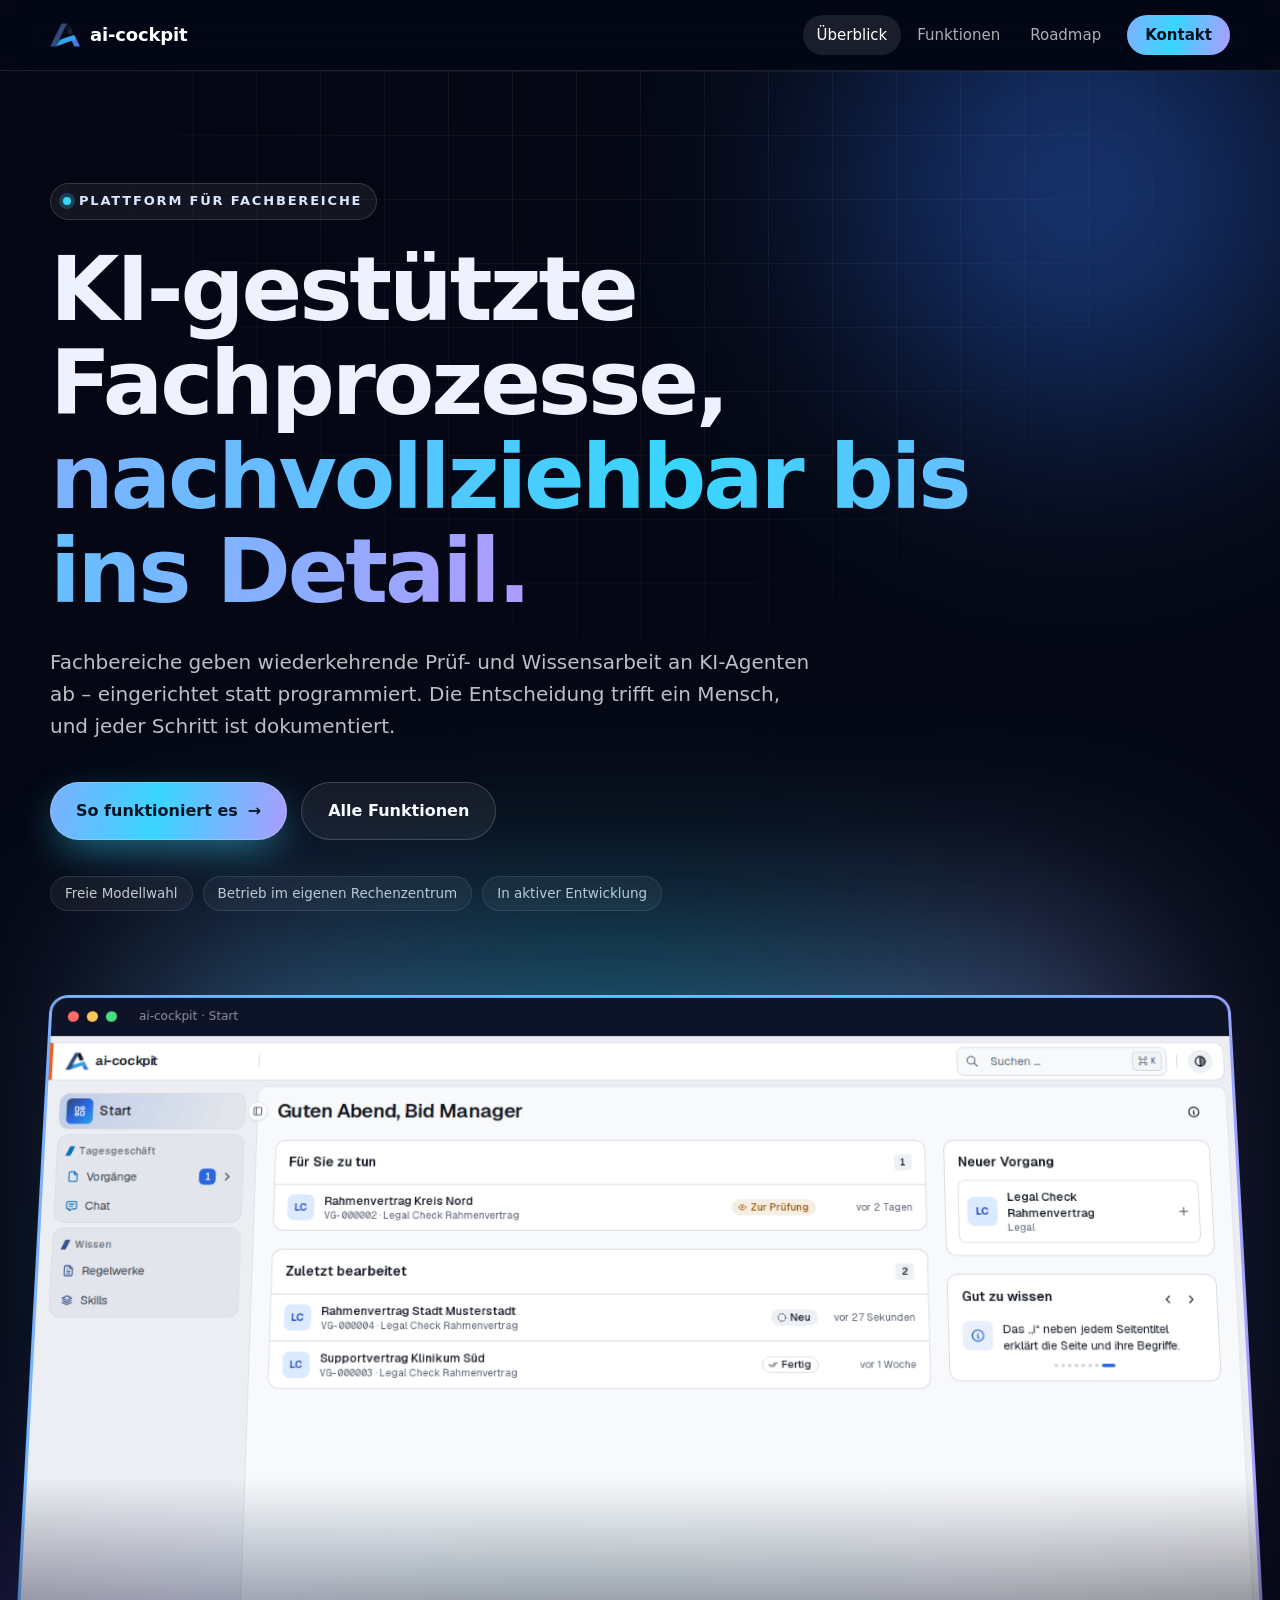
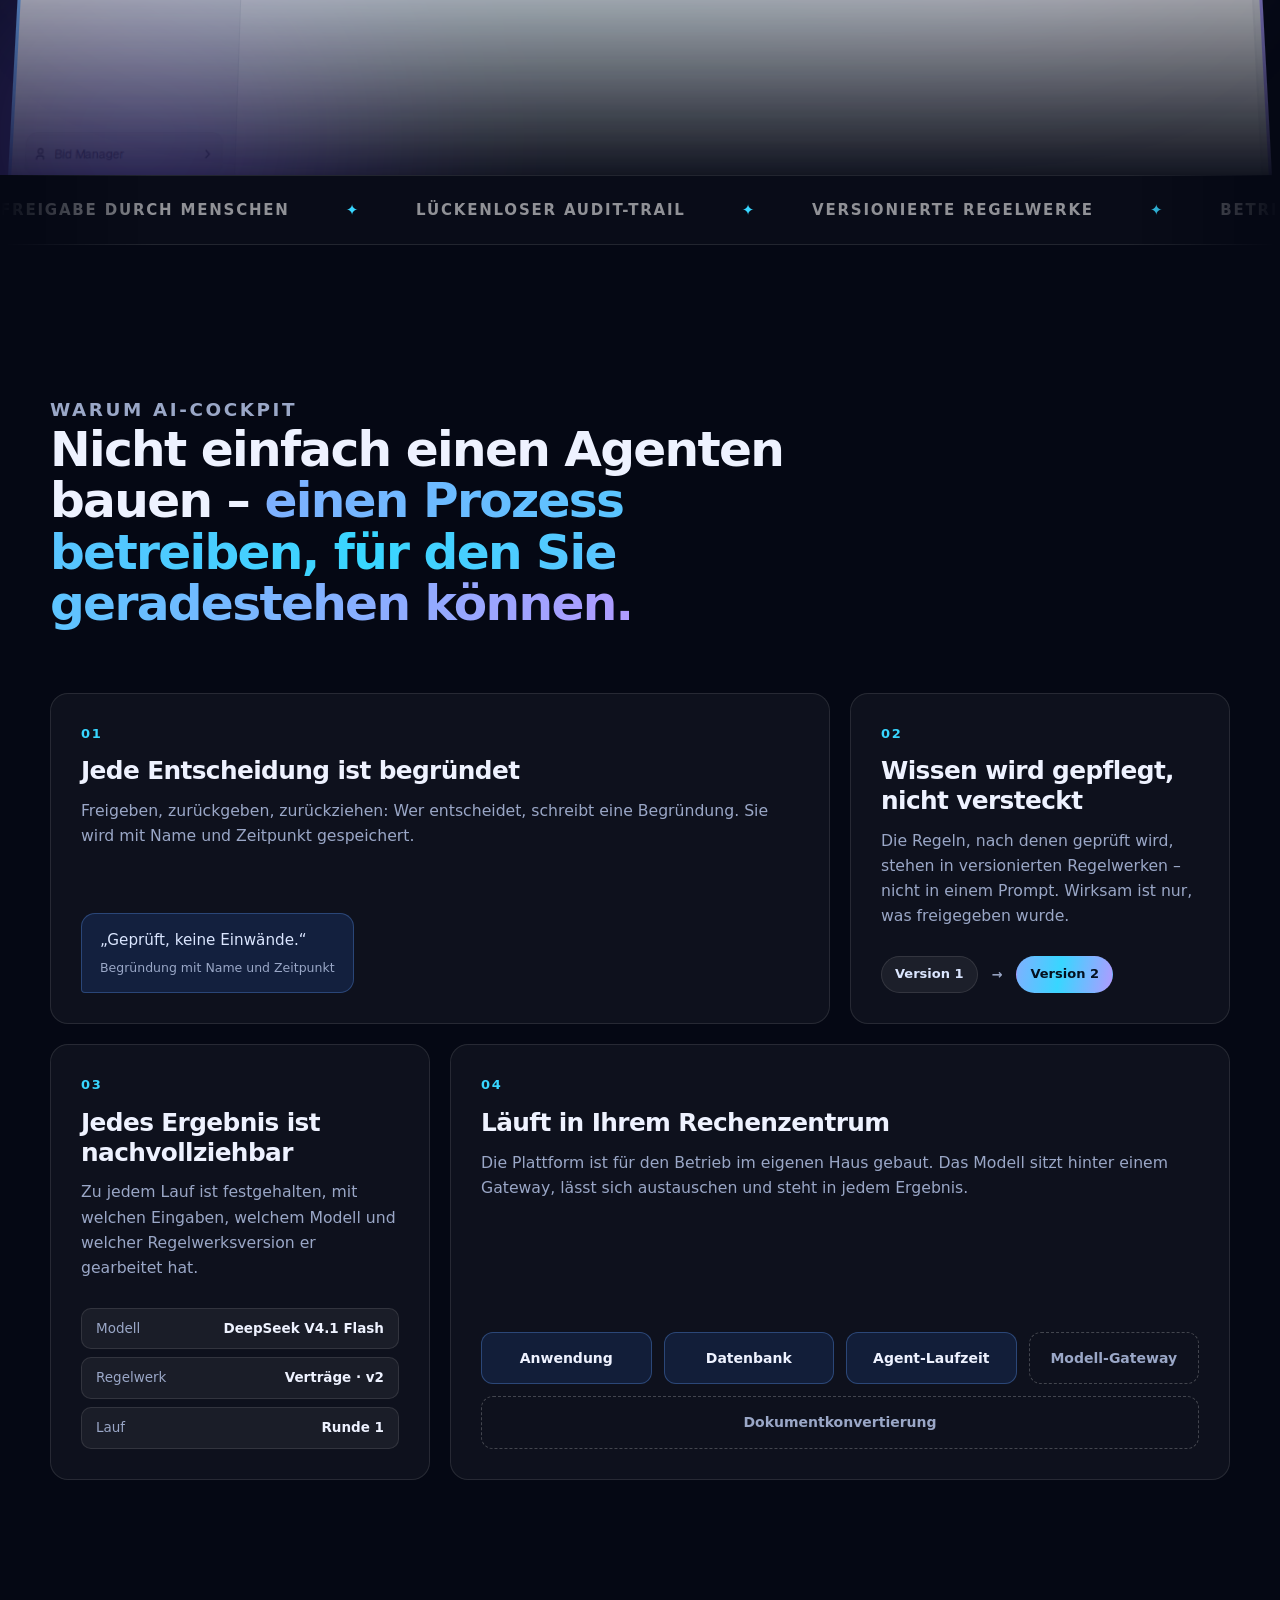
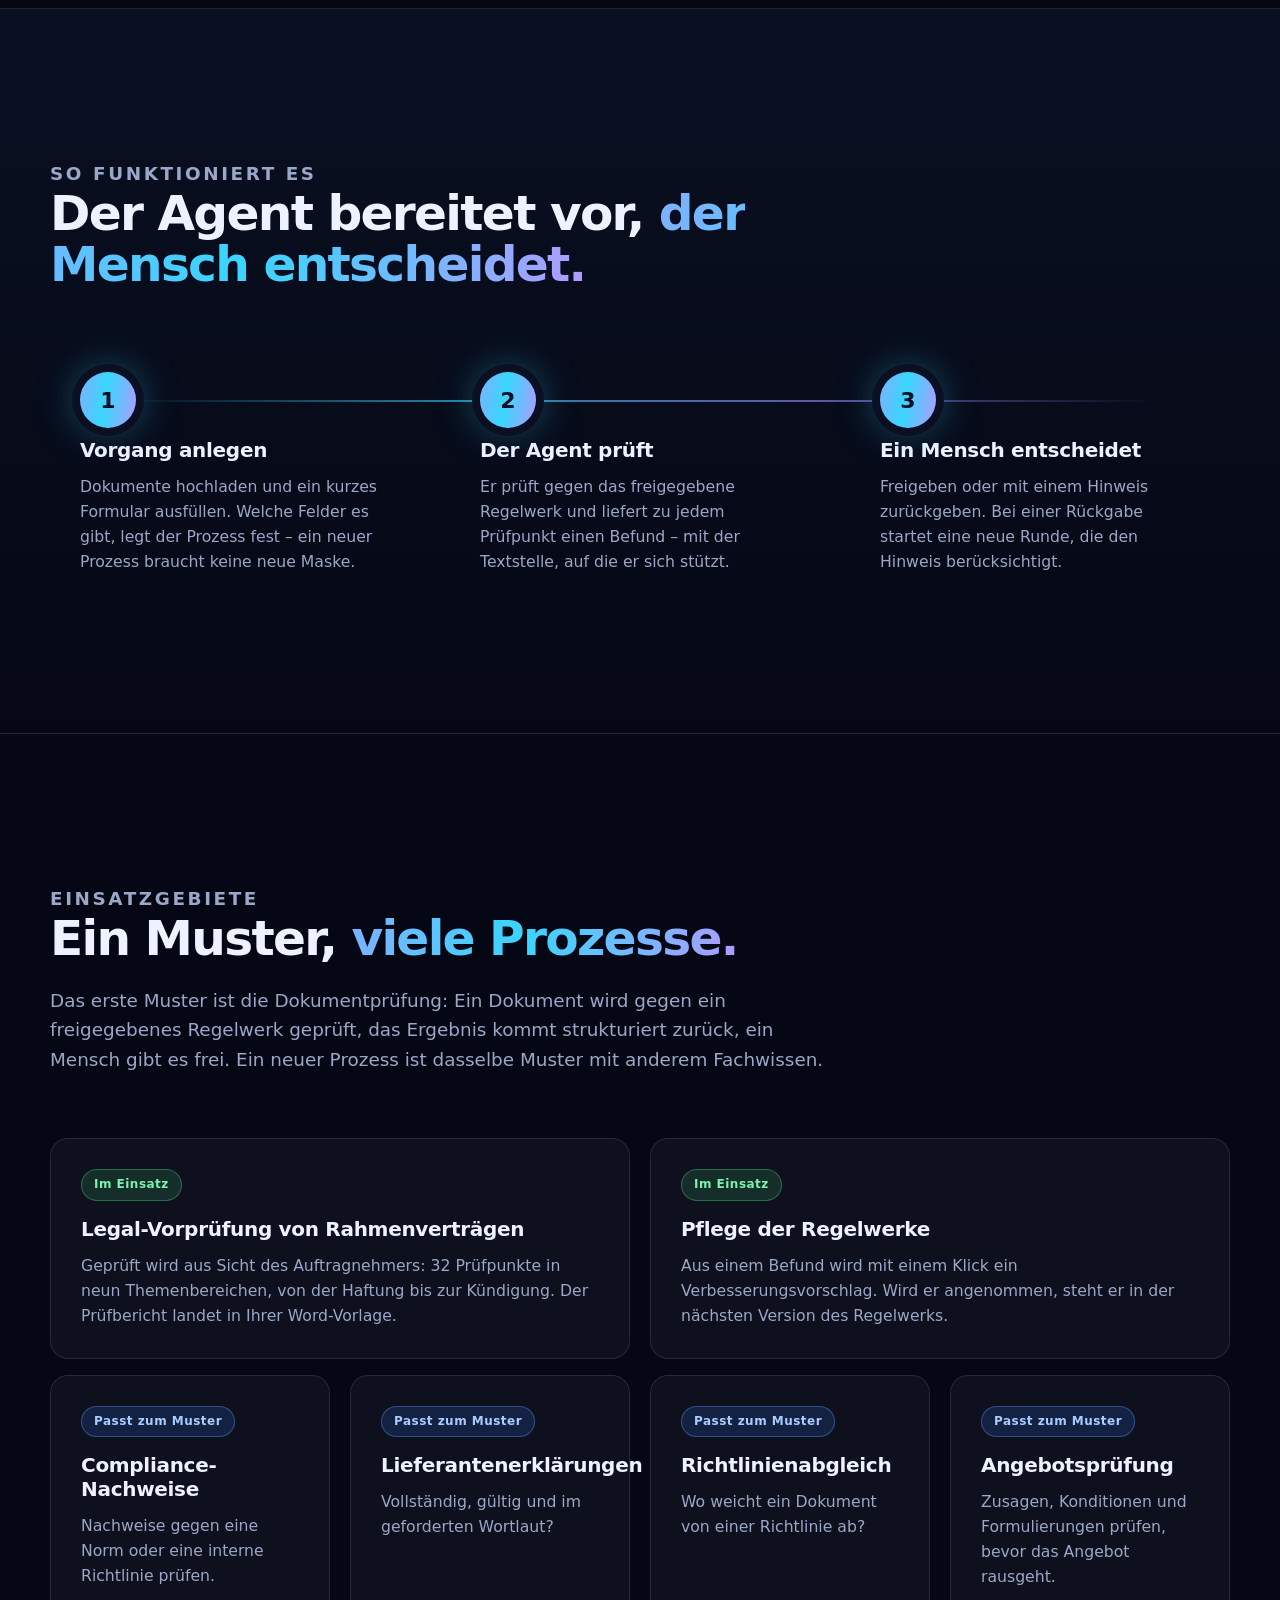
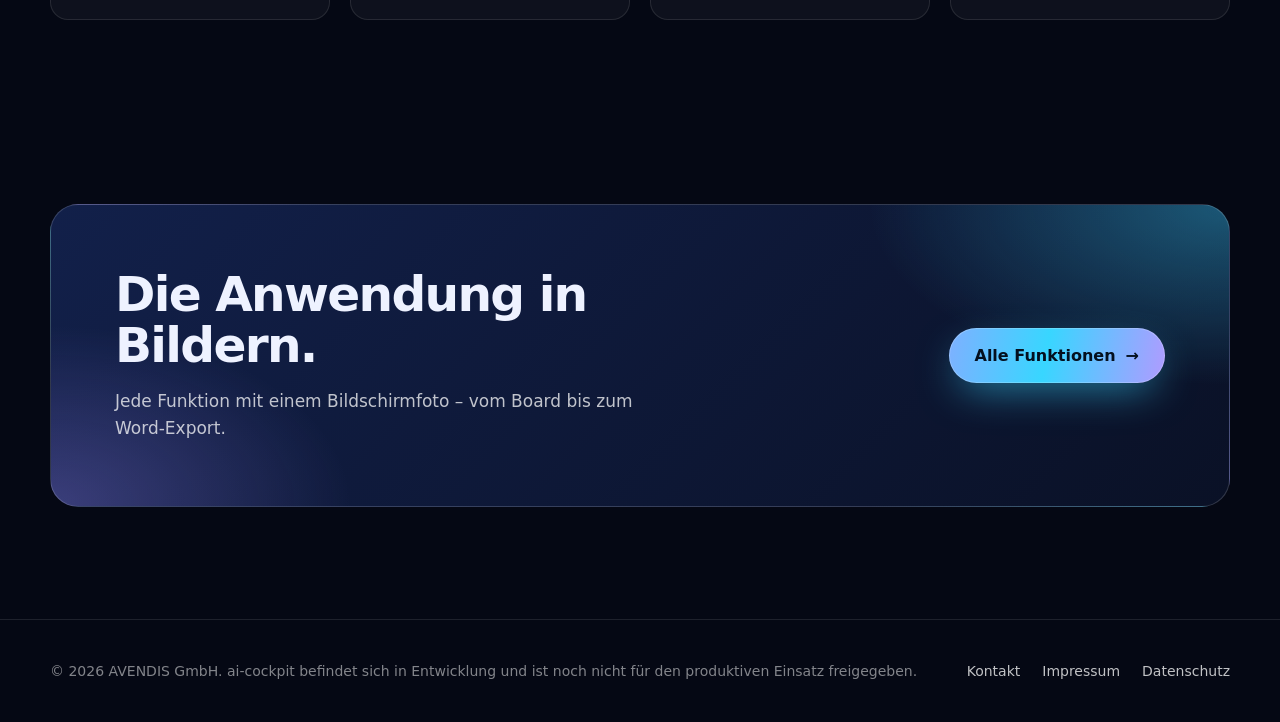
==== commit ce57b022: "Site rewritten in plain German; features one by one again; images after the state names" ====
--- a/index.html
+++ b/index.html
@@ -3,12 +3,12 @@
   <head>
     <meta charset="utf-8" />
     <meta name="viewport" content="width=device-width, initial-scale=1" />
-    <title>ai-cockpit — KI-gestützte Prozesse, die einer Prüfung standhalten</title>
-    <meta name="description" content="ai-cockpit ist eine Plattform für KI-gestützte Geschäftsprozesse mit menschlicher Freigabe und lückenlosem Audit-Trail. Modellunabhängig, vollständig On-Premises." />
-    <meta property="og:title" content="ai-cockpit — KI-gestützte Prozesse, die einer Prüfung standhalten" />
-    <meta property="og:description" content="ai-cockpit ist eine Plattform für KI-gestützte Geschäftsprozesse mit menschlicher Freigabe und lückenlosem Audit-Trail. Modellunabhängig, vollständig On-Premises." />
+    <title>ai-cockpit – KI-gestützte Fachprozesse, nachvollziehbar bis ins Detail</title>
+    <meta name="description" content="ai-cockpit ist eine Plattform für KI-gestützte Fachprozesse: Agenten bereiten vor, Menschen entscheiden, jeder Schritt ist dokumentiert. Freie Modellwahl, Betrieb im eigenen Rechenzentrum." />
+    <meta property="og:title" content="ai-cockpit – KI-gestützte Fachprozesse, nachvollziehbar bis ins Detail" />
+    <meta property="og:description" content="ai-cockpit ist eine Plattform für KI-gestützte Fachprozesse: Agenten bereiten vor, Menschen entscheiden, jeder Schritt ist dokumentiert. Freie Modellwahl, Betrieb im eigenen Rechenzentrum." />
     <meta property="og:type" content="website" />
-    <meta property="og:image" content="assets/img/board.png" />
+    <meta property="og:image" content="assets/img/start.png" />
     <meta name="theme-color" content="#0d1529" />
     <link rel="icon" href="assets/logo.png" />
     <link rel="stylesheet" href="assets/styles.css" />
@@ -31,25 +31,25 @@
       <section class="hero">
         <div class="grid-lines" aria-hidden="true"></div>
         <div class="wrap">
-          <p class="eyebrow">KI-native Prozessplattform</p>
-          <h1>KI-gestützte Prozesse, die <span class="grad">einer Prüfung standhalten.</span></h1>
+          <p class="eyebrow">Plattform für Fachbereiche</p>
+          <h1>KI-gestützte Fachprozesse, <span class="grad">nachvollziehbar bis ins Detail.</span></h1>
           <p class="lead">
-            Fachbereiche übergeben wiederkehrende, wissensbasierte Arbeit an KI-Agenten — konfiguriert,
-            nicht programmiert. Ein Mensch entscheidet, und jede Entscheidung ist festgehalten.
+            Fachbereiche geben wiederkehrende Prüf- und Wissensarbeit an KI-Agenten ab – eingerichtet
+            statt programmiert. Die Entscheidung trifft ein Mensch, und jeder Schritt ist dokumentiert.
           </p>
           <div class="actions">
             <a class="button primary" href="#so-funktioniert-es">So funktioniert es</a>
-            <a class="button ghost" href="features.html">Funktionen ansehen</a>
+            <a class="button ghost" href="features.html">Alle Funktionen</a>
           </div>
           <ul class="hero-note">
-            <li>Modellunabhängig</li>
-            <li>Vollständig im eigenen Rechenzentrum</li>
+            <li>Freie Modellwahl</li>
+            <li>Betrieb im eigenen Rechenzentrum</li>
             <li>In aktiver Entwicklung</li>
           </ul>
           <div class="hero-shot">
             <div class="shot">
               <div class="shot-bar" aria-hidden="true"><i></i><i></i><i></i><span>ai-cockpit · Start</span></div>
-              <img src="assets/img/start.png" width="1440" height="900" alt="Die Startseite: was auf die angemeldete Person wartet, zuletzt Bearbeitetes, ein neuer Vorgang und ein Tipp" />
+              <img src="assets/img/start.png" width="1440" height="900" alt="Die Startseite: was auf die angemeldete Person wartet, zuletzt bearbeitete Vorgänge, ein neuer Vorgang und ein Tipp" />
             </div>
           </div>
         </div>
@@ -57,8 +57,8 @@
 
       <div class="marquee" aria-hidden="true">
         <ul>
-          <li>Menschliche Freigabe</li><li>Audit-Trail</li><li>Versionierte Regelwerke</li><li>On-Premises</li><li>Modellunabhängig</li><li>Nachvollziehbare Ergebnisse</li><li>Konfiguriert, nicht programmiert</li>
-          <li>Menschliche Freigabe</li><li>Audit-Trail</li><li>Versionierte Regelwerke</li><li>On-Premises</li><li>Modellunabhängig</li><li>Nachvollziehbare Ergebnisse</li><li>Konfiguriert, nicht programmiert</li>
+          <li>Freigabe durch Menschen</li><li>Lückenloser Audit-Trail</li><li>Versionierte Regelwerke</li><li>Betrieb im eigenen Haus</li><li>Freie Modellwahl</li><li>Nachvollziehbare Ergebnisse</li><li>Einrichten statt programmieren</li>
+          <li>Freigabe durch Menschen</li><li>Lückenloser Audit-Trail</li><li>Versionierte Regelwerke</li><li>Betrieb im eigenen Haus</li><li>Freie Modellwahl</li><li>Nachvollziehbare Ergebnisse</li><li>Einrichten statt programmieren</li>
         </ul>
       </div>
 
@@ -66,41 +66,41 @@
         <div class="wrap">
           <div class="section-head">
             <p class="eyebrow">Warum ai-cockpit</p>
-            <h2>Nicht „einen Agenten bauen“. <span class="grad">Einen Prozess betreiben, für den jemand einstehen kann.</span></h2>
+            <h2>Nicht einfach einen Agenten bauen – <span class="grad">einen Prozess betreiben, für den Sie geradestehen können.</span></h2>
           </div>
           <div class="bento">
             <article class="card">
               <span class="index">01</span>
-              <h3>Entscheidungen haben einen Grund</h3>
-              <p>Freigabe, Rückgabe und Rückzug brauchen eine Begründung — festgehalten mit Person und Zeit.</p>
+              <h3>Jede Entscheidung ist begründet</h3>
+              <p>Freigeben, zurückgeben, zurückziehen: Wer entscheidet, schreibt eine Begründung. Sie wird mit Name und Zeitpunkt gespeichert.</p>
               <div class="visual" aria-hidden="true">
-                <div class="quote">„Geprüft, keine Einwände.“<small>Begründung mit Person und Zeit</small></div>
+                <div class="quote">„Geprüft, keine Einwände.“<small>Begründung mit Name und Zeitpunkt</small></div>
               </div>
             </article>
             <article class="card">
               <span class="index">02</span>
-              <h3>Wissen ist versioniert</h3>
-              <p>Die Regeln, gegen die geprüft wird, werden gepflegt, versioniert und freigegeben — nicht in einem Prompt versteckt.</p>
+              <h3>Wissen wird gepflegt, nicht versteckt</h3>
+              <p>Die Regeln, nach denen geprüft wird, stehen in versionierten Regelwerken – nicht in einem Prompt. Wirksam ist nur, was freigegeben wurde.</p>
               <div class="visual" aria-hidden="true">
                 <span class="chip">Version 1</span><span class="chip arrow">→</span><span class="chip on">Version 2</span>
               </div>
             </article>
             <article class="card">
               <span class="index">03</span>
-              <h3>Ergebnisse sind nachvollziehbar</h3>
-              <p>Jeder Lauf hält fest, womit er gearbeitet hat: Eingaben, Modell und Regelwerksversion.</p>
+              <h3>Jedes Ergebnis ist nachvollziehbar</h3>
+              <p>Zu jedem Lauf ist festgehalten, mit welchen Eingaben, welchem Modell und welcher Regelwerksversion er gearbeitet hat.</p>
               <div class="visual" aria-hidden="true">
                 <dl class="kv">
                   <div><dt>Modell</dt><dd>DeepSeek V4.1 Flash</dd></div>
-                  <div><dt>Regelwerk</dt><dd>Verträge · v1</dd></div>
+                  <div><dt>Regelwerk</dt><dd>Verträge · v2</dd></div>
                   <div><dt>Lauf</dt><dd>Runde 1</dd></div>
                 </dl>
               </div>
             </article>
             <article class="card">
               <span class="index">04</span>
-              <h3>Läuft bei Ihnen im Haus</h3>
-              <p>On-Premises von Grund auf. Das Modell sitzt hinter einem Gateway, ist austauschbar und steht in jedem Ergebnis.</p>
+              <h3>Läuft in Ihrem Rechenzentrum</h3>
+              <p>Die Plattform ist für den Betrieb im eigenen Haus gebaut. Das Modell sitzt hinter einem Gateway, lässt sich austauschen und steht in jedem Ergebnis.</p>
               <div class="visual" aria-hidden="true">
                 <div class="nodes"><span>Anwendung</span><span>Datenbank</span><span>Agent-Laufzeit</span><span class="out">Modell-Gateway</span><span class="out">Dokumentkonvertierung</span></div>
               </div>
@@ -113,20 +113,20 @@
         <div class="wrap">
           <div class="section-head">
             <p class="eyebrow">So funktioniert es</p>
-            <h2>Der Agent erledigt die Arbeit. <span class="grad">Ein Mensch trifft die Entscheidung.</span></h2>
+            <h2>Der Agent bereitet vor, <span class="grad">der Mensch entscheidet.</span></h2>
           </div>
           <div class="grid three steps">
             <article class="card">
               <h3>Vorgang anlegen</h3>
-              <p>Dokumente hochladen, ein kurzes Formular ausfüllen. Das Formular kommt aus dem Prozess — ein neuer Prozess braucht keine neue Maske.</p>
+              <p>Dokumente hochladen und ein kurzes Formular ausfüllen. Welche Felder es gibt, legt der Prozess fest – ein neuer Prozess braucht keine neue Maske.</p>
             </article>
             <article class="card">
               <h3>Der Agent prüft</h3>
-              <p>Gegen das freigegebene Regelwerk, mit einem Befund je Prüfpunkt und der Textstelle, auf die er sich stützt.</p>
+              <p>Er prüft gegen das freigegebene Regelwerk und liefert zu jedem Prüfpunkt einen Befund – mit der Textstelle, auf die er sich stützt.</p>
             </article>
             <article class="card">
               <h3>Ein Mensch entscheidet</h3>
-              <p>Freigeben oder mit Hinweis zurückgeben. Eine Rückgabe startet eine neue Runde, die den Hinweis berücksichtigt.</p>
+              <p>Freigeben oder mit einem Hinweis zurückgeben. Bei einer Rückgabe startet eine neue Runde, die den Hinweis berücksichtigt.</p>
             </article>
           </div>
         </div>
@@ -135,27 +135,27 @@
       <section class="section">
         <div class="wrap">
           <div class="section-head">
-            <p class="eyebrow">Anwendungsfälle</p>
+            <p class="eyebrow">Einsatzgebiete</p>
             <h2>Ein Muster, <span class="grad">viele Prozesse.</span></h2>
-            <p>Das erste Muster ist die Dokumentprüfung: ein Dokument gegen ein freigegebenes Regelwerk prüfen, strukturiert zurückgeben, ein Mensch gibt frei. Ein neuer Prozess ist dieses Muster mit anderem Wissen.</p>
+            <p>Das erste Muster ist die Dokumentprüfung: Ein Dokument wird gegen ein freigegebenes Regelwerk geprüft, das Ergebnis kommt strukturiert zurück, ein Mensch gibt es frei. Ein neuer Prozess ist dasselbe Muster mit anderem Fachwissen.</p>
           </div>
           <div class="grid two">
             <article class="card">
-              <span class="tag live">Läuft heute</span>
+              <span class="tag live">Im Einsatz</span>
               <h3>Legal-Vorprüfung von Rahmenverträgen</h3>
-              <p>32 Prüfpunkte in neun Clustern, von der Haftung bis zur Kündigung. Der Bericht kommt in die Word-Vorlage des Unternehmens.</p>
+              <p>Geprüft wird aus Sicht des Auftragnehmers: 32 Prüfpunkte in neun Themenbereichen, von der Haftung bis zur Kündigung. Der Prüfbericht landet in Ihrer Word-Vorlage.</p>
             </article>
             <article class="card">
-              <span class="tag live">Läuft heute</span>
-              <h3>Kuratierung der Regelwerke</h3>
-              <p>Ein Befund wird mit einem Klick zum Vorschlag; angenommen, steht er in der nächsten Regelwerksversion.</p>
+              <span class="tag live">Im Einsatz</span>
+              <h3>Pflege der Regelwerke</h3>
+              <p>Aus einem Befund wird mit einem Klick ein Verbesserungsvorschlag. Wird er angenommen, steht er in der nächsten Version des Regelwerks.</p>
             </article>
           </div>
           <div class="grid four">
-            <article class="card"><span class="tag fits">Passt zum Muster</span><h3>Compliance-Nachweise</h3><p>Gegen eine Norm oder eine interne Richtlinie.</p></article>
-            <article class="card"><span class="tag fits">Passt zum Muster</span><h3>Lieferantenerklärungen</h3><p>Vollständig, gültig, im geforderten Wortlaut.</p></article>
-            <article class="card"><span class="tag fits">Passt zum Muster</span><h3>Richtlinienabgleich</h3><p>Wo ein Dokument von einer Richtlinie abweicht.</p></article>
-            <article class="card"><span class="tag fits">Passt zum Muster</span><h3>Angebotsprüfung</h3><p>Zusagen, Konditionen und Wortlaut, bevor es das Haus verlässt.</p></article>
+            <article class="card"><span class="tag fits">Passt zum Muster</span><h3>Compliance-Nachweise</h3><p>Nachweise gegen eine Norm oder eine interne Richtlinie prüfen.</p></article>
+            <article class="card"><span class="tag fits">Passt zum Muster</span><h3>Lieferantenerklärungen</h3><p>Vollständig, gültig und im geforderten Wortlaut?</p></article>
+            <article class="card"><span class="tag fits">Passt zum Muster</span><h3>Richtlinienabgleich</h3><p>Wo weicht ein Dokument von einer Richtlinie ab?</p></article>
+            <article class="card"><span class="tag fits">Passt zum Muster</span><h3>Angebotsprüfung</h3><p>Zusagen, Konditionen und Formulierungen prüfen, bevor das Angebot rausgeht.</p></article>
           </div>
         </div>
       </section>
@@ -163,16 +163,16 @@
       <section class="band">
         <div class="wrap">
           <div>
-            <h2>Im Betrieb ansehen.</h2>
-            <p>Jede Funktion mit einem Bildschirmfoto der Anwendung — vom Board bis zum Word-Export.</p>
+            <h2>Die Anwendung in Bildern.</h2>
+            <p>Jede Funktion mit einem Bildschirmfoto – vom Board bis zum Word-Export.</p>
           </div>
-          <a class="button primary" href="features.html">Funktionen ansehen</a>
+          <a class="button primary" href="features.html">Alle Funktionen</a>
         </div>
       </section>
     </main>
     <footer class="site-footer">
       <div class="wrap">
-        <span>© 2026 AVENDIS GmbH. ai-cockpit ist in Entwicklung und nicht für den Produktiveinsatz freigegeben.</span>
+        <span>© 2026 AVENDIS GmbH. ai-cockpit befindet sich in Entwicklung und ist noch nicht für den produktiven Einsatz freigegeben.</span>
         <nav aria-label="Fußzeile">
           <a href="https://avendis.com/kontakt/" rel="noopener">Kontakt</a>
           <a href="https://avendis.com/impressum/" rel="noopener">Impressum</a>
